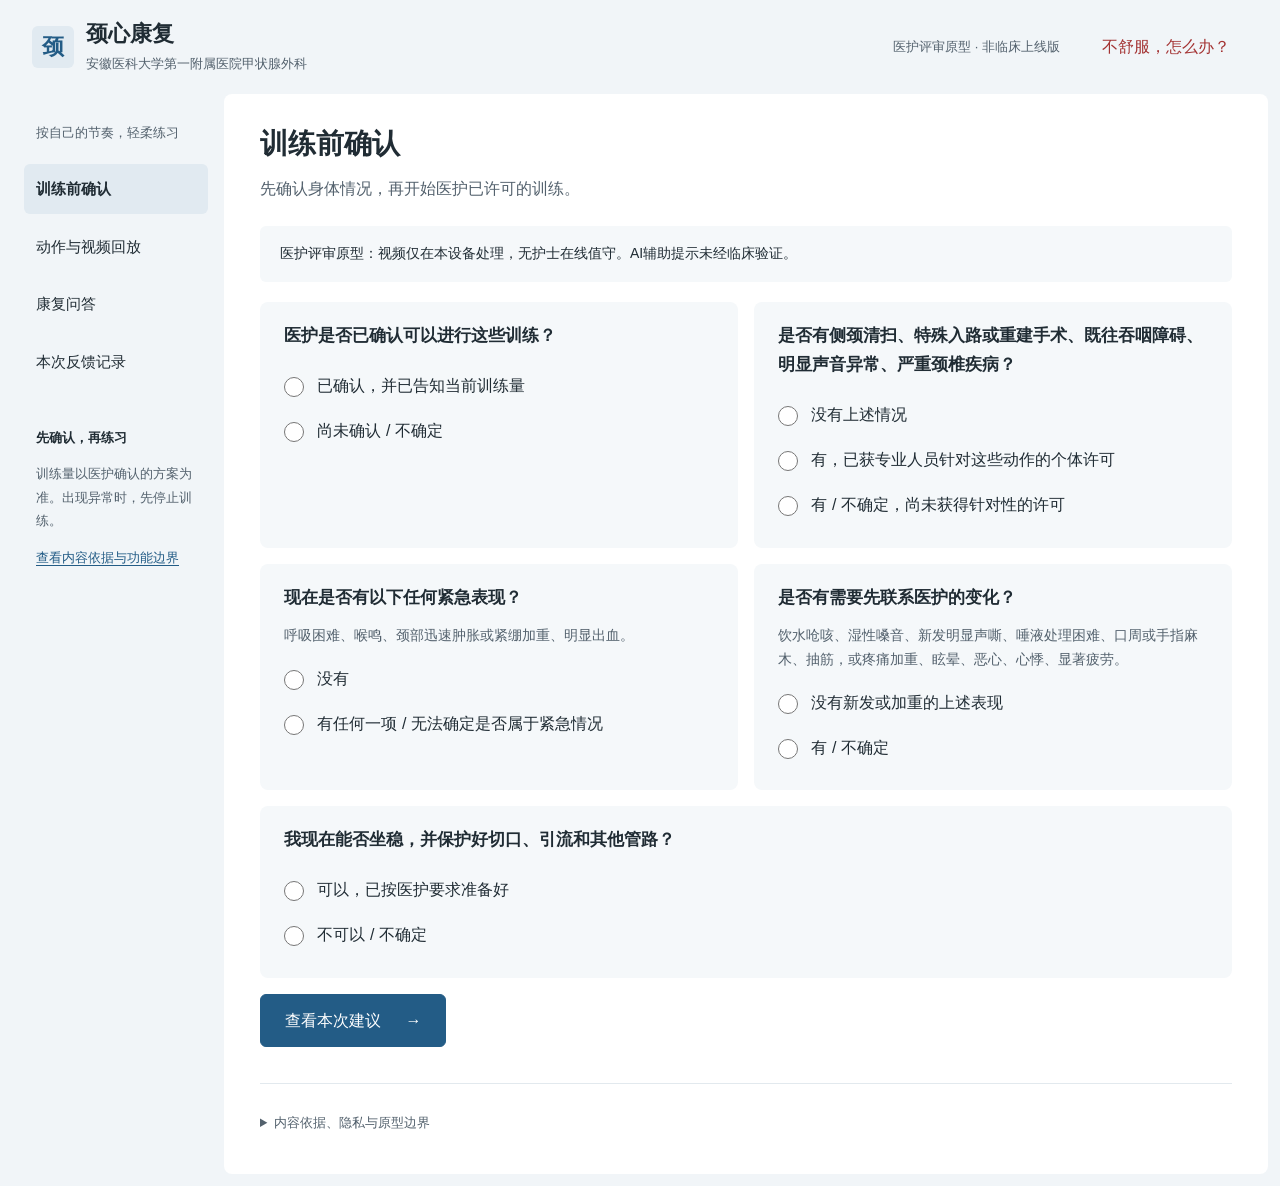
==== index.html @ ffdd82e4 "Simplify rehabilitation interface copy and refine single-row navigation: index.html" ====
<!doctype html>
<html lang="zh-CN"><head><meta charset="utf-8"><meta name="viewport" content="width=device-width,initial-scale=1"><meta name="theme-color" content="#235c86"><title>颈心康复 · 安徽医科大学第一附属医院甲状腺外科</title><link rel="stylesheet" href="style.css?v=20261102-a-compact"></head>
<body>
<header><a class="brand" href="#"><span class="brandmark">颈</span><span>颈心康复<small>安徽医科大学第一附属医院甲状腺外科</small></span></a><span class="edition">医护评审原型 · 非临床上线版</span><button class="textbutton danger" id="urgent">不舒服，怎么办？</button></header>
<div class="shell"><aside><p class="eyebrow">按自己的节奏，轻柔练习</p><nav aria-label="主导航"><button class="nav active" data-tab="screen" aria-current="page">训练前确认</button><button class="nav" data-tab="practice">动作与视频回放</button><button class="nav" data-tab="guide">康复问答</button><button class="nav" data-tab="record">本次反馈记录</button></nav><div class="side-note"><strong>先确认，再练习</strong><p>训练量以医护确认的方案为准。出现异常时，先停止训练。</p><a href="#sources">查看内容依据与功能边界</a></div></aside>
<main>
<section class="page" id="screen"><div class="intro"><h1>训练前确认</h1><p>先确认身体情况，再开始医护已许可的训练。</p></div>
<div class="notice">医护评审原型：视频仅在本设备处理，无护士在线值守。AI辅助提示未经临床验证。</div>
<form id="screen-form"><fieldset><legend>医护是否已确认可以进行这些训练？</legend><label><input type="radio" name="clearance" value="yes" required> 已确认，并已告知当前训练量</label><label><input type="radio" name="clearance" value="no"> 尚未确认 / 不确定</label></fieldset>
<fieldset><legend>是否有侧颈清扫、特殊入路或重建手术、既往吞咽障碍、明显声音异常、严重颈椎疾病？</legend><label><input type="radio" name="special" value="no" required> 没有上述情况</label><label><input type="radio" name="special" value="reviewed"> 有，已获专业人员针对这些动作的个体许可</label><label><input type="radio" name="special" value="yes"> 有 / 不确定，尚未获得针对性的许可</label></fieldset>
<fieldset><legend>现在是否有以下任何紧急表现？</legend><p>呼吸困难、喉鸣、颈部迅速肿胀或紧绷加重、明显出血。</p><label><input type="radio" name="emergency" value="no" required> 没有</label><label><input type="radio" name="emergency" value="yes"> 有任何一项 / 无法确定是否属于紧急情况</label></fieldset>
<fieldset><legend>是否有需要先联系医护的变化？</legend><p>饮水呛咳、湿性嗓音、新发明显声嘶、唾液处理困难、口周或手指麻木、抽筋，或疼痛加重、眩晕、恶心、心悸、显著疲劳。</p><label><input type="radio" name="review" value="no" required> 没有新发或加重的上述表现</label><label><input type="radio" name="review" value="yes"> 有 / 不确定</label></fieldset>
<fieldset><legend>我现在能否坐稳，并保护好切口、引流和其他管路？</legend><label><input type="radio" name="stable" value="yes" required> 可以，已按医护要求准备好</label><label><input type="radio" name="stable" value="no"> 不可以 / 不确定</label></fieldset>
<button class="primary" type="submit">查看本次建议 <span>→</span></button></form><div id="screen-result" class="result" role="status" aria-live="polite" hidden></div></section>

<section class="page" id="practice" hidden><div class="intro"><h1>动作与视频回放</h1><p>选择已获准的动作，每次核对1～2个要点。</p></div><div id="locked" class="notice">请先完成训练前确认；如有新发不适，请联系医护。</div><div id="workspace" hidden>
<label class="fieldlabel" for="exercise">选择本次动作</label><select id="exercise"></select>
<div class="exercise-panel"><div><span id="exercise-no" class="number"></span><h2 id="exercise-title"></h2><p id="exercise-how"></p><p class="dose" id="exercise-dose"></p><small id="exercise-source"></small></div><div class="principle"><span>练习原则</span><strong>轻柔 · 主动 · 舒适</strong><p>不被动扳头，不颈部环绕，不自行抗阻。口面部练习不含水或食物，不与饮水同步。</p></div></div>
<div class="two-column"><div><h2>我的动作视频</h2><p class="muted">视频仅在本设备处理，请避开他人和病历。</p><label class="filebutton">选择 / 拍摄视频<input id="video-file" type="file" accept="video/*" capture="user"></label><p id="video-status" role="status">尚未选择视频</p><video id="video" controls playsinline hidden></video><div class="tools"><button id="slow" type="button">0.5 倍速回放</button><button id="normal" type="button">正常速度</button><button id="remove-video" type="button">移除视频</button></div><p class="muted">暂停或慢放，核对动作后勾选自查；AI分析需单独启动。</p></div>
<div><h2>对照这些要点</h2><ol id="checkpoints"></ol><h3>回放时，我观察到</h3><div id="issues"></div><label class="check"><input type="checkbox" id="discomfort"> 练习时出现新发或加重的不适</label><button class="primary" id="feedback" type="button">根据自查生成指导</button></div></div>
<section class="ai-panel" aria-labelledby="ai-title">
<h2 id="ai-title">AI视频辅助反馈</h2>
<p>适用：<strong>低头、转头、侧屈</strong>。仅提示可疑肩线与躯干变化，供回放核对。</p><p class="muted">未经临床验证；不判定动作合格或安全，需医护复核。</p>
<div class="capture-guide"><h3>拍摄要求</h3><p>固定手机，单人正面入镜，拍全头、双肩和腰部。</p><p>视频6～45秒；前2秒保持舒适中立坐位，再做已获准动作。不要额外加练。</p></div>
<label class="check"><input type="checkbox" id="ai-baseline"> 镜头固定，前2秒为正面中立坐位</label>
<label class="check"><input type="checkbox" id="ai-consent"> 我理解AI仅作辅助，结果需医护复核</label>
<div class="tools"><button class="primary" id="ai-start" type="button">开始 AI 本地分析</button><button id="ai-cancel" type="button" disabled>取消分析</button></div>
<p id="ai-status" role="status" aria-live="polite">尚未分析。</p><div id="ai-result" aria-live="polite"></div><canvas id="ai-canvas" hidden aria-label="视频关键帧及人体关键点叠加，仅供人工回放核对"></canvas>
<details><summary>适用范围、原理与局限</summary><p>不评估头颈角度、口面部动作、吞咽、疼痛或切口。多人入镜、画面不清或参考姿势不稳时无法判断；未提示异常也不代表动作合格或安全。</p><p>临床依据：甲状腺术后康复研究支持开展经许可的训练；轻柔活动、疼痛时寻求专业建议等原则见公开患者教育。<strong>这些证据并未验证本算法或本系统的纠错疗效。</strong></p>
<p>技术：MediaPipe Pose Landmarker 1.2.0 在设备上识别人体关键点，再与本人前两秒的参考画面比较。只看相对投影变化，不测临床颈椎活动度、不认定“转体”或“抬肩”的原因。固定镜头仍不能完全排除视角和模型误差。</p>
<p>工程触发参数：可见度 ≥0.70、有效帧比例 ≥70%、至少12个有效帧；参考帧至少4帧。投影肩线/躯干方向变化超过8°、双肩投影宽度变化超过25%或归一化位置变化超过0.18，且连续至少3个采样帧，才标出回看片段。参考姿势稳定性参数为5°。<strong>以上是探索性工程设置，并非文献或指南给出的临床阈值，不用于评价患者。</strong></p>
<p>没有触发提示也不等于安全或动作合格。当前不识别颈部前屈角、转头角、呼吸、口腔及吞咽；转头时的肩部投影变化可能来自视角，需人工复核。首次下载模型约34MB，之后视频帧只在浏览器内处理，不上传。</p>
<ul><li><a href="https://pubmed.ncbi.nlm.nih.gov/41778443/" target="_blank" rel="noopener">Huang 等，2026：甲状腺术后联合康复随机试验</a>（临床背景，不是AI验证）。</li><li><a href="https://www.cuh.nhs.uk/patient-information/neck-and-shoulder-exercises/" target="_blank" rel="noopener">CUH 颈肩术后训练患者教育，2024批准版</a>（一般术后康复背景；不将其剂量直接套用至所有甲状腺患者）。</li><li><a href="https://developers.google.com/edge/mediapipe/solutions/vision/pose_landmarker/web_js" target="_blank" rel="noopener">Google MediaPipe 官方技术说明</a>（技术能力，不构成医疗器械或临床效能认可）。</li></ul></details>
</section>

<div id="feedback-result" class="result" role="status" aria-live="polite" hidden></div><div class="bottom-actions"><button id="record-session" type="button">记入本次记录</button><span>本次会话保存，未发送医护。</span></div></div></section>

<section class="page" id="guide" hidden><div class="intro"><h1>康复问答</h1><p>常见问题按预设条目回答；视频分析请进入“动作与视频回放”。</p></div><div class="topic-list" id="topics"></div><form id="ask-form"><label class="fieldlabel" for="question">输入问题（请勿填写身份信息）</label><div class="ask-row"><input id="question" maxlength="300" placeholder="例如：转头时肩膀也跟着动，怎么办？" required><button type="submit" class="primary">查看指导</button></div></form><div id="answer" class="result" role="status" aria-live="polite" hidden></div></section>

<section class="page" id="record" hidden><div class="intro"><h1>本次反馈记录</h1><p>汇总本次自查，方便经医院认可渠道咨询医护。</p></div><div id="records"></div><label class="fieldlabel" for="note">补充情况（可选，最多300字）</label><textarea id="note" maxlength="300" rows="3" placeholder="例如：今天转头时右侧牵拉感比昨天明显。请勿填写身份信息。"></textarea><div class="tools"><button class="primary" id="export">下载本次反馈单</button><button id="clear-record">清空本次资料</button></div><p class="muted">反馈单仅下载到本设备，请妥善保管；不会发送医院。</p></section>
<footer id="sources"><details><summary>内容依据、隐私与原型边界</summary><p>训练条目根据提供的护理方案整理，需经科室审核后用于临床。颈部及口面部参考剂量来自不同方案，不替代个体医嘱。原型无精确角度测量、吞咽评估、动作评分、自动进阶、药物指导或急救监测功能。</p><p>所选视频使用本地临时地址回放，不上传、不存入数据库；刷新或关闭后会话记录清空。服务器不接收表单与问题，不使用分析追踪脚本。请勿在公用设备留下下载的反馈单。</p><ul><li><a href="https://pubmed.ncbi.nlm.nih.gov/41778443/" target="_blank" rel="noopener">[1] Huang 等，2026，联合颈部及口面部康复试验</a>：不等同于本原型疗效验证。</li><li>[2] 甲状腺癌加速康复外科围术期护理专家共识，2022，DOI：10.12102/j.issn.1009-6493.2022.01.001。</li><li>[4] Miyauchi 等，2021，术后颈部伸展。DOI：10.1089/ve.2021.0003。</li><li>[5] 甲状腺手术声音改变管理指南，2022。DOI：10.21053/ceo.2021.00633。</li><li><a href="https://www.thyroid.org/post-operative-expectations/" target="_blank" rel="noopener">美国甲状腺协会：术后注意事项与紧急症状</a></li><li><a href="https://www.mskcc.org/cancer-care/patient-education/about-your-thyroid-surgery" target="_blank" rel="noopener">MSK：甲状腺手术患者教育</a></li></ul><p>版本：0.2 · 医护评审用途 · 2026-11-01。已加入本地人体关键点辅助筛查；未接入微信小程序、院内账号、护士审核后台或经过临床验证的动作识别。</p></details></footer>
</main></div><dialog id="urgent-dialog"><h2>出现异常，先停止训练</h2><p><strong>呼吸困难、喉鸣、颈部迅速肿胀或明显出血：</strong>立即呼叫身边医护；院外拨打当地急救电话（中国大陆 120）。不要等待视频上传或线上回复。</p><p><strong>饮水呛咳、湿性嗓音、唾液处理困难：</strong>停止饮水及相关训练，尽快联系医护，不反复试水。口周/手指麻木、抽筋或其他新发不适也需及时联系医护。</p><p>此页面没有急救监控或人工值守。</p><button id="close-urgent" class="primary">我知道了</button></dialog><script type="module" src="app.js?v=20261102-compact"></script></body></html>
---- style.css ----
/* Clinical clear: selected A direction, framed-sheet. */
:root{--ink:#202c34;--muted:#53616d;--green:#235c86;--paper:#f1f5f8;--line:#e2e9ee;--red:#a33232;--surface:#fff;--panel:#f5f8fa;--selected:#e1eaf1}
*{box-sizing:border-box}
body{margin:0;background:var(--paper);color:var(--ink);font:16px/1.7 "Microsoft YaHei","PingFang SC",sans-serif}
button,input,select,textarea{font:inherit}
button,a,input,select,textarea{touch-action:manipulation}
button{cursor:pointer;min-height:44px;border:1px solid #cbd6de;border-radius:6px;padding:10px 18px;background:var(--surface);color:var(--ink);transition:background-color .15s,transform .15s}
button:hover{background:#edf3f7}button:active{transform:translateY(1px)}
button:focus-visible,a:focus-visible,input:focus-visible,select:focus-visible,textarea:focus-visible,summary:focus-visible{outline:3px solid var(--green);outline-offset:3px}
button:disabled{background:#e9eef2;color:#52616b;border-color:#d4dfe6;cursor:default;transform:none}
a{color:var(--green);text-underline-offset:3px}
header{min-height:94px;display:flex;align-items:center;gap:24px;padding:18px 32px;max-width:1480px;margin:auto}
.brand{display:flex;gap:12px;align-items:center;text-decoration:none;color:var(--ink);font-weight:700;font-size:22px;line-height:1.3}
.brand small{display:block;font-size:13px;font-weight:400;line-height:1.55;letter-spacing:0;margin-top:6px;max-width:390px;color:var(--muted)}
.brandmark{display:grid;place-items:center;width:42px;height:42px;flex-shrink:0;background:var(--selected);color:var(--green);border-radius:6px;font-size:22px}
.edition{margin-left:auto;color:var(--muted);font-size:13px}
.textbutton{background:none;border:0}.danger{color:var(--red)}
.shell{display:grid;grid-template-columns:224px minmax(0,1fr);max-width:1480px;margin:0 auto 12px;padding-right:12px}
aside{padding:28px 16px 24px 24px}nav{display:grid;gap:8px}
.nav{text-align:left;border:0;background:transparent;font-size:15px;padding:12px}
.nav.active{background:var(--selected);font-weight:600}
.eyebrow{color:var(--muted);font-size:14px;margin:0 0 10px;letter-spacing:0}
aside>.eyebrow{font-size:13px;margin:0 12px 20px}
.side-note{font-size:13px;color:var(--muted);margin:40px 12px 0;line-height:1.8}.side-note strong{color:var(--ink)}
main{padding:30px 36px 26px;min-width:0;background:var(--surface);border-radius:8px}
.intro{margin-bottom:24px;max-width:880px}
h1,h2,h3{font-family:inherit;letter-spacing:0;line-height:1.4}
h1{font-size:28px;font-weight:600;margin:0 0 12px}h2{font-size:21px;margin:0 0 14px}h3{font-size:17px;margin:16px 0 10px}
.intro>p:last-child{color:var(--muted);margin:0}
.notice{background:var(--panel);border-radius:6px;padding:16px 20px;font-size:14px;margin:20px 0;color:var(--ink)}
#screen-form{display:grid;gap:16px}
fieldset{min-width:0;border:0;padding:20px 24px;margin:0;background:var(--panel);border-radius:8px}
legend{float:left;width:100%;font-weight:600;font-size:17px;padding:0;margin-bottom:12px}
fieldset label{display:block;clear:both;margin:0;padding:9px 0;color:var(--ink);min-height:44px}
fieldset p{clear:both;margin:0 0 8px;color:var(--muted);font-size:14px}
input[type=radio],input[type=checkbox]{accent-color:var(--green);width:20px;height:20px;vertical-align:middle;margin:0 9px 0 0;flex-shrink:0}
.primary{background:var(--green);color:#fff;border-color:var(--green);font-weight:500}.primary:hover{background:#19496d}.primary span{padding-left:20px}
#screen-form>.primary{justify-self:start;padding:12px 24px}
.result{background:var(--panel);border:1px solid var(--line);border-left:4px solid var(--green);border-radius:6px;padding:20px 24px;margin:24px 0;white-space:pre-line}
.result.error{border-left-color:var(--red);background:#fff5f3}.result h3{margin-top:0}
.fieldlabel{display:block;font-weight:600;margin:18px 0 8px}
select,input[type=text],#question,textarea{border:1px solid #c4d1db;background:#fff;padding:12px;border-radius:6px;max-width:100%;color:var(--ink)}
select{width:100%;min-height:48px}input::placeholder,textarea::placeholder{color:#64717a;opacity:1}
.exercise-panel{display:grid;grid-template-columns:1.4fr 1fr;padding:24px;gap:24px;background:var(--panel);border-radius:8px;margin:20px 0}
.exercise-panel p{margin:10px 0}.number{font-size:13px;color:var(--muted)}
.exercise-panel h2{font-size:25px;margin:4px 0 10px}.dose{font-size:15px}.exercise-panel small{color:var(--muted);font-size:13px}
.principle{background:#eaf1f6;padding:20px;border-radius:6px;font-size:14px}.principle span{font-size:13px;display:block;color:var(--muted)}.principle strong{font-size:19px}
.two-column{display:grid;grid-template-columns:minmax(0,1fr) minmax(0,1fr);gap:20px;padding:0}
.two-column>div{min-width:0;background:var(--panel);padding:24px;border-radius:8px}
.muted{font-size:14px;color:var(--muted)}
.filebutton{display:block;background:var(--selected);border:1px dashed #9bb2c4;border-radius:6px;padding:20px;text-align:center;color:var(--green);cursor:pointer}
.filebutton input{display:block;width:100%;font-size:13px;margin-top:12px}
video{width:100%;max-height:360px;background:#202c34;margin:12px 0;border-radius:6px;touch-action:pan-y}
.tools{display:flex;flex-wrap:wrap;gap:8px;margin:16px 0}.tools button{font-size:14px}
.check{display:block;font-size:15px;margin:8px 0;padding:8px 0;min-height:44px}
.bottom-actions{display:flex;gap:16px;align-items:center;font-size:13px;color:var(--muted);margin-top:24px}
ol{padding-left:24px}li{margin-bottom:12px}
.topic-list{display:flex;flex-wrap:wrap;gap:10px;margin:24px 0}.topic-list button{text-align:left}
.ask-row{display:flex;gap:12px}.ask-row input{flex:1;min-width:0}
.record-row{padding:20px 24px;background:var(--panel);border-radius:8px;margin:12px 0}.record-row p{margin:6px 0;color:var(--muted);font-size:14px}
textarea{width:100%}footer{border-top:1px solid var(--line);padding-top:20px;margin-top:36px;color:var(--muted);font-size:13px}
summary{cursor:pointer;padding:8px 0;min-height:44px}
dialog{max-width:600px;width:calc(100% - 32px);max-height:90vh;overflow:auto;border:1px solid var(--line);border-radius:8px;padding:28px;line-height:1.8;color:var(--ink)}dialog::backdrop{background:#17293870}
.ai-panel{background:var(--panel);padding:24px;border-radius:8px;margin-top:24px}.ai-panel>p,.ai-panel li{font-size:15px}.ai-panel details{background:#eaf1f6;padding:16px;border-radius:6px;font-size:14px}.ai-panel h2{max-width:650px}.ai-event{padding:16px 0;border-bottom:1px solid var(--line)}
#ai-canvas{display:block;width:100%;max-width:640px;border:1px solid var(--line);border-radius:6px;margin:12px 0}#ai-status{font-weight:600}
[hidden]{display:none!important}
@media(max-width:1100px){header{padding:18px 24px;gap:16px}.edition{display:none}.textbutton.danger{margin-left:auto}.shell{display:block;padding:0 12px}.brand small{max-width:390px}aside{padding:0 12px 16px}aside>.eyebrow,.side-note{display:none}nav{display:grid;grid-template-columns:repeat(4,minmax(0,1fr));gap:8px}.nav{text-align:center;padding:10px 8px;font-size:14px}.nav.active{background:#dce7ef}main{padding:28px}.two-column{grid-template-columns:1fr}.exercise-panel{grid-template-columns:1.3fr 1fr}}
@media(max-width:600px){header{padding:18px 20px;gap:12px;align-items:flex-start}.brand{font-size:20px;gap:0;max-width:calc(100% - 66px)}.brandmark{display:none}.brand small{font-size:12px;max-width:260px}.textbutton.danger{font-size:13px;max-width:66px;padding:0;line-height:1.6}.shell{padding:0 12px}aside{padding:0 0 12px}nav{display:flex;flex-wrap:nowrap;overflow-x:auto;overscroll-behavior-x:contain;-webkit-overflow-scrolling:touch;gap:6px;scroll-padding-inline:4px;padding:3px 2px 7px}.nav{flex:1 0 auto;white-space:nowrap;text-align:center;font-size:14px;padding:10px 12px;min-height:44px}main{padding:22px 16px}h1{font-size:25px}h2{font-size:20px}.intro{margin-bottom:18px}.intro>p:last-child{font-size:15px}.notice{padding:16px;font-size:14px}fieldset{padding:18px 16px}legend{font-size:16px}.exercise-panel{grid-template-columns:1fr;padding:20px;gap:16px}.two-column>div,.ai-panel{padding:20px}.exercise-panel h2{font-size:24px}.ask-row{flex-direction:column}.bottom-actions{align-items:flex-start;flex-direction:column}.tools button{flex-grow:1}footer{margin-top:28px}dialog{padding:24px}}
@media(prefers-reduced-motion:reduce){button{transition:none}button:active{transform:none}}

/* Short filming brief, separated from detailed technical disclosure. */
.capture-guide{background:#eaf1f6;padding:16px 18px;border-radius:6px;margin:16px 0}.capture-guide h3{margin:0 0 8px}.capture-guide p{font-size:14px;margin:8px 0}.ai-panel>.muted{font-size:14px}.ai-panel>.check{display:flex;align-items:flex-start;gap:8px}.ai-panel>.check input{margin:3px 0 0}
@media(min-width:1200px){#screen-form{grid-template-columns:minmax(0,1fr) minmax(0,1fr)}#screen-form>fieldset:last-of-type{grid-column:1/-1}}
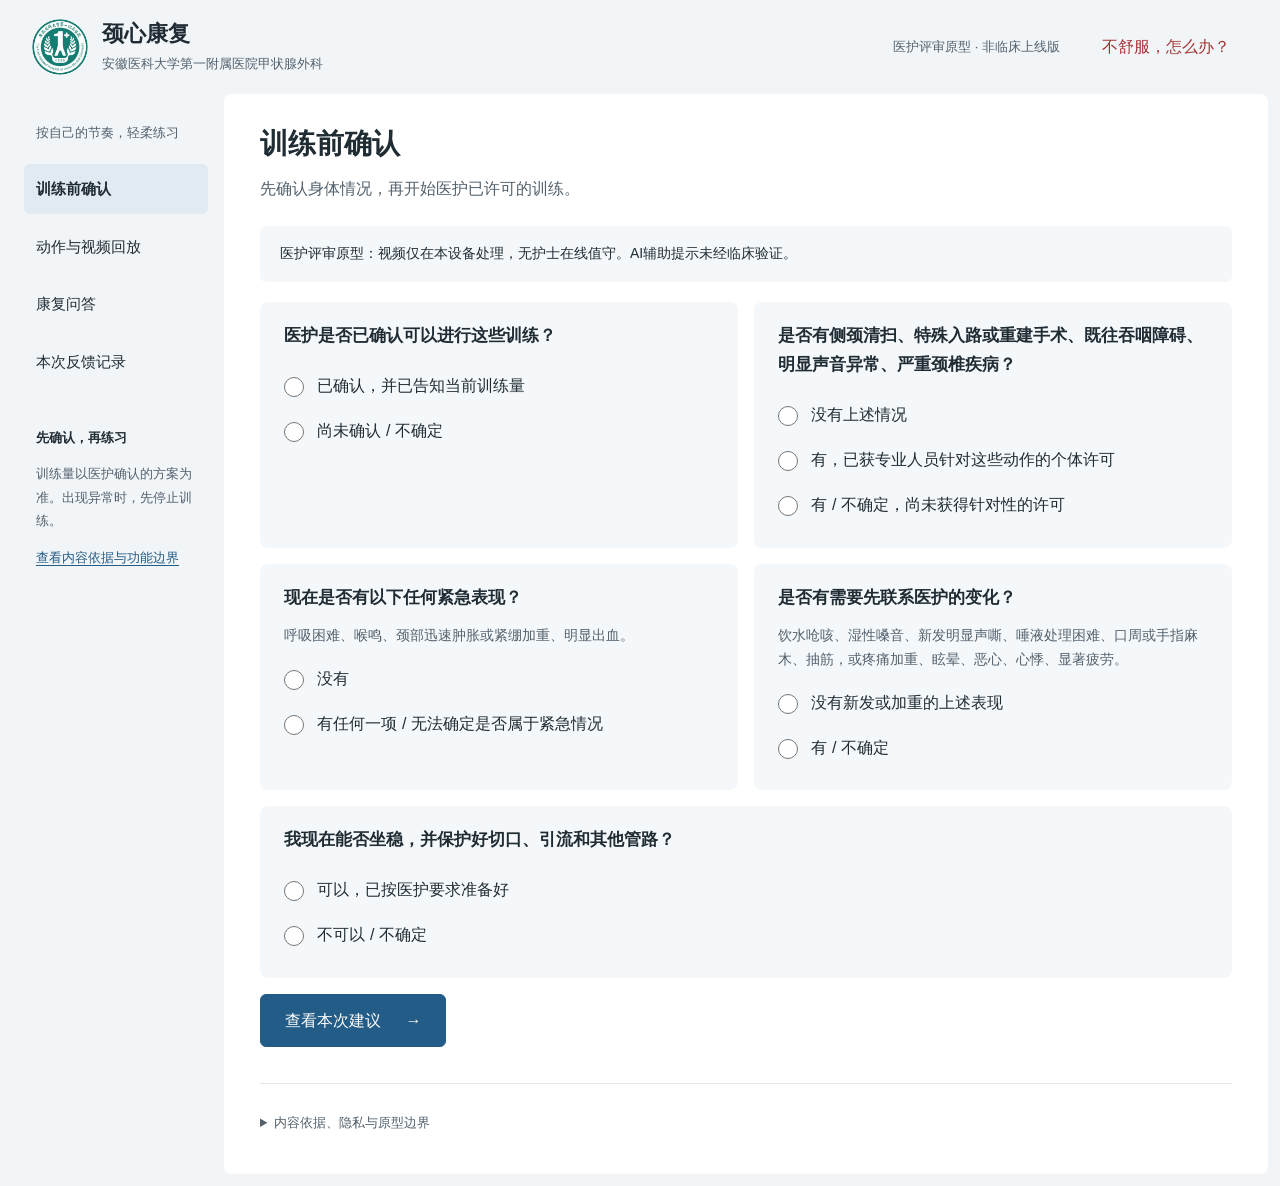
==== commit 4aaf7df3: "Add hospital emblem to the header on mobile and desktop" ====
--- a/index.html
+++ b/index.html
@@ -1,42 +1,43 @@
-<!doctype html>
-<html lang="zh-CN"><head><meta charset="utf-8"><meta name="viewport" content="width=device-width,initial-scale=1"><meta name="theme-color" content="#235c86"><title>颈心康复 · 安徽医科大学第一附属医院甲状腺外科</title><link rel="stylesheet" href="style.css?v=20261102-a-compact"></head>
-<body>
-<header><a class="brand" href="#"><span class="brandmark">颈</span><span>颈心康复<small>安徽医科大学第一附属医院甲状腺外科</small></span></a><span class="edition">医护评审原型 · 非临床上线版</span><button class="textbutton danger" id="urgent">不舒服，怎么办？</button></header>
-<div class="shell"><aside><p class="eyebrow">按自己的节奏，轻柔练习</p><nav aria-label="主导航"><button class="nav active" data-tab="screen" aria-current="page">训练前确认</button><button class="nav" data-tab="practice">动作与视频回放</button><button class="nav" data-tab="guide">康复问答</button><button class="nav" data-tab="record">本次反馈记录</button></nav><div class="side-note"><strong>先确认，再练习</strong><p>训练量以医护确认的方案为准。出现异常时，先停止训练。</p><a href="#sources">查看内容依据与功能边界</a></div></aside>
-<main>
-<section class="page" id="screen"><div class="intro"><h1>训练前确认</h1><p>先确认身体情况，再开始医护已许可的训练。</p></div>
-<div class="notice">医护评审原型：视频仅在本设备处理，无护士在线值守。AI辅助提示未经临床验证。</div>
-<form id="screen-form"><fieldset><legend>医护是否已确认可以进行这些训练？</legend><label><input type="radio" name="clearance" value="yes" required> 已确认，并已告知当前训练量</label><label><input type="radio" name="clearance" value="no"> 尚未确认 / 不确定</label></fieldset>
-<fieldset><legend>是否有侧颈清扫、特殊入路或重建手术、既往吞咽障碍、明显声音异常、严重颈椎疾病？</legend><label><input type="radio" name="special" value="no" required> 没有上述情况</label><label><input type="radio" name="special" value="reviewed"> 有，已获专业人员针对这些动作的个体许可</label><label><input type="radio" name="special" value="yes"> 有 / 不确定，尚未获得针对性的许可</label></fieldset>
-<fieldset><legend>现在是否有以下任何紧急表现？</legend><p>呼吸困难、喉鸣、颈部迅速肿胀或紧绷加重、明显出血。</p><label><input type="radio" name="emergency" value="no" required> 没有</label><label><input type="radio" name="emergency" value="yes"> 有任何一项 / 无法确定是否属于紧急情况</label></fieldset>
-<fieldset><legend>是否有需要先联系医护的变化？</legend><p>饮水呛咳、湿性嗓音、新发明显声嘶、唾液处理困难、口周或手指麻木、抽筋，或疼痛加重、眩晕、恶心、心悸、显著疲劳。</p><label><input type="radio" name="review" value="no" required> 没有新发或加重的上述表现</label><label><input type="radio" name="review" value="yes"> 有 / 不确定</label></fieldset>
-<fieldset><legend>我现在能否坐稳，并保护好切口、引流和其他管路？</legend><label><input type="radio" name="stable" value="yes" required> 可以，已按医护要求准备好</label><label><input type="radio" name="stable" value="no"> 不可以 / 不确定</label></fieldset>
-<button class="primary" type="submit">查看本次建议 <span>→</span></button></form><div id="screen-result" class="result" role="status" aria-live="polite" hidden></div></section>
-
-<section class="page" id="practice" hidden><div class="intro"><h1>动作与视频回放</h1><p>选择已获准的动作，每次核对1～2个要点。</p></div><div id="locked" class="notice">请先完成训练前确认；如有新发不适，请联系医护。</div><div id="workspace" hidden>
-<label class="fieldlabel" for="exercise">选择本次动作</label><select id="exercise"></select>
-<div class="exercise-panel"><div><span id="exercise-no" class="number"></span><h2 id="exercise-title"></h2><p id="exercise-how"></p><p class="dose" id="exercise-dose"></p><small id="exercise-source"></small></div><div class="principle"><span>练习原则</span><strong>轻柔 · 主动 · 舒适</strong><p>不被动扳头，不颈部环绕，不自行抗阻。口面部练习不含水或食物，不与饮水同步。</p></div></div>
-<div class="two-column"><div><h2>我的动作视频</h2><p class="muted">视频仅在本设备处理，请避开他人和病历。</p><label class="filebutton">选择 / 拍摄视频<input id="video-file" type="file" accept="video/*" capture="user"></label><p id="video-status" role="status">尚未选择视频</p><video id="video" controls playsinline hidden></video><div class="tools"><button id="slow" type="button">0.5 倍速回放</button><button id="normal" type="button">正常速度</button><button id="remove-video" type="button">移除视频</button></div><p class="muted">暂停或慢放，核对动作后勾选自查；AI分析需单独启动。</p></div>
-<div><h2>对照这些要点</h2><ol id="checkpoints"></ol><h3>回放时，我观察到</h3><div id="issues"></div><label class="check"><input type="checkbox" id="discomfort"> 练习时出现新发或加重的不适</label><button class="primary" id="feedback" type="button">根据自查生成指导</button></div></div>
-<section class="ai-panel" aria-labelledby="ai-title">
-<h2 id="ai-title">AI视频辅助反馈</h2>
-<p>适用：<strong>低头、转头、侧屈</strong>。仅提示可疑肩线与躯干变化，供回放核对。</p><p class="muted">未经临床验证；不判定动作合格或安全，需医护复核。</p>
-<div class="capture-guide"><h3>拍摄要求</h3><p>固定手机，单人正面入镜，拍全头、双肩和腰部。</p><p>视频6～45秒；前2秒保持舒适中立坐位，再做已获准动作。不要额外加练。</p></div>
-<label class="check"><input type="checkbox" id="ai-baseline"> 镜头固定，前2秒为正面中立坐位</label>
-<label class="check"><input type="checkbox" id="ai-consent"> 我理解AI仅作辅助，结果需医护复核</label>
-<div class="tools"><button class="primary" id="ai-start" type="button">开始 AI 本地分析</button><button id="ai-cancel" type="button" disabled>取消分析</button></div>
-<p id="ai-status" role="status" aria-live="polite">尚未分析。</p><div id="ai-result" aria-live="polite"></div><canvas id="ai-canvas" hidden aria-label="视频关键帧及人体关键点叠加，仅供人工回放核对"></canvas>
-<details><summary>适用范围、原理与局限</summary><p>不评估头颈角度、口面部动作、吞咽、疼痛或切口。多人入镜、画面不清或参考姿势不稳时无法判断；未提示异常也不代表动作合格或安全。</p><p>临床依据：甲状腺术后康复研究支持开展经许可的训练；轻柔活动、疼痛时寻求专业建议等原则见公开患者教育。<strong>这些证据并未验证本算法或本系统的纠错疗效。</strong></p>
-<p>技术：MediaPipe Pose Landmarker 1.2.0 在设备上识别人体关键点，再与本人前两秒的参考画面比较。只看相对投影变化，不测临床颈椎活动度、不认定“转体”或“抬肩”的原因。固定镜头仍不能完全排除视角和模型误差。</p>
-<p>工程触发参数：可见度 ≥0.70、有效帧比例 ≥70%、至少12个有效帧；参考帧至少4帧。投影肩线/躯干方向变化超过8°、双肩投影宽度变化超过25%或归一化位置变化超过0.18，且连续至少3个采样帧，才标出回看片段。参考姿势稳定性参数为5°。<strong>以上是探索性工程设置，并非文献或指南给出的临床阈值，不用于评价患者。</strong></p>
-<p>没有触发提示也不等于安全或动作合格。当前不识别颈部前屈角、转头角、呼吸、口腔及吞咽；转头时的肩部投影变化可能来自视角，需人工复核。首次下载模型约34MB，之后视频帧只在浏览器内处理，不上传。</p>
-<ul><li><a href="https://pubmed.ncbi.nlm.nih.gov/41778443/" target="_blank" rel="noopener">Huang 等，2026：甲状腺术后联合康复随机试验</a>（临床背景，不是AI验证）。</li><li><a href="https://www.cuh.nhs.uk/patient-information/neck-and-shoulder-exercises/" target="_blank" rel="noopener">CUH 颈肩术后训练患者教育，2024批准版</a>（一般术后康复背景；不将其剂量直接套用至所有甲状腺患者）。</li><li><a href="https://developers.google.com/edge/mediapipe/solutions/vision/pose_landmarker/web_js" target="_blank" rel="noopener">Google MediaPipe 官方技术说明</a>（技术能力，不构成医疗器械或临床效能认可）。</li></ul></details>
-</section>
-
-<div id="feedback-result" class="result" role="status" aria-live="polite" hidden></div><div class="bottom-actions"><button id="record-session" type="button">记入本次记录</button><span>本次会话保存，未发送医护。</span></div></div></section>
-
-<section class="page" id="guide" hidden><div class="intro"><h1>康复问答</h1><p>常见问题按预设条目回答；视频分析请进入“动作与视频回放”。</p></div><div class="topic-list" id="topics"></div><form id="ask-form"><label class="fieldlabel" for="question">输入问题（请勿填写身份信息）</label><div class="ask-row"><input id="question" maxlength="300" placeholder="例如：转头时肩膀也跟着动，怎么办？" required><button type="submit" class="primary">查看指导</button></div></form><div id="answer" class="result" role="status" aria-live="polite" hidden></div></section>
-
-<section class="page" id="record" hidden><div class="intro"><h1>本次反馈记录</h1><p>汇总本次自查，方便经医院认可渠道咨询医护。</p></div><div id="records"></div><label class="fieldlabel" for="note">补充情况（可选，最多300字）</label><textarea id="note" maxlength="300" rows="3" placeholder="例如：今天转头时右侧牵拉感比昨天明显。请勿填写身份信息。"></textarea><div class="tools"><button class="primary" id="export">下载本次反馈单</button><button id="clear-record">清空本次资料</button></div><p class="muted">反馈单仅下载到本设备，请妥善保管；不会发送医院。</p></section>
-<footer id="sources"><details><summary>内容依据、隐私与原型边界</summary><p>训练条目根据提供的护理方案整理，需经科室审核后用于临床。颈部及口面部参考剂量来自不同方案，不替代个体医嘱。原型无精确角度测量、吞咽评估、动作评分、自动进阶、药物指导或急救监测功能。</p><p>所选视频使用本地临时地址回放，不上传、不存入数据库；刷新或关闭后会话记录清空。服务器不接收表单与问题，不使用分析追踪脚本。请勿在公用设备留下下载的反馈单。</p><ul><li><a href="https://pubmed.ncbi.nlm.nih.gov/41778443/" target="_blank" rel="noopener">[1] Huang 等，2026，联合颈部及口面部康复试验</a>：不等同于本原型疗效验证。</li><li>[2] 甲状腺癌加速康复外科围术期护理专家共识，2022，DOI：10.12102/j.issn.1009-6493.2022.01.001。</li><li>[4] Miyauchi 等，2021，术后颈部伸展。DOI：10.1089/ve.2021.0003。</li><li>[5] 甲状腺手术声音改变管理指南，2022。DOI：10.21053/ceo.2021.00633。</li><li><a href="https://www.thyroid.org/post-operative-expectations/" target="_blank" rel="noopener">美国甲状腺协会：术后注意事项与紧急症状</a></li><li><a href="https://www.mskcc.org/cancer-care/patient-education/about-your-thyroid-surgery" target="_blank" rel="noopener">MSK：甲状腺手术患者教育</a></li></ul><p>版本：0.2 · 医护评审用途 · 2026-11-01。已加入本地人体关键点辅助筛查；未接入微信小程序、院内账号、护士审核后台或经过临床验证的动作识别。</p></details></footer>
-</main></div><dialog id="urgent-dialog"><h2>出现异常，先停止训练</h2><p><strong>呼吸困难、喉鸣、颈部迅速肿胀或明显出血：</strong>立即呼叫身边医护；院外拨打当地急救电话（中国大陆 120）。不要等待视频上传或线上回复。</p><p><strong>饮水呛咳、湿性嗓音、唾液处理困难：</strong>停止饮水及相关训练，尽快联系医护，不反复试水。口周/手指麻木、抽筋或其他新发不适也需及时联系医护。</p><p>此页面没有急救监控或人工值守。</p><button id="close-urgent" class="primary">我知道了</button></dialog><script type="module" src="app.js?v=20261102-compact"></script></body></html>
+<!doctype html>
+<html lang="zh-CN"><head><meta charset="utf-8"><meta name="viewport" content="width=device-width,initial-scale=1"><meta name="theme-color" content="#235c86"><title>颈心康复 · 安徽医科大学第一附属医院甲状腺外科</title><link rel="icon" type="image/png" href="assets/hospital-logo.png"><link rel="apple-touch-icon" href="assets/hospital-logo.png"><link rel="stylesheet" href="style.css?v=20261103-logo"></head>
+<body>
+<header><a class="brand" href="#"><img class="brandmark" src="assets/hospital-logo.png" width="400" height="400" alt="安徽医科大学第一附属医院院徽" decoding="async"><span class="brand-copy">颈心康复<small><span class="hospital-name">安徽医科大学第一附属医院</span><span class="department-name">甲状腺外科</span></small></span></a><span class="edition">医护评审原型 · 非临床上线版</span><button class="textbutton danger" id="urgent"><span>不舒服，</span><span>怎么办？</span></button></header>
+<div class="shell"><aside><p class="eyebrow">按自己的节奏，轻柔练习</p><nav aria-label="主导航"><button class="nav active" data-tab="screen" aria-current="page">训练前确认</button><button class="nav" data-tab="practice">动作与视频回放</button><button class="nav" data-tab="guide">康复问答</button><button class="nav" data-tab="record">本次反馈记录</button></nav><div class="side-note"><strong>先确认，再练习</strong><p>训练量以医护确认的方案为准。出现异常时，先停止训练。</p><a href="#sources">查看内容依据与功能边界</a></div></aside>
+<main>
+<section class="page" id="screen"><div class="intro"><h1>训练前确认</h1><p>先确认身体情况，再开始医护已许可的训练。</p></div>
+<div class="notice">医护评审原型：视频仅在本设备处理，无护士在线值守。AI辅助提示未经临床验证。</div>
+<form id="screen-form"><fieldset><legend>医护是否已确认可以进行这些训练？</legend><label><input type="radio" name="clearance" value="yes" required> 已确认，并已告知当前训练量</label><label><input type="radio" name="clearance" value="no"> 尚未确认 / 不确定</label></fieldset>
+<fieldset><legend>是否有侧颈清扫、特殊入路或重建手术、既往吞咽障碍、明显声音异常、严重颈椎疾病？</legend><label><input type="radio" name="special" value="no" required> 没有上述情况</label><label><input type="radio" name="special" value="reviewed"> 有，已获专业人员针对这些动作的个体许可</label><label><input type="radio" name="special" value="yes"> 有 / 不确定，尚未获得针对性的许可</label></fieldset>
+<fieldset><legend>现在是否有以下任何紧急表现？</legend><p>呼吸困难、喉鸣、颈部迅速肿胀或紧绷加重、明显出血。</p><label><input type="radio" name="emergency" value="no" required> 没有</label><label><input type="radio" name="emergency" value="yes"> 有任何一项 / 无法确定是否属于紧急情况</label></fieldset>
+<fieldset><legend>是否有需要先联系医护的变化？</legend><p>饮水呛咳、湿性嗓音、新发明显声嘶、唾液处理困难、口周或手指麻木、抽筋，或疼痛加重、眩晕、恶心、心悸、显著疲劳。</p><label><input type="radio" name="review" value="no" required> 没有新发或加重的上述表现</label><label><input type="radio" name="review" value="yes"> 有 / 不确定</label></fieldset>
+<fieldset><legend>我现在能否坐稳，并保护好切口、引流和其他管路？</legend><label><input type="radio" name="stable" value="yes" required> 可以，已按医护要求准备好</label><label><input type="radio" name="stable" value="no"> 不可以 / 不确定</label></fieldset>
+<button class="primary" type="submit">查看本次建议 <span>→</span></button></form><div id="screen-result" class="result" role="status" aria-live="polite" hidden></div></section>
+
+<section class="page" id="practice" hidden><div class="intro"><h1>动作与视频回放</h1><p>选择已获准的动作，每次核对1～2个要点。</p></div><div id="locked" class="notice">请先完成训练前确认；如有新发不适，请联系医护。</div><div id="workspace" hidden>
+<label class="fieldlabel" for="exercise">选择本次动作</label><select id="exercise"></select>
+<div class="exercise-panel"><div><span id="exercise-no" class="number"></span><h2 id="exercise-title"></h2><p id="exercise-how"></p><p class="dose" id="exercise-dose"></p><small id="exercise-source"></small></div><div class="principle"><span>练习原则</span><strong>轻柔 · 主动 · 舒适</strong><p>不被动扳头，不颈部环绕，不自行抗阻。口面部练习不含水或食物，不与饮水同步。</p></div></div>
+<div class="two-column"><div><h2>我的动作视频</h2><p class="muted">视频仅在本设备处理，请避开他人和病历。</p><label class="filebutton">选择 / 拍摄视频<input id="video-file" type="file" accept="video/*" capture="user"></label><p id="video-status" role="status">尚未选择视频</p><video id="video" controls playsinline hidden></video><div class="tools"><button id="slow" type="button">0.5 倍速回放</button><button id="normal" type="button">正常速度</button><button id="remove-video" type="button">移除视频</button></div><p class="muted">暂停或慢放，核对动作后勾选自查；AI分析需单独启动。</p></div>
+<div><h2>对照这些要点</h2><ol id="checkpoints"></ol><h3>回放时，我观察到</h3><div id="issues"></div><label class="check"><input type="checkbox" id="discomfort"> 练习时出现新发或加重的不适</label><button class="primary" id="feedback" type="button">根据自查生成指导</button></div></div>
+<section class="ai-panel" aria-labelledby="ai-title">
+<h2 id="ai-title">AI视频辅助反馈</h2>
+<p>适用：<strong>低头、转头、侧屈</strong>。仅提示可疑肩线与躯干变化，供回放核对。</p><p class="muted">未经临床验证；不判定动作合格或安全，需医护复核。</p>
+<div class="capture-guide"><h3>拍摄要求</h3><p>固定手机，单人正面入镜，拍全头、双肩和腰部。</p><p>视频6～45秒；前2秒保持舒适中立坐位，再做已获准动作。不要额外加练。</p></div>
+<label class="check"><input type="checkbox" id="ai-baseline"> 镜头固定，前2秒为正面中立坐位</label>
+<label class="check"><input type="checkbox" id="ai-consent"> 我理解AI仅作辅助，结果需医护复核</label>
+<p class="muted">建议使用6～15秒短片。先准备模型，再开始分析；超过30秒将停止并提示重试。</p><div class="tools"><button id="ai-prepare" type="button">先准备模型</button><button class="primary" id="ai-start" type="button">开始 AI 本地分析</button><button id="ai-cancel" type="button" disabled>取消分析</button></div>
+<p id="ai-status" role="status" aria-live="polite">尚未分析。</p><div id="ai-result" aria-live="polite"></div><canvas id="ai-canvas" hidden aria-label="视频关键帧及人体关键点叠加，仅供人工回放核对"></canvas>
+<details><summary>适用范围、原理与局限</summary><p>不评估头颈角度、口面部动作、吞咽、疼痛或切口。多人入镜、画面不清或参考姿势不稳时无法判断；未提示异常也不代表动作合格或安全。</p><p>临床依据：甲状腺术后康复研究支持开展经许可的训练；轻柔活动、疼痛时寻求专业建议等原则见公开患者教育。<strong>这些证据并未验证本算法或本系统的纠错疗效。</strong></p>
+<p>技术：MediaPipe Pose Landmarker 1.2.0 在设备上识别人体关键点，再与本人前两秒的参考画面比较。只看相对投影变化，不测临床颈椎活动度、不认定“转体”或“抬肩”的原因。固定镜头仍不能完全排除视角和模型误差。</p>
+<p>工程触发参数：可见度 ≥0.70、有效帧比例 ≥70%、至少12个有效帧；参考帧至少4帧。投影肩线/躯干方向变化超过8°、双肩投影宽度变化超过25%或归一化位置变化超过0.18，且连续至少3个采样帧，才标出回看片段。参考姿势稳定性参数为5°。<strong>以上是探索性工程设置，并非文献或指南给出的临床阈值，不用于评价患者。</strong></p>
+<p>没有触发提示也不等于安全或动作合格。当前不识别颈部前屈角、转头角、呼吸、口腔及吞咽；转头时的肩部投影变化可能来自视角，需人工复核。首次需下载模型约6 MB及计算组件约14 MB（设备可能使用不同组件），之后可复用浏览器缓存。视频帧仅在本设备处理，不上传。视频模式逐帧分析保留每秒3帧采样和原有触发规则；未完成或超时不生成判断。</p>
+<ul><li><a href="https://pubmed.ncbi.nlm.nih.gov/41778443/" target="_blank" rel="noopener">Huang 等，2026：甲状腺术后联合康复随机试验</a>（临床背景，不是AI验证）。</li><li><a href="https://www.cuh.nhs.uk/patient-information/neck-and-shoulder-exercises/" target="_blank" rel="noopener">CUH 颈肩术后训练患者教育，2024批准版</a>（一般术后康复背景；不将其剂量直接套用至所有甲状腺患者）。</li><li><a href="https://developers.google.com/edge/mediapipe/solutions/vision/pose_landmarker/web_js" target="_blank" rel="noopener">Google MediaPipe 官方技术说明</a>（技术能力，不构成医疗器械或临床效能认可）。</li></ul></details>
+</section>
+
+<div id="feedback-result" class="result" role="status" aria-live="polite" hidden></div><div class="bottom-actions"><button id="record-session" type="button">记入本次记录</button><span>本次会话保存，未发送医护。</span></div></div></section>
+
+<section class="page" id="guide" hidden><div class="intro"><h1>康复问答</h1><p>常见问题按预设条目回答；视频分析请进入“动作与视频回放”。</p></div><div class="topic-list" id="topics"></div><form id="ask-form"><label class="fieldlabel" for="question">输入问题（请勿填写身份信息）</label><div class="ask-row"><input id="question" maxlength="300" placeholder="例如：转头时肩膀也跟着动，怎么办？" required><button type="submit" class="primary">查看指导</button></div></form><div id="answer" class="result" role="status" aria-live="polite" hidden></div></section>
+
+<section class="page" id="record" hidden><div class="intro"><h1>本次反馈记录</h1><p>汇总本次自查，方便经医院认可渠道咨询医护。</p></div><div id="records"></div><label class="fieldlabel" for="note">补充情况（可选，最多300字）</label><textarea id="note" maxlength="300" rows="3" placeholder="例如：今天转头时右侧牵拉感比昨天明显。请勿填写身份信息。"></textarea><div class="tools"><button class="primary" id="export">下载本次反馈单</button><button id="clear-record">清空本次资料</button></div><p class="muted">反馈单仅下载到本设备，请妥善保管；不会发送医院。</p></section>
+<footer id="sources"><details><summary>内容依据、隐私与原型边界</summary><p>训练条目根据提供的护理方案整理，需经科室审核后用于临床。颈部及口面部参考剂量来自不同方案，不替代个体医嘱。原型无精确角度测量、吞咽评估、动作评分、自动进阶、药物指导或急救监测功能。</p><p>所选视频使用本地临时地址回放，不上传、不存入数据库；刷新或关闭后会话记录清空。服务器不接收表单与问题，不使用分析追踪脚本。请勿在公用设备留下下载的反馈单。</p><ul><li><a href="https://pubmed.ncbi.nlm.nih.gov/41778443/" target="_blank" rel="noopener">[1] Huang 等，2026，联合颈部及口面部康复试验</a>：不等同于本原型疗效验证。</li><li>[2] 甲状腺癌加速康复外科围术期护理专家共识，2022，DOI：10.12102/j.issn.1009-6493.2022.01.001。</li><li>[4] Miyauchi 等，2021，术后颈部伸展。DOI：10.1089/ve.2021.0003。</li><li>[5] 甲状腺手术声音改变管理指南，2022。DOI：10.21053/ceo.2021.00633。</li><li><a href="https://www.thyroid.org/post-operative-expectations/" target="_blank" rel="noopener">美国甲状腺协会：术后注意事项与紧急症状</a></li><li><a href="https://www.mskcc.org/cancer-care/patient-education/about-your-thyroid-surgery" target="_blank" rel="noopener">MSK：甲状腺手术患者教育</a></li></ul><p>版本：0.2 · 医护评审用途 · 2026-11-01。已加入本地人体关键点辅助筛查；未接入微信小程序、院内账号、护士审核后台或经过临床验证的动作识别。</p></details></footer>
+</main></div><dialog id="urgent-dialog"><h2>出现异常，先停止训练</h2><p><strong>呼吸困难、喉鸣、颈部迅速肿胀或明显出血：</strong>立即呼叫身边医护；院外拨打当地急救电话（中国大陆 120）。不要等待视频上传或线上回复。</p><p><strong>饮水呛咳、湿性嗓音、唾液处理困难：</strong>停止饮水及相关训练，尽快联系医护，不反复试水。口周/手指麻木、抽筋或其他新发不适也需及时联系医护。</p><p>此页面没有急救监控或人工值守。</p><button id="close-urgent" class="primary">我知道了</button></dialog><script type="module" src="app.js?v=20261102-fast"></script></body></html>
+
--- a/style.css
+++ b/style.css
@@ -1,73 +1,76 @@
-/* Clinical clear: selected A direction, framed-sheet. */
-:root{--ink:#202c34;--muted:#53616d;--green:#235c86;--paper:#f1f5f8;--line:#e2e9ee;--red:#a33232;--surface:#fff;--panel:#f5f8fa;--selected:#e1eaf1}
-*{box-sizing:border-box}
-body{margin:0;background:var(--paper);color:var(--ink);font:16px/1.7 "Microsoft YaHei","PingFang SC",sans-serif}
-button,input,select,textarea{font:inherit}
-button,a,input,select,textarea{touch-action:manipulation}
-button{cursor:pointer;min-height:44px;border:1px solid #cbd6de;border-radius:6px;padding:10px 18px;background:var(--surface);color:var(--ink);transition:background-color .15s,transform .15s}
-button:hover{background:#edf3f7}button:active{transform:translateY(1px)}
-button:focus-visible,a:focus-visible,input:focus-visible,select:focus-visible,textarea:focus-visible,summary:focus-visible{outline:3px solid var(--green);outline-offset:3px}
-button:disabled{background:#e9eef2;color:#52616b;border-color:#d4dfe6;cursor:default;transform:none}
-a{color:var(--green);text-underline-offset:3px}
-header{min-height:94px;display:flex;align-items:center;gap:24px;padding:18px 32px;max-width:1480px;margin:auto}
-.brand{display:flex;gap:12px;align-items:center;text-decoration:none;color:var(--ink);font-weight:700;font-size:22px;line-height:1.3}
-.brand small{display:block;font-size:13px;font-weight:400;line-height:1.55;letter-spacing:0;margin-top:6px;max-width:390px;color:var(--muted)}
-.brandmark{display:grid;place-items:center;width:42px;height:42px;flex-shrink:0;background:var(--selected);color:var(--green);border-radius:6px;font-size:22px}
-.edition{margin-left:auto;color:var(--muted);font-size:13px}
-.textbutton{background:none;border:0}.danger{color:var(--red)}
-.shell{display:grid;grid-template-columns:224px minmax(0,1fr);max-width:1480px;margin:0 auto 12px;padding-right:12px}
-aside{padding:28px 16px 24px 24px}nav{display:grid;gap:8px}
-.nav{text-align:left;border:0;background:transparent;font-size:15px;padding:12px}
-.nav.active{background:var(--selected);font-weight:600}
-.eyebrow{color:var(--muted);font-size:14px;margin:0 0 10px;letter-spacing:0}
-aside>.eyebrow{font-size:13px;margin:0 12px 20px}
-.side-note{font-size:13px;color:var(--muted);margin:40px 12px 0;line-height:1.8}.side-note strong{color:var(--ink)}
-main{padding:30px 36px 26px;min-width:0;background:var(--surface);border-radius:8px}
-.intro{margin-bottom:24px;max-width:880px}
-h1,h2,h3{font-family:inherit;letter-spacing:0;line-height:1.4}
-h1{font-size:28px;font-weight:600;margin:0 0 12px}h2{font-size:21px;margin:0 0 14px}h3{font-size:17px;margin:16px 0 10px}
-.intro>p:last-child{color:var(--muted);margin:0}
-.notice{background:var(--panel);border-radius:6px;padding:16px 20px;font-size:14px;margin:20px 0;color:var(--ink)}
-#screen-form{display:grid;gap:16px}
-fieldset{min-width:0;border:0;padding:20px 24px;margin:0;background:var(--panel);border-radius:8px}
-legend{float:left;width:100%;font-weight:600;font-size:17px;padding:0;margin-bottom:12px}
-fieldset label{display:block;clear:both;margin:0;padding:9px 0;color:var(--ink);min-height:44px}
-fieldset p{clear:both;margin:0 0 8px;color:var(--muted);font-size:14px}
-input[type=radio],input[type=checkbox]{accent-color:var(--green);width:20px;height:20px;vertical-align:middle;margin:0 9px 0 0;flex-shrink:0}
-.primary{background:var(--green);color:#fff;border-color:var(--green);font-weight:500}.primary:hover{background:#19496d}.primary span{padding-left:20px}
-#screen-form>.primary{justify-self:start;padding:12px 24px}
-.result{background:var(--panel);border:1px solid var(--line);border-left:4px solid var(--green);border-radius:6px;padding:20px 24px;margin:24px 0;white-space:pre-line}
-.result.error{border-left-color:var(--red);background:#fff5f3}.result h3{margin-top:0}
-.fieldlabel{display:block;font-weight:600;margin:18px 0 8px}
-select,input[type=text],#question,textarea{border:1px solid #c4d1db;background:#fff;padding:12px;border-radius:6px;max-width:100%;color:var(--ink)}
-select{width:100%;min-height:48px}input::placeholder,textarea::placeholder{color:#64717a;opacity:1}
-.exercise-panel{display:grid;grid-template-columns:1.4fr 1fr;padding:24px;gap:24px;background:var(--panel);border-radius:8px;margin:20px 0}
-.exercise-panel p{margin:10px 0}.number{font-size:13px;color:var(--muted)}
-.exercise-panel h2{font-size:25px;margin:4px 0 10px}.dose{font-size:15px}.exercise-panel small{color:var(--muted);font-size:13px}
-.principle{background:#eaf1f6;padding:20px;border-radius:6px;font-size:14px}.principle span{font-size:13px;display:block;color:var(--muted)}.principle strong{font-size:19px}
-.two-column{display:grid;grid-template-columns:minmax(0,1fr) minmax(0,1fr);gap:20px;padding:0}
-.two-column>div{min-width:0;background:var(--panel);padding:24px;border-radius:8px}
-.muted{font-size:14px;color:var(--muted)}
-.filebutton{display:block;background:var(--selected);border:1px dashed #9bb2c4;border-radius:6px;padding:20px;text-align:center;color:var(--green);cursor:pointer}
-.filebutton input{display:block;width:100%;font-size:13px;margin-top:12px}
-video{width:100%;max-height:360px;background:#202c34;margin:12px 0;border-radius:6px;touch-action:pan-y}
-.tools{display:flex;flex-wrap:wrap;gap:8px;margin:16px 0}.tools button{font-size:14px}
-.check{display:block;font-size:15px;margin:8px 0;padding:8px 0;min-height:44px}
-.bottom-actions{display:flex;gap:16px;align-items:center;font-size:13px;color:var(--muted);margin-top:24px}
-ol{padding-left:24px}li{margin-bottom:12px}
-.topic-list{display:flex;flex-wrap:wrap;gap:10px;margin:24px 0}.topic-list button{text-align:left}
-.ask-row{display:flex;gap:12px}.ask-row input{flex:1;min-width:0}
-.record-row{padding:20px 24px;background:var(--panel);border-radius:8px;margin:12px 0}.record-row p{margin:6px 0;color:var(--muted);font-size:14px}
-textarea{width:100%}footer{border-top:1px solid var(--line);padding-top:20px;margin-top:36px;color:var(--muted);font-size:13px}
-summary{cursor:pointer;padding:8px 0;min-height:44px}
-dialog{max-width:600px;width:calc(100% - 32px);max-height:90vh;overflow:auto;border:1px solid var(--line);border-radius:8px;padding:28px;line-height:1.8;color:var(--ink)}dialog::backdrop{background:#17293870}
-.ai-panel{background:var(--panel);padding:24px;border-radius:8px;margin-top:24px}.ai-panel>p,.ai-panel li{font-size:15px}.ai-panel details{background:#eaf1f6;padding:16px;border-radius:6px;font-size:14px}.ai-panel h2{max-width:650px}.ai-event{padding:16px 0;border-bottom:1px solid var(--line)}
-#ai-canvas{display:block;width:100%;max-width:640px;border:1px solid var(--line);border-radius:6px;margin:12px 0}#ai-status{font-weight:600}
-[hidden]{display:none!important}
-@media(max-width:1100px){header{padding:18px 24px;gap:16px}.edition{display:none}.textbutton.danger{margin-left:auto}.shell{display:block;padding:0 12px}.brand small{max-width:390px}aside{padding:0 12px 16px}aside>.eyebrow,.side-note{display:none}nav{display:grid;grid-template-columns:repeat(4,minmax(0,1fr));gap:8px}.nav{text-align:center;padding:10px 8px;font-size:14px}.nav.active{background:#dce7ef}main{padding:28px}.two-column{grid-template-columns:1fr}.exercise-panel{grid-template-columns:1.3fr 1fr}}
-@media(max-width:600px){header{padding:18px 20px;gap:12px;align-items:flex-start}.brand{font-size:20px;gap:0;max-width:calc(100% - 66px)}.brandmark{display:none}.brand small{font-size:12px;max-width:260px}.textbutton.danger{font-size:13px;max-width:66px;padding:0;line-height:1.6}.shell{padding:0 12px}aside{padding:0 0 12px}nav{display:flex;flex-wrap:nowrap;overflow-x:auto;overscroll-behavior-x:contain;-webkit-overflow-scrolling:touch;gap:6px;scroll-padding-inline:4px;padding:3px 2px 7px}.nav{flex:1 0 auto;white-space:nowrap;text-align:center;font-size:14px;padding:10px 12px;min-height:44px}main{padding:22px 16px}h1{font-size:25px}h2{font-size:20px}.intro{margin-bottom:18px}.intro>p:last-child{font-size:15px}.notice{padding:16px;font-size:14px}fieldset{padding:18px 16px}legend{font-size:16px}.exercise-panel{grid-template-columns:1fr;padding:20px;gap:16px}.two-column>div,.ai-panel{padding:20px}.exercise-panel h2{font-size:24px}.ask-row{flex-direction:column}.bottom-actions{align-items:flex-start;flex-direction:column}.tools button{flex-grow:1}footer{margin-top:28px}dialog{padding:24px}}
-@media(prefers-reduced-motion:reduce){button{transition:none}button:active{transform:none}}
-
-/* Short filming brief, separated from detailed technical disclosure. */
-.capture-guide{background:#eaf1f6;padding:16px 18px;border-radius:6px;margin:16px 0}.capture-guide h3{margin:0 0 8px}.capture-guide p{font-size:14px;margin:8px 0}.ai-panel>.muted{font-size:14px}.ai-panel>.check{display:flex;align-items:flex-start;gap:8px}.ai-panel>.check input{margin:3px 0 0}
-@media(min-width:1200px){#screen-form{grid-template-columns:minmax(0,1fr) minmax(0,1fr)}#screen-form>fieldset:last-of-type{grid-column:1/-1}}
+/* Clinical clear: selected A direction, framed-sheet. */
+:root{--ink:#202c34;--muted:#53616d;--green:#235c86;--paper:#f1f5f8;--line:#e2e9ee;--red:#a33232;--surface:#fff;--panel:#f5f8fa;--selected:#e1eaf1}
+*{box-sizing:border-box}
+body{margin:0;background:var(--paper);color:var(--ink);font:16px/1.7 "Microsoft YaHei","PingFang SC",sans-serif}
+button,input,select,textarea{font:inherit}
+button,a,input,select,textarea{touch-action:manipulation}
+button{cursor:pointer;min-height:44px;border:1px solid #cbd6de;border-radius:6px;padding:10px 18px;background:var(--surface);color:var(--ink);transition:background-color .15s,transform .15s}
+button:hover{background:#edf3f7}button:active{transform:translateY(1px)}
+button:focus-visible,a:focus-visible,input:focus-visible,select:focus-visible,textarea:focus-visible,summary:focus-visible{outline:3px solid var(--green);outline-offset:3px}
+button:disabled{background:#e9eef2;color:#52616b;border-color:#d4dfe6;cursor:default;transform:none}
+a{color:var(--green);text-underline-offset:3px}
+header{min-height:94px;display:flex;align-items:center;gap:24px;padding:18px 32px;max-width:1480px;margin:auto}
+.brand{display:flex;gap:14px;align-items:center;min-width:0;text-decoration:none;color:var(--ink);font-weight:700;font-size:22px;line-height:1.3}
+.brand-copy{min-width:0}
+.department-name{display:inline-block}
+.brand small{display:block;font-size:13px;font-weight:400;line-height:1.55;letter-spacing:0;margin-top:6px;max-width:390px;color:var(--muted)}
+.brandmark{display:block;width:56px;height:56px;flex:0 0 auto;object-fit:contain;border-radius:50%}
+.edition{margin-left:auto;color:var(--muted);font-size:13px}
+.textbutton{background:none;border:0}.danger{color:var(--red)}
+.shell{display:grid;grid-template-columns:224px minmax(0,1fr);max-width:1480px;margin:0 auto 12px;padding-right:12px}
+aside{padding:28px 16px 24px 24px}nav{display:grid;gap:8px}
+.nav{text-align:left;border:0;background:transparent;font-size:15px;padding:12px}
+.nav.active{background:var(--selected);font-weight:600}
+.eyebrow{color:var(--muted);font-size:14px;margin:0 0 10px;letter-spacing:0}
+aside>.eyebrow{font-size:13px;margin:0 12px 20px}
+.side-note{font-size:13px;color:var(--muted);margin:40px 12px 0;line-height:1.8}.side-note strong{color:var(--ink)}
+main{padding:30px 36px 26px;min-width:0;background:var(--surface);border-radius:8px}
+.intro{margin-bottom:24px;max-width:880px}
+h1,h2,h3{font-family:inherit;letter-spacing:0;line-height:1.4}
+h1{font-size:28px;font-weight:600;margin:0 0 12px}h2{font-size:21px;margin:0 0 14px}h3{font-size:17px;margin:16px 0 10px}
+.intro>p:last-child{color:var(--muted);margin:0}
+.notice{background:var(--panel);border-radius:6px;padding:16px 20px;font-size:14px;margin:20px 0;color:var(--ink)}
+#screen-form{display:grid;gap:16px}
+fieldset{min-width:0;border:0;padding:20px 24px;margin:0;background:var(--panel);border-radius:8px}
+legend{float:left;width:100%;font-weight:600;font-size:17px;padding:0;margin-bottom:12px}
+fieldset label{display:block;clear:both;margin:0;padding:9px 0;color:var(--ink);min-height:44px}
+fieldset p{clear:both;margin:0 0 8px;color:var(--muted);font-size:14px}
+input[type=radio],input[type=checkbox]{accent-color:var(--green);width:20px;height:20px;vertical-align:middle;margin:0 9px 0 0;flex-shrink:0}
+.primary{background:var(--green);color:#fff;border-color:var(--green);font-weight:500}.primary:hover{background:#19496d}.primary span{padding-left:20px}
+#screen-form>.primary{justify-self:start;padding:12px 24px}
+.result{background:var(--panel);border:1px solid var(--line);border-left:4px solid var(--green);border-radius:6px;padding:20px 24px;margin:24px 0;white-space:pre-line}
+.result.error{border-left-color:var(--red);background:#fff5f3}.result h3{margin-top:0}
+.fieldlabel{display:block;font-weight:600;margin:18px 0 8px}
+select,input[type=text],#question,textarea{border:1px solid #c4d1db;background:#fff;padding:12px;border-radius:6px;max-width:100%;color:var(--ink)}
+select{width:100%;min-height:48px}input::placeholder,textarea::placeholder{color:#64717a;opacity:1}
+.exercise-panel{display:grid;grid-template-columns:1.4fr 1fr;padding:24px;gap:24px;background:var(--panel);border-radius:8px;margin:20px 0}
+.exercise-panel p{margin:10px 0}.number{font-size:13px;color:var(--muted)}
+.exercise-panel h2{font-size:25px;margin:4px 0 10px}.dose{font-size:15px}.exercise-panel small{color:var(--muted);font-size:13px}
+.principle{background:#eaf1f6;padding:20px;border-radius:6px;font-size:14px}.principle span{font-size:13px;display:block;color:var(--muted)}.principle strong{font-size:19px}
+.two-column{display:grid;grid-template-columns:minmax(0,1fr) minmax(0,1fr);gap:20px;padding:0}
+.two-column>div{min-width:0;background:var(--panel);padding:24px;border-radius:8px}
+.muted{font-size:14px;color:var(--muted)}
+.filebutton{display:block;background:var(--selected);border:1px dashed #9bb2c4;border-radius:6px;padding:20px;text-align:center;color:var(--green);cursor:pointer}
+.filebutton input{display:block;width:100%;font-size:13px;margin-top:12px}
+video{width:100%;max-height:360px;background:#202c34;margin:12px 0;border-radius:6px;touch-action:pan-y}
+.tools{display:flex;flex-wrap:wrap;gap:8px;margin:16px 0}.tools button{font-size:14px}
+.check{display:block;font-size:15px;margin:8px 0;padding:8px 0;min-height:44px}
+.bottom-actions{display:flex;gap:16px;align-items:center;font-size:13px;color:var(--muted);margin-top:24px}
+ol{padding-left:24px}li{margin-bottom:12px}
+.topic-list{display:flex;flex-wrap:wrap;gap:10px;margin:24px 0}.topic-list button{text-align:left}
+.ask-row{display:flex;gap:12px}.ask-row input{flex:1;min-width:0}
+.record-row{padding:20px 24px;background:var(--panel);border-radius:8px;margin:12px 0}.record-row p{margin:6px 0;color:var(--muted);font-size:14px}
+textarea{width:100%}footer{border-top:1px solid var(--line);padding-top:20px;margin-top:36px;color:var(--muted);font-size:13px}
+summary{cursor:pointer;padding:8px 0;min-height:44px}
+dialog{max-width:600px;width:calc(100% - 32px);max-height:90vh;overflow:auto;border:1px solid var(--line);border-radius:8px;padding:28px;line-height:1.8;color:var(--ink)}dialog::backdrop{background:#17293870}
+.ai-panel{background:var(--panel);padding:24px;border-radius:8px;margin-top:24px}.ai-panel>p,.ai-panel li{font-size:15px}.ai-panel details{background:#eaf1f6;padding:16px;border-radius:6px;font-size:14px}.ai-panel h2{max-width:650px}.ai-event{padding:16px 0;border-bottom:1px solid var(--line)}
+#ai-canvas{display:block;width:100%;max-width:640px;border:1px solid var(--line);border-radius:6px;margin:12px 0}#ai-status{font-weight:600}
+[hidden]{display:none!important}
+@media(max-width:1100px){header{padding:18px 24px;gap:16px}.edition{display:none}.textbutton.danger{margin-left:auto}.shell{display:block;padding:0 12px}.brand small{max-width:390px}aside{padding:0 12px 16px}aside>.eyebrow,.side-note{display:none}nav{display:grid;grid-template-columns:repeat(4,minmax(0,1fr));gap:8px}.nav{text-align:center;padding:10px 8px;font-size:14px}.nav.active{background:#dce7ef}main{padding:28px}.two-column{grid-template-columns:1fr}.exercise-panel{grid-template-columns:1.3fr 1fr}}
+@media(max-width:600px){header{padding:18px 20px;gap:12px;align-items:flex-start}.brand{flex:1;min-width:0;font-size:20px;gap:10px;max-width:none}.brandmark{display:block;width:48px;height:48px}.brand small{font-size:12px;max-width:260px}.brand .department-name{display:block}.textbutton.danger span{display:block;white-space:nowrap}.textbutton.danger{flex:0 0 66px;font-size:13px;max-width:66px;min-height:44px;padding:0;line-height:1.6}.shell{padding:0 12px}aside{padding:0 0 12px}nav{display:flex;flex-wrap:nowrap;overflow-x:auto;overscroll-behavior-x:contain;-webkit-overflow-scrolling:touch;gap:6px;scroll-padding-inline:4px;padding:3px 2px 7px}.nav{flex:1 0 auto;white-space:nowrap;text-align:center;font-size:14px;padding:10px 12px;min-height:44px}main{padding:22px 16px}h1{font-size:25px}h2{font-size:20px}.intro{margin-bottom:18px}.intro>p:last-child{font-size:15px}.notice{padding:16px;font-size:14px}fieldset{padding:18px 16px}legend{font-size:16px}.exercise-panel{grid-template-columns:1fr;padding:20px;gap:16px}.two-column>div,.ai-panel{padding:20px}.exercise-panel h2{font-size:24px}.ask-row{flex-direction:column}.bottom-actions{align-items:flex-start;flex-direction:column}.tools button{flex-grow:1}footer{margin-top:28px}dialog{padding:24px}}
+@media(prefers-reduced-motion:reduce){button{transition:none}button:active{transform:none}}
+
+/* Short filming brief, separated from detailed technical disclosure. */
+.capture-guide{background:#eaf1f6;padding:16px 18px;border-radius:6px;margin:16px 0}.capture-guide h3{margin:0 0 8px}.capture-guide p{font-size:14px;margin:8px 0}.ai-panel>.muted{font-size:14px}.ai-panel>.check{display:flex;align-items:flex-start;gap:8px}.ai-panel>.check input{margin:3px 0 0}
+@media(min-width:1200px){#screen-form{grid-template-columns:minmax(0,1fr) minmax(0,1fr)}#screen-form>fieldset:last-of-type{grid-column:1/-1}}
+
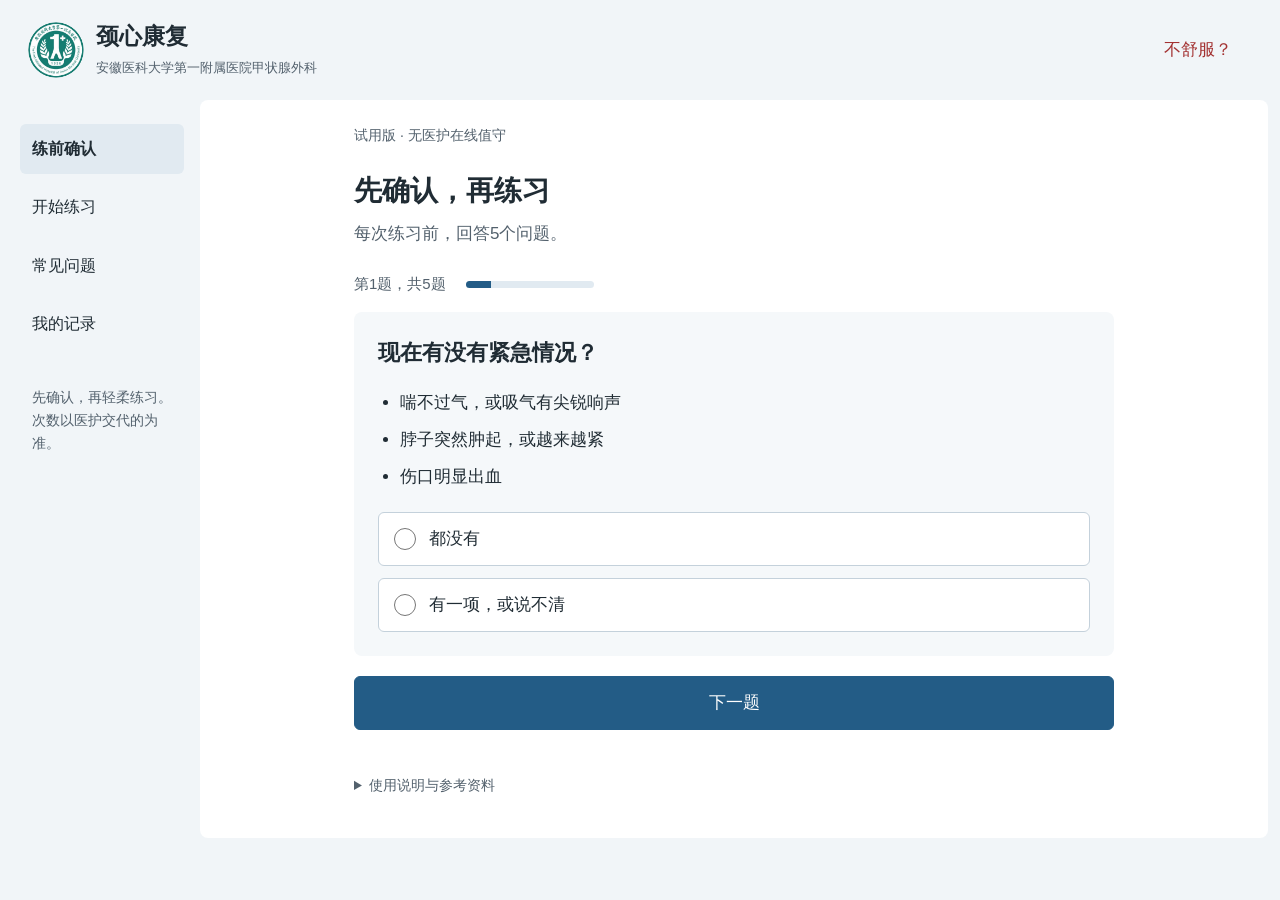
==== commit 04a8d022: "Make patient guidance easier to read with step-by-step checks and compact views" ====
--- a/index.html
+++ b/index.html
@@ -1,43 +1,131 @@
-<!doctype html>
-<html lang="zh-CN"><head><meta charset="utf-8"><meta name="viewport" content="width=device-width,initial-scale=1"><meta name="theme-color" content="#235c86"><title>颈心康复 · 安徽医科大学第一附属医院甲状腺外科</title><link rel="icon" type="image/png" href="assets/hospital-logo.png"><link rel="apple-touch-icon" href="assets/hospital-logo.png"><link rel="stylesheet" href="style.css?v=20261103-logo"></head>
-<body>
-<header><a class="brand" href="#"><img class="brandmark" src="assets/hospital-logo.png" width="400" height="400" alt="安徽医科大学第一附属医院院徽" decoding="async"><span class="brand-copy">颈心康复<small><span class="hospital-name">安徽医科大学第一附属医院</span><span class="department-name">甲状腺外科</span></small></span></a><span class="edition">医护评审原型 · 非临床上线版</span><button class="textbutton danger" id="urgent"><span>不舒服，</span><span>怎么办？</span></button></header>
-<div class="shell"><aside><p class="eyebrow">按自己的节奏，轻柔练习</p><nav aria-label="主导航"><button class="nav active" data-tab="screen" aria-current="page">训练前确认</button><button class="nav" data-tab="practice">动作与视频回放</button><button class="nav" data-tab="guide">康复问答</button><button class="nav" data-tab="record">本次反馈记录</button></nav><div class="side-note"><strong>先确认，再练习</strong><p>训练量以医护确认的方案为准。出现异常时，先停止训练。</p><a href="#sources">查看内容依据与功能边界</a></div></aside>
-<main>
-<section class="page" id="screen"><div class="intro"><h1>训练前确认</h1><p>先确认身体情况，再开始医护已许可的训练。</p></div>
-<div class="notice">医护评审原型：视频仅在本设备处理，无护士在线值守。AI辅助提示未经临床验证。</div>
-<form id="screen-form"><fieldset><legend>医护是否已确认可以进行这些训练？</legend><label><input type="radio" name="clearance" value="yes" required> 已确认，并已告知当前训练量</label><label><input type="radio" name="clearance" value="no"> 尚未确认 / 不确定</label></fieldset>
-<fieldset><legend>是否有侧颈清扫、特殊入路或重建手术、既往吞咽障碍、明显声音异常、严重颈椎疾病？</legend><label><input type="radio" name="special" value="no" required> 没有上述情况</label><label><input type="radio" name="special" value="reviewed"> 有，已获专业人员针对这些动作的个体许可</label><label><input type="radio" name="special" value="yes"> 有 / 不确定，尚未获得针对性的许可</label></fieldset>
-<fieldset><legend>现在是否有以下任何紧急表现？</legend><p>呼吸困难、喉鸣、颈部迅速肿胀或紧绷加重、明显出血。</p><label><input type="radio" name="emergency" value="no" required> 没有</label><label><input type="radio" name="emergency" value="yes"> 有任何一项 / 无法确定是否属于紧急情况</label></fieldset>
-<fieldset><legend>是否有需要先联系医护的变化？</legend><p>饮水呛咳、湿性嗓音、新发明显声嘶、唾液处理困难、口周或手指麻木、抽筋，或疼痛加重、眩晕、恶心、心悸、显著疲劳。</p><label><input type="radio" name="review" value="no" required> 没有新发或加重的上述表现</label><label><input type="radio" name="review" value="yes"> 有 / 不确定</label></fieldset>
-<fieldset><legend>我现在能否坐稳，并保护好切口、引流和其他管路？</legend><label><input type="radio" name="stable" value="yes" required> 可以，已按医护要求准备好</label><label><input type="radio" name="stable" value="no"> 不可以 / 不确定</label></fieldset>
-<button class="primary" type="submit">查看本次建议 <span>→</span></button></form><div id="screen-result" class="result" role="status" aria-live="polite" hidden></div></section>
-
-<section class="page" id="practice" hidden><div class="intro"><h1>动作与视频回放</h1><p>选择已获准的动作，每次核对1～2个要点。</p></div><div id="locked" class="notice">请先完成训练前确认；如有新发不适，请联系医护。</div><div id="workspace" hidden>
-<label class="fieldlabel" for="exercise">选择本次动作</label><select id="exercise"></select>
-<div class="exercise-panel"><div><span id="exercise-no" class="number"></span><h2 id="exercise-title"></h2><p id="exercise-how"></p><p class="dose" id="exercise-dose"></p><small id="exercise-source"></small></div><div class="principle"><span>练习原则</span><strong>轻柔 · 主动 · 舒适</strong><p>不被动扳头，不颈部环绕，不自行抗阻。口面部练习不含水或食物，不与饮水同步。</p></div></div>
-<div class="two-column"><div><h2>我的动作视频</h2><p class="muted">视频仅在本设备处理，请避开他人和病历。</p><label class="filebutton">选择 / 拍摄视频<input id="video-file" type="file" accept="video/*" capture="user"></label><p id="video-status" role="status">尚未选择视频</p><video id="video" controls playsinline hidden></video><div class="tools"><button id="slow" type="button">0.5 倍速回放</button><button id="normal" type="button">正常速度</button><button id="remove-video" type="button">移除视频</button></div><p class="muted">暂停或慢放，核对动作后勾选自查；AI分析需单独启动。</p></div>
-<div><h2>对照这些要点</h2><ol id="checkpoints"></ol><h3>回放时，我观察到</h3><div id="issues"></div><label class="check"><input type="checkbox" id="discomfort"> 练习时出现新发或加重的不适</label><button class="primary" id="feedback" type="button">根据自查生成指导</button></div></div>
-<section class="ai-panel" aria-labelledby="ai-title">
-<h2 id="ai-title">AI视频辅助反馈</h2>
-<p>适用：<strong>低头、转头、侧屈</strong>。仅提示可疑肩线与躯干变化，供回放核对。</p><p class="muted">未经临床验证；不判定动作合格或安全，需医护复核。</p>
-<div class="capture-guide"><h3>拍摄要求</h3><p>固定手机，单人正面入镜，拍全头、双肩和腰部。</p><p>视频6～45秒；前2秒保持舒适中立坐位，再做已获准动作。不要额外加练。</p></div>
-<label class="check"><input type="checkbox" id="ai-baseline"> 镜头固定，前2秒为正面中立坐位</label>
-<label class="check"><input type="checkbox" id="ai-consent"> 我理解AI仅作辅助，结果需医护复核</label>
-<p class="muted">建议使用6～15秒短片。先准备模型，再开始分析；超过30秒将停止并提示重试。</p><div class="tools"><button id="ai-prepare" type="button">先准备模型</button><button class="primary" id="ai-start" type="button">开始 AI 本地分析</button><button id="ai-cancel" type="button" disabled>取消分析</button></div>
-<p id="ai-status" role="status" aria-live="polite">尚未分析。</p><div id="ai-result" aria-live="polite"></div><canvas id="ai-canvas" hidden aria-label="视频关键帧及人体关键点叠加，仅供人工回放核对"></canvas>
-<details><summary>适用范围、原理与局限</summary><p>不评估头颈角度、口面部动作、吞咽、疼痛或切口。多人入镜、画面不清或参考姿势不稳时无法判断；未提示异常也不代表动作合格或安全。</p><p>临床依据：甲状腺术后康复研究支持开展经许可的训练；轻柔活动、疼痛时寻求专业建议等原则见公开患者教育。<strong>这些证据并未验证本算法或本系统的纠错疗效。</strong></p>
-<p>技术：MediaPipe Pose Landmarker 1.2.0 在设备上识别人体关键点，再与本人前两秒的参考画面比较。只看相对投影变化，不测临床颈椎活动度、不认定“转体”或“抬肩”的原因。固定镜头仍不能完全排除视角和模型误差。</p>
-<p>工程触发参数：可见度 ≥0.70、有效帧比例 ≥70%、至少12个有效帧；参考帧至少4帧。投影肩线/躯干方向变化超过8°、双肩投影宽度变化超过25%或归一化位置变化超过0.18，且连续至少3个采样帧，才标出回看片段。参考姿势稳定性参数为5°。<strong>以上是探索性工程设置，并非文献或指南给出的临床阈值，不用于评价患者。</strong></p>
-<p>没有触发提示也不等于安全或动作合格。当前不识别颈部前屈角、转头角、呼吸、口腔及吞咽；转头时的肩部投影变化可能来自视角，需人工复核。首次需下载模型约6 MB及计算组件约14 MB（设备可能使用不同组件），之后可复用浏览器缓存。视频帧仅在本设备处理，不上传。视频模式逐帧分析保留每秒3帧采样和原有触发规则；未完成或超时不生成判断。</p>
-<ul><li><a href="https://pubmed.ncbi.nlm.nih.gov/41778443/" target="_blank" rel="noopener">Huang 等，2026：甲状腺术后联合康复随机试验</a>（临床背景，不是AI验证）。</li><li><a href="https://www.cuh.nhs.uk/patient-information/neck-and-shoulder-exercises/" target="_blank" rel="noopener">CUH 颈肩术后训练患者教育，2024批准版</a>（一般术后康复背景；不将其剂量直接套用至所有甲状腺患者）。</li><li><a href="https://developers.google.com/edge/mediapipe/solutions/vision/pose_landmarker/web_js" target="_blank" rel="noopener">Google MediaPipe 官方技术说明</a>（技术能力，不构成医疗器械或临床效能认可）。</li></ul></details>
-</section>
-
-<div id="feedback-result" class="result" role="status" aria-live="polite" hidden></div><div class="bottom-actions"><button id="record-session" type="button">记入本次记录</button><span>本次会话保存，未发送医护。</span></div></div></section>
-
-<section class="page" id="guide" hidden><div class="intro"><h1>康复问答</h1><p>常见问题按预设条目回答；视频分析请进入“动作与视频回放”。</p></div><div class="topic-list" id="topics"></div><form id="ask-form"><label class="fieldlabel" for="question">输入问题（请勿填写身份信息）</label><div class="ask-row"><input id="question" maxlength="300" placeholder="例如：转头时肩膀也跟着动，怎么办？" required><button type="submit" class="primary">查看指导</button></div></form><div id="answer" class="result" role="status" aria-live="polite" hidden></div></section>
-
-<section class="page" id="record" hidden><div class="intro"><h1>本次反馈记录</h1><p>汇总本次自查，方便经医院认可渠道咨询医护。</p></div><div id="records"></div><label class="fieldlabel" for="note">补充情况（可选，最多300字）</label><textarea id="note" maxlength="300" rows="3" placeholder="例如：今天转头时右侧牵拉感比昨天明显。请勿填写身份信息。"></textarea><div class="tools"><button class="primary" id="export">下载本次反馈单</button><button id="clear-record">清空本次资料</button></div><p class="muted">反馈单仅下载到本设备，请妥善保管；不会发送医院。</p></section>
-<footer id="sources"><details><summary>内容依据、隐私与原型边界</summary><p>训练条目根据提供的护理方案整理，需经科室审核后用于临床。颈部及口面部参考剂量来自不同方案，不替代个体医嘱。原型无精确角度测量、吞咽评估、动作评分、自动进阶、药物指导或急救监测功能。</p><p>所选视频使用本地临时地址回放，不上传、不存入数据库；刷新或关闭后会话记录清空。服务器不接收表单与问题，不使用分析追踪脚本。请勿在公用设备留下下载的反馈单。</p><ul><li><a href="https://pubmed.ncbi.nlm.nih.gov/41778443/" target="_blank" rel="noopener">[1] Huang 等，2026，联合颈部及口面部康复试验</a>：不等同于本原型疗效验证。</li><li>[2] 甲状腺癌加速康复外科围术期护理专家共识，2022，DOI：10.12102/j.issn.1009-6493.2022.01.001。</li><li>[4] Miyauchi 等，2021，术后颈部伸展。DOI：10.1089/ve.2021.0003。</li><li>[5] 甲状腺手术声音改变管理指南，2022。DOI：10.21053/ceo.2021.00633。</li><li><a href="https://www.thyroid.org/post-operative-expectations/" target="_blank" rel="noopener">美国甲状腺协会：术后注意事项与紧急症状</a></li><li><a href="https://www.mskcc.org/cancer-care/patient-education/about-your-thyroid-surgery" target="_blank" rel="noopener">MSK：甲状腺手术患者教育</a></li></ul><p>版本：0.2 · 医护评审用途 · 2026-11-01。已加入本地人体关键点辅助筛查；未接入微信小程序、院内账号、护士审核后台或经过临床验证的动作识别。</p></details></footer>
-</main></div><dialog id="urgent-dialog"><h2>出现异常，先停止训练</h2><p><strong>呼吸困难、喉鸣、颈部迅速肿胀或明显出血：</strong>立即呼叫身边医护；院外拨打当地急救电话（中国大陆 120）。不要等待视频上传或线上回复。</p><p><strong>饮水呛咳、湿性嗓音、唾液处理困难：</strong>停止饮水及相关训练，尽快联系医护，不反复试水。口周/手指麻木、抽筋或其他新发不适也需及时联系医护。</p><p>此页面没有急救监控或人工值守。</p><button id="close-urgent" class="primary">我知道了</button></dialog><script type="module" src="app.js?v=20261102-fast"></script></body></html>
-
+<!doctype html>
+<html lang="zh-CN">
+<head>
+<meta charset="utf-8"><meta name="viewport" content="width=device-width,initial-scale=1">
+<meta name="theme-color" content="#235c86">
+<title>颈心康复 · 安徽医科大学第一附属医院甲状腺外科</title>
+<link rel="icon" type="image/png" href="assets/hospital-logo.png">
+<link rel="apple-touch-icon" href="assets/hospital-logo.png">
+<link rel="stylesheet" href="style.css?v=20261103-easy">
+</head>
+<body>
+<header>
+<a class="brand" href="#"><img class="brandmark" src="assets/hospital-logo.png" width="400" height="400" alt="安徽医科大学第一附属医院院徽" decoding="async"><span class="brand-copy">颈心康复<small><span class="hospital-name">安徽医科大学<span class="hospital-division">第一附属医院</span></span><span class="department-name">甲状腺外科</span></small></span></a>
+<button class="textbutton danger" id="urgent" type="button" aria-haspopup="dialog">不舒服？</button>
+</header>
+<div class="shell">
+<aside><nav aria-label="主导航">
+<button class="nav active" data-tab="screen" aria-current="page">练前确认</button>
+<button class="nav" data-tab="practice">开始练习</button>
+<button class="nav" data-tab="guide">常见问题</button>
+<button class="nav" data-tab="record">我的记录</button>
+</nav><p class="side-note">先确认，再轻柔练习。<br>次数以医护交代的为准。</p></aside>
+<main>
+<p class="app-note">试用版 · 无医护在线值守</p>
+<section class="page" id="screen">
+<div class="intro"><h1>先确认，再练习</h1><p>每次练习前，回答5个问题。</p></div>
+<form id="screen-form">
+<div id="screen-questions">
+<div class="step-progress"><span id="screen-count" aria-live="polite">第1题，共5题</span><progress id="screen-progress" max="5" value="1" aria-label="练前确认进度">1 / 5</progress></div>
+<fieldset class="screen-step" data-question="emergency" aria-describedby="emergency-hint">
+<legend tabindex="-1">现在有没有紧急情况？</legend>
+<ul class="symptom-list" id="emergency-hint"><li>喘不过气，或吸气有尖锐响声</li><li>脖子突然肿起，或越来越紧</li><li>伤口明显出血</li></ul>
+<div class="answer-options"><label><input type="radio" name="emergency" value="no" required><span>都没有</span></label><label><input type="radio" name="emergency" value="yes"><span>有一项，或说不清</span></label></div>
+</fieldset>
+<fieldset class="screen-step" data-question="review" hidden aria-describedby="review-hint">
+<legend tabindex="-1">有没有新出现或加重的不舒服？</legend>
+<ul class="symptom-list" id="review-hint"><li>喝水呛、声音变哑或带水声、口水不好咽</li><li>嘴周或手指发麻、抽筋</li><li>更疼、头晕、恶心、心慌、很累</li></ul>
+<div class="answer-options"><label><input type="radio" name="review" value="no" required><span>没有</span></label><label><input type="radio" name="review" value="yes"><span>有，或说不清</span></label></div>
+</fieldset>
+<fieldset class="screen-step" data-question="clearance" hidden>
+<legend tabindex="-1">医护让您做这些动作了吗？</legend>
+<div class="answer-options"><label><input type="radio" name="clearance" value="yes" required><span>已允许，也告诉我练多少</span></label><label><input type="radio" name="clearance" value="no"><span>没有，或不清楚</span></label></div>
+</fieldset>
+<fieldset class="screen-step" data-question="special" hidden aria-describedby="special-hint">
+<legend tabindex="-1">有下面这些情况吗？</legend>
+<ul class="symptom-list" id="special-hint"><li>侧颈清扫、特殊入路或重建手术</li><li>原来就有吞咽困难、明显声音异常</li><li>严重颈椎疾病</li></ul>
+<div class="answer-options"><label><input type="radio" name="special" value="no" required><span>没有</span></label><label><input type="radio" name="special" value="reviewed"><span>有，医护已单独同意这些动作</span></label><label><input type="radio" name="special" value="yes"><span>有或不清楚，还没单独问过医护</span></label></div>
+</fieldset>
+<fieldset class="screen-step" data-question="stable" hidden>
+<legend tabindex="-1">能坐稳，并保护好伤口和管子吗？</legend>
+<div class="answer-options"><label><input type="radio" name="stable" value="yes" required><span>能，已按医护要求准备好</span></label><label><input type="radio" name="stable" value="no"><span>不能，或不清楚</span></label></div>
+</fieldset>
+<p id="screen-hint" class="form-hint" role="status" hidden>请先选一个回答。</p>
+<div class="step-actions"><button id="screen-back" type="button" hidden>上一题</button><button class="primary" id="screen-next" type="button">下一题</button><button class="primary" id="screen-submit" type="submit" hidden>完成确认</button></div>
+</div>
+</form>
+<div id="screen-result" class="result" role="status" aria-live="polite" hidden></div>
+</section>
+
+<section class="page" id="practice" hidden>
+<div class="intro"><h1>开始练习</h1><p>只做医护允许的动作和次数。</p></div>
+<div id="locked" class="notice"><p>先完成练前确认，再开始练习。</p><button class="primary" type="button" data-go="screen">去确认</button></div>
+<div id="workspace" hidden>
+<label class="fieldlabel" for="exercise">这次练哪个动作？</label><select id="exercise"></select>
+<article class="exercise-panel">
+<h2 id="exercise-title"></h2><ol id="exercise-how" class="action-steps"></ol>
+<p class="safety-line">轻柔、慢一点。不舒服就停下。</p>
+<details class="quiet-details"><summary>练多少？要注意什么？</summary><p>次数以医护交代的为准，不自行加量。</p><p id="exercise-dose"></p><p id="exercise-source" class="muted"></p><ul><li>不用手扳头，不绕圈，不自行做抗阻训练。</li><li>口面部练习不含水和食物，不边喝水边练。</li></ul></details>
+</article>
+<section class="video-panel" aria-labelledby="video-title">
+<h2 id="video-title">回看我的视频</h2>
+<p class="muted">只在这台设备处理，不会发送到医院。</p>
+<ul id="ai-capture" class="capture-guide" hidden><li>手机固定，1人入镜，拍全头、肩和腰。</li><li>开头2秒坐正。拍6～45秒，建议6～15秒。</li><li>只拍已获准的练习，不为拍摄加练。</li></ul>
+<label class="filebutton">选择或拍摄视频<input id="video-file" type="file" accept="video/*" capture="user"></label>
+<p id="video-status" class="muted" role="status">还没有选择视频</p>
+<video id="video" controls playsinline hidden></video>
+<div class="tools" id="video-tools" hidden><button id="slow" type="button">慢放</button><button id="normal" type="button">正常播放</button><button id="remove-video" type="button">移除视频</button></div>
+</section>
+<details class="task-details" id="selfcheck-details">
+<summary>自己检查动作</summary>
+<h3>对照这几个要点</h3><ol id="checkpoints"></ol>
+<h3>我看到的问题</h3><div id="issues"></div>
+<label class="check discomfort"><input type="checkbox" id="discomfort">练习时有新出现或加重的不舒服</label>
+<button class="primary" id="feedback" type="button">查看自查建议</button>
+<div id="feedback-result" class="result" role="status" aria-live="polite" hidden></div>
+<div class="bottom-actions"><button id="record-session" type="button">记到我的记录</button><span class="muted">仅本次保留，未发送医护。</span></div>
+</details>
+<section class="ai-panel" id="ai-panel" aria-labelledby="ai-title" hidden>
+<h2 id="ai-title">AI帮我找回看片段</h2>
+<p>只看低头、转头、侧屈时的肩膀和身体变化。</p>
+<p class="ai-boundary">未经临床验证，不能判断动作合格或安全。</p>
+<label class="check"><input type="checkbox" id="ai-baseline">手机固定，开头2秒正面坐好</label>
+<label class="check"><input type="checkbox" id="ai-consent">我明白结果需要医护复核</label>
+<div class="tools"><button id="ai-prepare" type="button">准备AI</button><button class="primary" id="ai-start" type="button">开始分析</button><button id="ai-cancel" type="button" disabled>取消</button></div>
+<p id="ai-status" role="status" aria-live="polite">首次先点“准备AI”，再开始分析。</p>
+<div id="ai-result" aria-live="polite"></div><canvas id="ai-canvas" hidden aria-label="视频回看画面及人体关键点，仅供医护复核"></canvas>
+<details class="technical-details"><summary>AI原理与适用范围</summary><p>不评估头颈角度、口面部动作、吞咽、疼痛或切口。多人入镜、画面不清或参考姿势不稳时无法判断；未提示异常也不代表动作合格或安全。</p><p>临床依据：甲状腺术后康复研究支持开展经许可的训练；轻柔活动、疼痛时寻求专业建议等原则见公开患者教育。<strong>这些证据并未验证本算法或本系统的纠错疗效。</strong></p>
+<p>技术：MediaPipe Pose Landmarker 1.2.0 在设备上识别人体关键点，再与本人前两秒的参考画面比较。只看相对投影变化，不测临床颈椎活动度、不认定“转体”或“抬肩”的原因。固定镜头仍不能完全排除视角和模型误差。</p>
+<p>工程触发参数：可见度 ≥0.70、有效帧比例 ≥70%、至少12个有效帧；参考帧至少4帧。投影肩线/躯干方向变化超过8°、双肩投影宽度变化超过25%或归一化位置变化超过0.18，且连续至少3个采样帧，才标出回看片段。参考姿势稳定性参数为5°。<strong>以上是探索性工程设置，并非文献或指南给出的临床阈值，不用于评价患者。</strong></p>
+<p>没有触发提示也不等于安全或动作合格。当前不识别颈部前屈角、转头角、呼吸、口腔及吞咽；转头时的肩部投影变化可能来自视角，需人工复核。首次需下载模型约6 MB及计算组件约14 MB（设备可能使用不同组件），之后可复用浏览器缓存。视频帧仅在本设备处理，不上传。视频模式逐帧分析保留每秒3帧采样和原有触发规则；未完成或超时不生成判断。</p>
+<ul><li><a href="https://pubmed.ncbi.nlm.nih.gov/41778443/" target="_blank" rel="noopener">Huang 等，2026：甲状腺术后联合康复随机试验</a>（临床背景，不是AI验证）。</li><li><a href="https://www.cuh.nhs.uk/patient-information/neck-and-shoulder-exercises/" target="_blank" rel="noopener">CUH 颈肩术后训练患者教育，2024批准版</a>（一般术后康复背景；不将其剂量直接套用至所有甲状腺患者）。</li><li><a href="https://developers.google.com/edge/mediapipe/solutions/vision/pose_landmarker/web_js" target="_blank" rel="noopener">Google MediaPipe 官方技术说明</a>（技术能力，不构成医疗器械或临床效能认可）。</li></ul></details>
+</section>
+</div>
+</section>
+
+<section class="page" id="guide" hidden>
+<div class="intro"><h1>常见问题</h1><p>点一个问题，查看建议。</p></div>
+<div class="topic-list" id="topics"></div>
+<details class="quiet-details"><summary>我还有别的问题</summary>
+<form id="ask-form"><label class="fieldlabel" for="question">说说您的问题</label><div class="ask-row"><input id="question" maxlength="300" placeholder="例如：练习时头晕怎么办？" required><button type="submit" class="primary">查看建议</button></div><p class="muted">请勿填姓名、电话。按预设内容回答，无人在线回复。</p></form>
+</details>
+<div id="answer" class="result" role="status" aria-live="polite" hidden></div>
+</section>
+
+<section class="page" id="record" hidden>
+<div class="intro"><h1>我的记录</h1><p>方便回顾，或给医护看。</p></div>
+<div id="records"></div><p id="ai-record-note" class="notice" hidden>本次AI回看结果也会写入下载文件。</p>
+<details class="quiet-details"><summary>补充一句话（可选）</summary><label class="fieldlabel" for="note">想记录什么？</label><textarea id="note" maxlength="300" rows="3" placeholder="例如：今天右侧牵拉感比昨天明显。"></textarea><p class="muted">只作记录，无人在线查看；不舒服请先联系医护。勿填姓名、电话。</p></details>
+<div id="record-tools" hidden><div class="tools"><button class="primary" id="export" type="button">下载记录</button><button id="clear-record" type="button">清空本次</button></div><p class="muted">只下载到本设备，不会自动发送。</p></div>
+</section>
+<footer id="sources"><details><summary>使用说明与参考资料</summary><p>训练条目根据提供的护理方案整理，需经科室审核后用于临床。颈部及口面部参考剂量来自不同方案，不替代个体医嘱。原型无精确角度测量、吞咽评估、动作评分、自动进阶、药物指导或急救监测功能。</p><p>所选视频使用本地临时地址回放，不上传、不存入数据库；刷新或关闭后会话记录清空。服务器不接收表单与问题，不使用分析追踪脚本。请勿在公用设备留下下载的反馈单。</p><ul><li><a href="https://pubmed.ncbi.nlm.nih.gov/41778443/" target="_blank" rel="noopener">[1] Huang 等，2026，联合颈部及口面部康复试验</a>：不等同于本原型疗效验证。</li><li>[2] 甲状腺癌加速康复外科围术期护理专家共识，2022，DOI：10.12102/j.issn.1009-6493.2022.01.001。</li><li>[4] Miyauchi 等，2021，术后颈部伸展。DOI：10.1089/ve.2021.0003。</li><li>[5] 甲状腺手术声音改变管理指南，2022。DOI：10.21053/ceo.2021.00633。</li><li><a href="https://www.thyroid.org/post-operative-expectations/" target="_blank" rel="noopener">美国甲状腺协会：术后注意事项与紧急症状</a></li><li><a href="https://www.mskcc.org/cancer-care/patient-education/about-your-thyroid-surgery" target="_blank" rel="noopener">MSK：甲状腺手术患者教育</a></li></ul><p>版本：0.2 · 医护评审用途 · 2026-11-01。已加入本地人体关键点辅助筛查；未接入微信小程序、院内账号、护士审核后台或经过临床验证的动作识别。</p></details></footer>
+</main>
+</div>
+<dialog id="urgent-dialog" aria-labelledby="urgent-title">
+<h2 id="urgent-title">先停下来</h2>
+<div class="urgent-block"><h3>这些情况，马上求助</h3><ul><li>喘不过气，或吸气有尖锐声</li><li>脖子突然肿起、越来越紧</li><li>明显出血</li></ul><p><strong>马上叫身边医护。院外立即拨打当地急救电话（中国大陆120）。</strong></p><p>不要等网页回复。</p></div>
+<h3>这些变化，尽快联系医护</h3><p>喝水呛、声音带水声、口水难咽：先停饮水和相关训练，不反复试水。</p><p>新发或加重的声哑、发麻、抽筋、疼痛、头晕等，也要先停练并联系医护。</p>
+<button id="close-urgent" class="primary" type="button">我知道了</button>
+</dialog>
+<script type="module" src="app.js?v=20261103-easy"></script>
+</body></html>
--- a/style.css
+++ b/style.css
@@ -1,76 +1,106 @@
-/* Clinical clear: selected A direction, framed-sheet. */
-:root{--ink:#202c34;--muted:#53616d;--green:#235c86;--paper:#f1f5f8;--line:#e2e9ee;--red:#a33232;--surface:#fff;--panel:#f5f8fa;--selected:#e1eaf1}
-*{box-sizing:border-box}
-body{margin:0;background:var(--paper);color:var(--ink);font:16px/1.7 "Microsoft YaHei","PingFang SC",sans-serif}
-button,input,select,textarea{font:inherit}
-button,a,input,select,textarea{touch-action:manipulation}
-button{cursor:pointer;min-height:44px;border:1px solid #cbd6de;border-radius:6px;padding:10px 18px;background:var(--surface);color:var(--ink);transition:background-color .15s,transform .15s}
-button:hover{background:#edf3f7}button:active{transform:translateY(1px)}
-button:focus-visible,a:focus-visible,input:focus-visible,select:focus-visible,textarea:focus-visible,summary:focus-visible{outline:3px solid var(--green);outline-offset:3px}
-button:disabled{background:#e9eef2;color:#52616b;border-color:#d4dfe6;cursor:default;transform:none}
-a{color:var(--green);text-underline-offset:3px}
-header{min-height:94px;display:flex;align-items:center;gap:24px;padding:18px 32px;max-width:1480px;margin:auto}
-.brand{display:flex;gap:14px;align-items:center;min-width:0;text-decoration:none;color:var(--ink);font-weight:700;font-size:22px;line-height:1.3}
-.brand-copy{min-width:0}
-.department-name{display:inline-block}
-.brand small{display:block;font-size:13px;font-weight:400;line-height:1.55;letter-spacing:0;margin-top:6px;max-width:390px;color:var(--muted)}
-.brandmark{display:block;width:56px;height:56px;flex:0 0 auto;object-fit:contain;border-radius:50%}
-.edition{margin-left:auto;color:var(--muted);font-size:13px}
-.textbutton{background:none;border:0}.danger{color:var(--red)}
-.shell{display:grid;grid-template-columns:224px minmax(0,1fr);max-width:1480px;margin:0 auto 12px;padding-right:12px}
-aside{padding:28px 16px 24px 24px}nav{display:grid;gap:8px}
-.nav{text-align:left;border:0;background:transparent;font-size:15px;padding:12px}
-.nav.active{background:var(--selected);font-weight:600}
-.eyebrow{color:var(--muted);font-size:14px;margin:0 0 10px;letter-spacing:0}
-aside>.eyebrow{font-size:13px;margin:0 12px 20px}
-.side-note{font-size:13px;color:var(--muted);margin:40px 12px 0;line-height:1.8}.side-note strong{color:var(--ink)}
-main{padding:30px 36px 26px;min-width:0;background:var(--surface);border-radius:8px}
-.intro{margin-bottom:24px;max-width:880px}
-h1,h2,h3{font-family:inherit;letter-spacing:0;line-height:1.4}
-h1{font-size:28px;font-weight:600;margin:0 0 12px}h2{font-size:21px;margin:0 0 14px}h3{font-size:17px;margin:16px 0 10px}
-.intro>p:last-child{color:var(--muted);margin:0}
-.notice{background:var(--panel);border-radius:6px;padding:16px 20px;font-size:14px;margin:20px 0;color:var(--ink)}
-#screen-form{display:grid;gap:16px}
-fieldset{min-width:0;border:0;padding:20px 24px;margin:0;background:var(--panel);border-radius:8px}
-legend{float:left;width:100%;font-weight:600;font-size:17px;padding:0;margin-bottom:12px}
-fieldset label{display:block;clear:both;margin:0;padding:9px 0;color:var(--ink);min-height:44px}
-fieldset p{clear:both;margin:0 0 8px;color:var(--muted);font-size:14px}
-input[type=radio],input[type=checkbox]{accent-color:var(--green);width:20px;height:20px;vertical-align:middle;margin:0 9px 0 0;flex-shrink:0}
-.primary{background:var(--green);color:#fff;border-color:var(--green);font-weight:500}.primary:hover{background:#19496d}.primary span{padding-left:20px}
-#screen-form>.primary{justify-self:start;padding:12px 24px}
-.result{background:var(--panel);border:1px solid var(--line);border-left:4px solid var(--green);border-radius:6px;padding:20px 24px;margin:24px 0;white-space:pre-line}
-.result.error{border-left-color:var(--red);background:#fff5f3}.result h3{margin-top:0}
-.fieldlabel{display:block;font-weight:600;margin:18px 0 8px}
-select,input[type=text],#question,textarea{border:1px solid #c4d1db;background:#fff;padding:12px;border-radius:6px;max-width:100%;color:var(--ink)}
-select{width:100%;min-height:48px}input::placeholder,textarea::placeholder{color:#64717a;opacity:1}
-.exercise-panel{display:grid;grid-template-columns:1.4fr 1fr;padding:24px;gap:24px;background:var(--panel);border-radius:8px;margin:20px 0}
-.exercise-panel p{margin:10px 0}.number{font-size:13px;color:var(--muted)}
-.exercise-panel h2{font-size:25px;margin:4px 0 10px}.dose{font-size:15px}.exercise-panel small{color:var(--muted);font-size:13px}
-.principle{background:#eaf1f6;padding:20px;border-radius:6px;font-size:14px}.principle span{font-size:13px;display:block;color:var(--muted)}.principle strong{font-size:19px}
-.two-column{display:grid;grid-template-columns:minmax(0,1fr) minmax(0,1fr);gap:20px;padding:0}
-.two-column>div{min-width:0;background:var(--panel);padding:24px;border-radius:8px}
-.muted{font-size:14px;color:var(--muted)}
-.filebutton{display:block;background:var(--selected);border:1px dashed #9bb2c4;border-radius:6px;padding:20px;text-align:center;color:var(--green);cursor:pointer}
-.filebutton input{display:block;width:100%;font-size:13px;margin-top:12px}
-video{width:100%;max-height:360px;background:#202c34;margin:12px 0;border-radius:6px;touch-action:pan-y}
-.tools{display:flex;flex-wrap:wrap;gap:8px;margin:16px 0}.tools button{font-size:14px}
-.check{display:block;font-size:15px;margin:8px 0;padding:8px 0;min-height:44px}
-.bottom-actions{display:flex;gap:16px;align-items:center;font-size:13px;color:var(--muted);margin-top:24px}
-ol{padding-left:24px}li{margin-bottom:12px}
-.topic-list{display:flex;flex-wrap:wrap;gap:10px;margin:24px 0}.topic-list button{text-align:left}
-.ask-row{display:flex;gap:12px}.ask-row input{flex:1;min-width:0}
-.record-row{padding:20px 24px;background:var(--panel);border-radius:8px;margin:12px 0}.record-row p{margin:6px 0;color:var(--muted);font-size:14px}
-textarea{width:100%}footer{border-top:1px solid var(--line);padding-top:20px;margin-top:36px;color:var(--muted);font-size:13px}
-summary{cursor:pointer;padding:8px 0;min-height:44px}
-dialog{max-width:600px;width:calc(100% - 32px);max-height:90vh;overflow:auto;border:1px solid var(--line);border-radius:8px;padding:28px;line-height:1.8;color:var(--ink)}dialog::backdrop{background:#17293870}
-.ai-panel{background:var(--panel);padding:24px;border-radius:8px;margin-top:24px}.ai-panel>p,.ai-panel li{font-size:15px}.ai-panel details{background:#eaf1f6;padding:16px;border-radius:6px;font-size:14px}.ai-panel h2{max-width:650px}.ai-event{padding:16px 0;border-bottom:1px solid var(--line)}
-#ai-canvas{display:block;width:100%;max-width:640px;border:1px solid var(--line);border-radius:6px;margin:12px 0}#ai-status{font-weight:600}
-[hidden]{display:none!important}
-@media(max-width:1100px){header{padding:18px 24px;gap:16px}.edition{display:none}.textbutton.danger{margin-left:auto}.shell{display:block;padding:0 12px}.brand small{max-width:390px}aside{padding:0 12px 16px}aside>.eyebrow,.side-note{display:none}nav{display:grid;grid-template-columns:repeat(4,minmax(0,1fr));gap:8px}.nav{text-align:center;padding:10px 8px;font-size:14px}.nav.active{background:#dce7ef}main{padding:28px}.two-column{grid-template-columns:1fr}.exercise-panel{grid-template-columns:1.3fr 1fr}}
-@media(max-width:600px){header{padding:18px 20px;gap:12px;align-items:flex-start}.brand{flex:1;min-width:0;font-size:20px;gap:10px;max-width:none}.brandmark{display:block;width:48px;height:48px}.brand small{font-size:12px;max-width:260px}.brand .department-name{display:block}.textbutton.danger span{display:block;white-space:nowrap}.textbutton.danger{flex:0 0 66px;font-size:13px;max-width:66px;min-height:44px;padding:0;line-height:1.6}.shell{padding:0 12px}aside{padding:0 0 12px}nav{display:flex;flex-wrap:nowrap;overflow-x:auto;overscroll-behavior-x:contain;-webkit-overflow-scrolling:touch;gap:6px;scroll-padding-inline:4px;padding:3px 2px 7px}.nav{flex:1 0 auto;white-space:nowrap;text-align:center;font-size:14px;padding:10px 12px;min-height:44px}main{padding:22px 16px}h1{font-size:25px}h2{font-size:20px}.intro{margin-bottom:18px}.intro>p:last-child{font-size:15px}.notice{padding:16px;font-size:14px}fieldset{padding:18px 16px}legend{font-size:16px}.exercise-panel{grid-template-columns:1fr;padding:20px;gap:16px}.two-column>div,.ai-panel{padding:20px}.exercise-panel h2{font-size:24px}.ask-row{flex-direction:column}.bottom-actions{align-items:flex-start;flex-direction:column}.tools button{flex-grow:1}footer{margin-top:28px}dialog{padding:24px}}
-@media(prefers-reduced-motion:reduce){button{transition:none}button:active{transform:none}}
-
-/* Short filming brief, separated from detailed technical disclosure. */
-.capture-guide{background:#eaf1f6;padding:16px 18px;border-radius:6px;margin:16px 0}.capture-guide h3{margin:0 0 8px}.capture-guide p{font-size:14px;margin:8px 0}.ai-panel>.muted{font-size:14px}.ai-panel>.check{display:flex;align-items:flex-start;gap:8px}.ai-panel>.check input{margin:3px 0 0}
-@media(min-width:1200px){#screen-form{grid-template-columns:minmax(0,1fr) minmax(0,1fr)}#screen-form>fieldset:last-of-type{grid-column:1/-1}}
-
+/* Patient reading view. Preserve the selected A frame and hospital identity.
+ * Polish informed by unslop, Damir Sokolovsky (@heydamir), CC BY 4.0.
+ * https://heydamir.design/unslop */
+:root{--ink:#202c34;--muted:#53616d;--green:#235c86;--paper:#f1f5f8;--line:#e2e9ee;--red:#a33232;--surface:#fff;--panel:#f5f8fa;--selected:#e1eaf1}
+*{box-sizing:border-box}
+body{margin:0;background:var(--paper);color:var(--ink);font:17px/1.65 "Microsoft YaHei","PingFang SC",sans-serif}
+button,input,select,textarea{font:inherit}
+button,a,input,select,textarea,summary{touch-action:manipulation}
+button{min-height:48px;padding:12px 20px;border:1px solid #c4d1db;border-radius:6px;background:var(--surface);color:var(--ink);cursor:pointer;transition:background-color .16s cubic-bezier(.22,1,.36,1),transform .16s cubic-bezier(.22,1,.36,1)}
+button:hover{background:#edf3f7}button:active{transform:translateY(1px)}
+button:disabled{background:#e9eef2;color:#53616d;cursor:default}
+button:focus-visible,a:focus-visible,input:focus-visible,select:focus-visible,textarea:focus-visible,summary:focus-visible{outline:3px solid var(--green);outline-offset:3px}
+a{color:var(--green);text-underline-offset:3px}
+header{min-height:100px;display:flex;align-items:center;gap:24px;max-width:1320px;margin:auto;padding:20px 28px}
+.brand{display:flex;align-items:center;gap:12px;min-width:0;text-decoration:none;color:var(--ink);font-size:23px;font-weight:600;line-height:1.3}
+.brand-copy{min-width:0}.brandmark{display:block;flex:0 0 auto;width:56px;height:56px;object-fit:contain;border-radius:50%}
+.brand small{display:block;margin-top:6px;font-size:13px;font-weight:400;line-height:1.5;color:var(--muted)}.department-name,.hospital-division{display:inline-block}
+.textbutton{border:0;background:none}.danger{margin-left:auto;flex:0 0 auto;color:var(--red)}
+.shell{display:grid;grid-template-columns:200px minmax(0,1fr);max-width:1320px;margin:0 auto 12px;padding-right:12px}
+aside{padding:24px 16px 24px 20px}nav{display:grid;gap:8px}
+.nav{border:0;background:transparent;text-align:left;font-size:16px;padding:12px}.nav.active{background:var(--selected);font-weight:600}
+.side-note{font-size:14px;color:var(--muted);margin:36px 12px 0}
+main{min-width:0;background:var(--surface);border-radius:8px;padding:24px 36px 28px}
+.app-note{font-size:14px;color:var(--muted);margin:0 auto 24px;max-width:760px}
+.page{max-width:760px;margin:0 auto}
+.intro{margin:0 0 24px}h1,h2,h3{font:inherit;font-weight:600;line-height:1.45}
+h1{font-size:28px;margin:0 0 8px}h2{font-size:23px;margin:0 0 16px}h3{font-size:18px;margin:20px 0 10px}
+p{margin:12px 0}.intro>p{margin:0;color:var(--muted)}.muted{font-size:15px;color:var(--muted)}
+.primary{background:var(--green);border-color:var(--green);color:#fff;font-weight:500}.primary:hover{background:#19496d}
+.step-progress{display:flex;align-items:center;gap:20px;margin-bottom:16px;font-size:15px;color:var(--muted);font-variant-numeric:tabular-nums}
+progress{height:7px;width:128px;border:0;border-radius:4px;overflow:hidden;accent-color:var(--green);background:var(--selected)}
+progress::-webkit-progress-bar{background:var(--selected)}progress::-webkit-progress-value{background:var(--green)}
+.screen-step{min-width:0;border:0;border-radius:8px;background:var(--panel);margin:0;padding:24px}
+legend{float:left;width:100%;padding:0;margin:0 0 20px;font-size:22px;font-weight:600;line-height:1.5}
+.symptom-list{clear:both;padding-left:22px;margin:0 0 20px;line-height:1.7}.symptom-list li{margin:8px 0}
+.answer-options{display:grid;clear:both;gap:12px}.answer-options label{display:flex;align-items:flex-start;gap:12px;min-height:54px;padding:12px 14px;background:var(--surface);border:1px solid #c4d1db;border-radius:6px;cursor:pointer}
+.answer-options label:has(input:checked){border-color:var(--green);background:var(--selected)}
+input[type=radio],input[type=checkbox]{width:22px;height:22px;flex:0 0 24px;accent-color:var(--green);margin:3px 0 0}
+.step-actions{display:flex;gap:12px;margin:20px 0 0}.step-actions .primary{flex:1}.step-actions button:not(.primary){flex:0 0 auto}
+.form-hint{color:var(--red);font-size:16px;margin:12px 0 0}
+.result{margin:20px 0;padding:24px;background:var(--panel);border:1px solid var(--line);border-radius:8px}
+.result.error{background:#fff5f3;border-color:#e9b6b0}.result h3{font-size:22px;margin:0 0 16px}.result p{white-space:pre-line;line-height:1.8}
+.result .tools{margin-bottom:0}.result .primary{min-width:180px}
+.notice{padding:20px;background:var(--panel);border-radius:8px;margin:16px 0}.notice p:first-child{margin-top:0}
+.fieldlabel{display:block;font-weight:600;margin:16px 0 8px}
+select,input[type=text],#question,textarea{max-width:100%;min-height:48px;border:1px solid #c4d1db;background:var(--surface);padding:12px;border-radius:6px;color:var(--ink)}
+select,textarea{width:100%}input::placeholder,textarea::placeholder{color:#64717a;opacity:1}
+.exercise-panel{padding:24px;margin:20px 0;background:var(--panel);border-radius:8px}
+.action-steps{padding-left:28px;margin:0}.action-steps li{padding-left:4px;margin:12px 0;line-height:1.8}
+.safety-line{font-size:16px;font-weight:600;margin:16px 0 4px}
+details{border-radius:6px}summary{min-height:48px;display:list-item;padding:12px 0;cursor:pointer;font-weight:500;color:var(--green)}
+.quiet-details{margin:16px 0}.quiet-details p,.quiet-details li{font-size:16px}.quiet-details ul{padding-left:24px}
+.video-panel{margin:28px 0}.video-panel>h2{margin-bottom:6px}.video-panel>.muted{margin-top:0}
+.capture-guide{padding:16px 20px 16px 34px;background:var(--panel);border-radius:6px;font-size:15px;line-height:1.8}.capture-guide li{margin:8px 0}
+.filebutton{position:relative;display:grid;place-items:center;min-height:56px;padding:16px 20px;background:var(--selected);border:1px solid #9bb2c4;border-radius:6px;color:var(--green);font-weight:600;cursor:pointer;overflow:hidden}
+.filebutton input{position:absolute;inset:0;width:100%;height:100%;opacity:0;cursor:pointer}.filebutton:focus-within{outline:3px solid var(--green);outline-offset:3px}
+video{width:100%;max-height:380px;background:#202c34;border-radius:6px;touch-action:pan-y}
+.tools{display:flex;flex-wrap:wrap;gap:12px;margin:16px 0}.tools button{font-size:16px}
+.task-details{background:var(--panel);padding:8px 24px;margin:20px 0}
+.task-details>summary{font-size:20px}.task-details>ol{padding-left:24px}.task-details li{margin:12px 0}
+.check{display:flex;align-items:flex-start;gap:12px;min-height:48px;margin:8px 0;padding:8px 0;cursor:pointer}
+.discomfort{color:var(--red);margin-top:16px}.bottom-actions{display:flex;align-items:center;flex-wrap:wrap;gap:12px;margin:20px 0 14px}
+.ai-panel{padding:24px;background:var(--panel);border-radius:8px;margin:24px 0}.ai-panel>p{font-size:16px}
+.ai-boundary{font-weight:600}.ai-panel .tools{margin-top:16px}#ai-cancel:disabled{display:none}
+#ai-status{font-weight:600;white-space:pre-line}#ai-result p{white-space:pre-line}
+.ai-event{padding:20px 0;border-top:1px solid var(--line)}.ai-event strong{font-size:18px}.ai-event button{margin:0 0 4px}
+#ai-canvas{display:block;max-width:100%;width:100%;border-radius:6px;margin:16px 0}
+.technical-details{font-size:15px;margin-top:20px}.technical-details p{line-height:1.8}
+.topic-list{display:grid;gap:12px;margin:20px 0 24px}
+.topic{padding:4px 20px;background:var(--panel);border-radius:8px}
+.topic>summary{min-height:56px;padding:16px 0;font-size:17px;color:var(--ink)}
+.topic[open]>summary{font-weight:600}
+.topic-answer{padding-bottom:16px}.topic-answer>p{white-space:pre-line;line-height:1.8;margin:0 0 12px}
+.ask-row{display:flex;gap:12px}.ask-row input{flex:1;min-width:0}
+.record-row{padding:20px;background:var(--panel);border-radius:8px;margin:16px 0}.record-row strong{font-size:20px}.record-row p{white-space:pre-line}.record-row .muted{font-size:14px}
+.empty-record{padding:28px 24px;background:var(--panel);border-radius:8px}.empty-record p{margin:0 0 20px}
+footer{max-width:760px;margin:32px auto 0;color:var(--muted);font-size:14px}footer summary{color:var(--muted)}footer p,footer li{line-height:1.8}footer ul{padding-left:22px;overflow-wrap:anywhere}
+dialog{width:calc(100% - 32px);max-width:580px;max-height:90vh;overflow:auto;border:1px solid var(--line);border-radius:8px;padding:28px;color:var(--ink);line-height:1.8}dialog::backdrop{background:#17293870}.urgent-block{padding:20px;background:#fff5f3;border-radius:6px}.urgent-block h3{margin-top:0}.urgent-block ul{padding-left:22px}
+[hidden]{display:none!important}
+@media(max-width:1100px){
+header{padding:20px 24px}.shell{display:block;padding:0 12px}aside{padding:0 12px 14px}.side-note{display:none}
+nav{grid-template-columns:repeat(4,minmax(0,1fr));gap:8px}.nav{text-align:center;padding:12px 6px}
+main{padding:20px 28px 28px}
+}
+@media(max-width:600px){
+body{font-size:17px}header{padding:20px 20px;gap:12px;align-items:center;min-height:100px}
+.brand{flex:1;min-width:0;font-size:21px;gap:12px}.brandmark{display:block;width:48px;height:48px}
+.brand small{font-size:12px;line-height:1.5}.department-name{display:block}
+.danger{flex:0 0 auto;max-width:64px;font-size:14px;padding:0;min-height:48px}
+aside{padding:0 0 12px}nav{display:grid;grid-template-columns:repeat(4,minmax(0,1fr));gap:4px}
+.nav{font-size:14px;padding:12px 3px;white-space:nowrap;min-width:0;min-height:46px}
+main{padding:16px 20px 24px}.app-note{font-size:14px;margin-bottom:16px}
+h1{font-size:25px}h2{font-size:22px}.intro{margin-bottom:20px}.intro>p{font-size:16px}
+.step-progress{gap:16px;font-size:14px;margin-bottom:16px}progress{width:100px}
+.screen-step{padding:20px 16px}legend{font-size:21px;margin-bottom:16px}.symptom-list{font-size:16px;padding-left:20px}.symptom-list li{margin:8px 0}
+.answer-options label{font-size:17px;padding:12px;gap:12px}.step-actions{gap:12px;margin-top:16px}.step-actions button{padding:12px 14px}
+.result{padding:20px 16px}.result h3{font-size:21px}.result .primary{min-width:0}
+.exercise-panel{padding:20px 16px}.action-steps{font-size:17px;padding-left:24px}
+.task-details,.ai-panel{padding:8px 16px}.ai-panel{padding-top:20px;padding-bottom:12px}.task-details>summary{font-size:20px}
+.capture-guide{padding:12px 12px 12px 28px}.video-panel{margin:24px 0}
+.tools{gap:8px}.tools button{flex:1;padding:12px 12px;white-space:nowrap}
+.ask-row{flex-direction:column}.muted{font-size:14px}.quiet-details p,.quiet-details li{font-size:16px}
+.bottom-actions{align-items:flex-start;flex-direction:column}.bottom-actions button{width:100%}
+footer{margin-top:24px}dialog{padding:24px}.urgent-block{padding:16px}
+}
+@media(prefers-reduced-motion:reduce){button{transition:none}button:active{transform:none}}
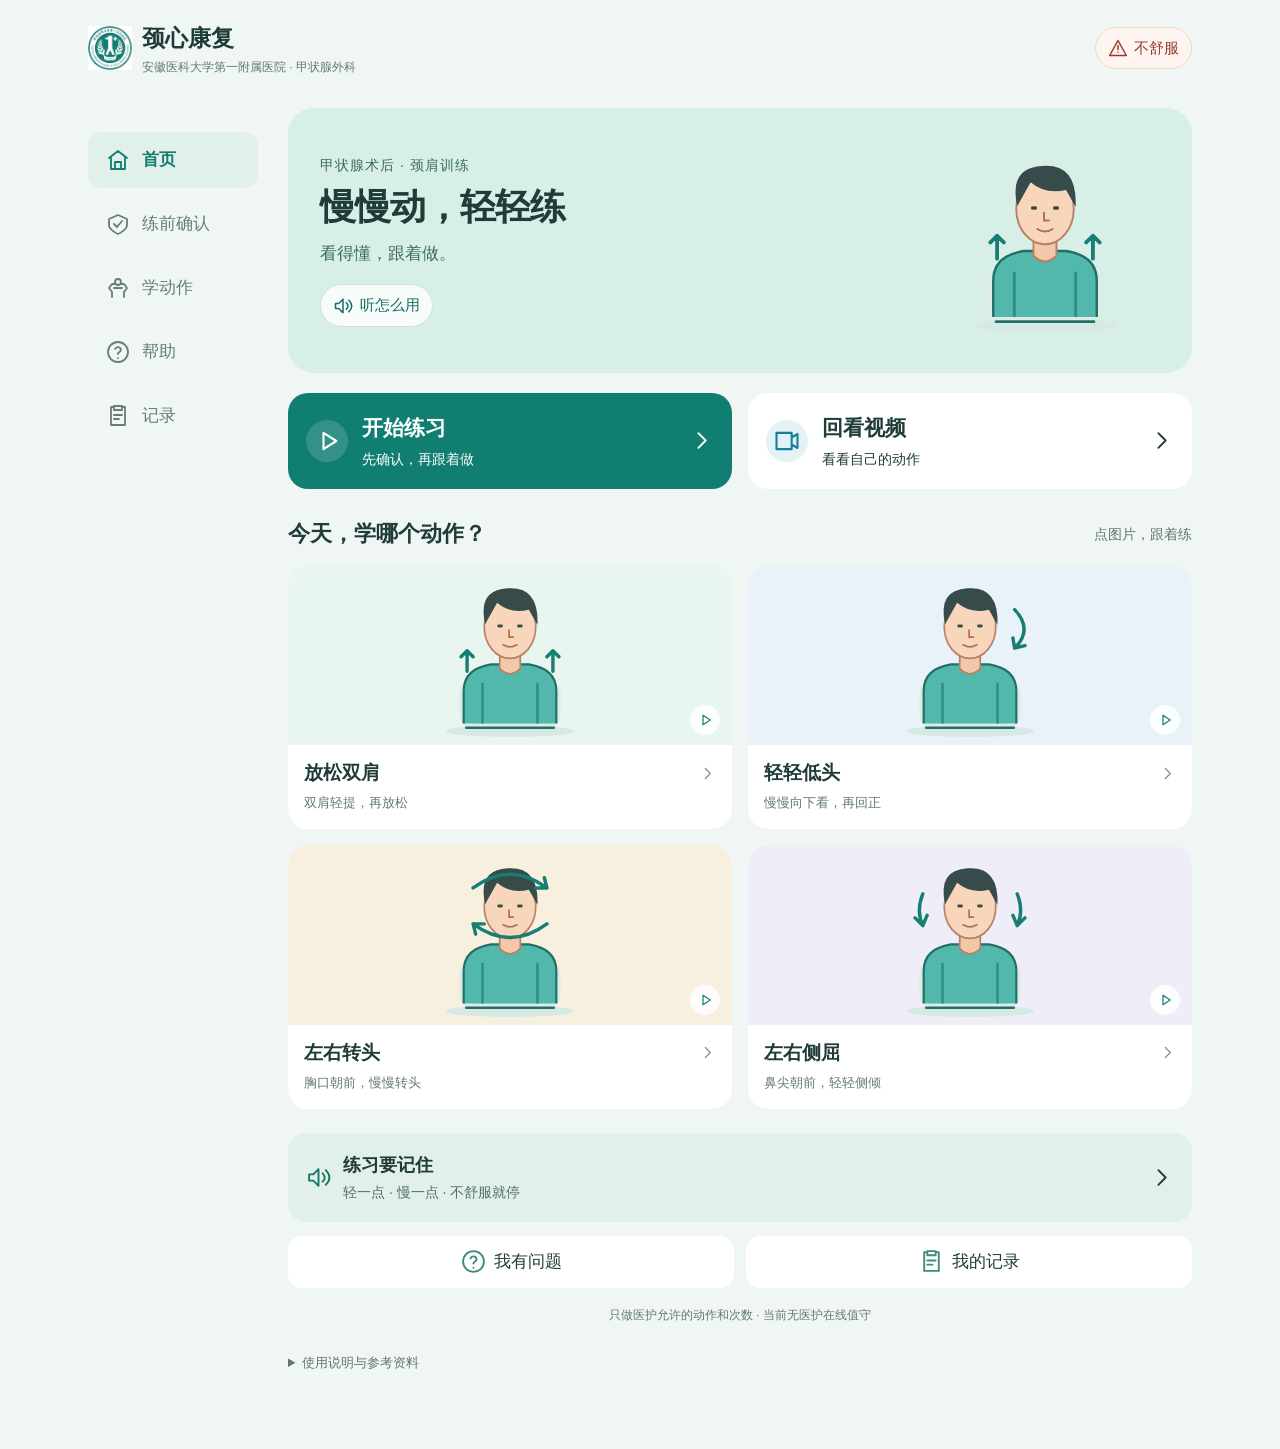
==== commit 504bcf85: "Redesign rehabilitation as visual shoulder and neck guidance with spoken assistance" ====
--- a/index.html
+++ b/index.html
@@ -1,131 +1,127 @@
-<!doctype html>
-<html lang="zh-CN">
-<head>
-<meta charset="utf-8"><meta name="viewport" content="width=device-width,initial-scale=1">
-<meta name="theme-color" content="#235c86">
-<title>颈心康复 · 安徽医科大学第一附属医院甲状腺外科</title>
-<link rel="icon" type="image/png" href="assets/hospital-logo.png">
-<link rel="apple-touch-icon" href="assets/hospital-logo.png">
-<link rel="stylesheet" href="style.css?v=20261103-easy">
-</head>
-<body>
-<header>
-<a class="brand" href="#"><img class="brandmark" src="assets/hospital-logo.png" width="400" height="400" alt="安徽医科大学第一附属医院院徽" decoding="async"><span class="brand-copy">颈心康复<small><span class="hospital-name">安徽医科大学<span class="hospital-division">第一附属医院</span></span><span class="department-name">甲状腺外科</span></small></span></a>
-<button class="textbutton danger" id="urgent" type="button" aria-haspopup="dialog">不舒服？</button>
-</header>
-<div class="shell">
-<aside><nav aria-label="主导航">
-<button class="nav active" data-tab="screen" aria-current="page">练前确认</button>
-<button class="nav" data-tab="practice">开始练习</button>
-<button class="nav" data-tab="guide">常见问题</button>
-<button class="nav" data-tab="record">我的记录</button>
-</nav><p class="side-note">先确认，再轻柔练习。<br>次数以医护交代的为准。</p></aside>
-<main>
-<p class="app-note">试用版 · 无医护在线值守</p>
-<section class="page" id="screen">
-<div class="intro"><h1>先确认，再练习</h1><p>每次练习前，回答5个问题。</p></div>
-<form id="screen-form">
-<div id="screen-questions">
-<div class="step-progress"><span id="screen-count" aria-live="polite">第1题，共5题</span><progress id="screen-progress" max="5" value="1" aria-label="练前确认进度">1 / 5</progress></div>
-<fieldset class="screen-step" data-question="emergency" aria-describedby="emergency-hint">
-<legend tabindex="-1">现在有没有紧急情况？</legend>
-<ul class="symptom-list" id="emergency-hint"><li>喘不过气，或吸气有尖锐响声</li><li>脖子突然肿起，或越来越紧</li><li>伤口明显出血</li></ul>
-<div class="answer-options"><label><input type="radio" name="emergency" value="no" required><span>都没有</span></label><label><input type="radio" name="emergency" value="yes"><span>有一项，或说不清</span></label></div>
-</fieldset>
-<fieldset class="screen-step" data-question="review" hidden aria-describedby="review-hint">
-<legend tabindex="-1">有没有新出现或加重的不舒服？</legend>
-<ul class="symptom-list" id="review-hint"><li>喝水呛、声音变哑或带水声、口水不好咽</li><li>嘴周或手指发麻、抽筋</li><li>更疼、头晕、恶心、心慌、很累</li></ul>
-<div class="answer-options"><label><input type="radio" name="review" value="no" required><span>没有</span></label><label><input type="radio" name="review" value="yes"><span>有，或说不清</span></label></div>
-</fieldset>
-<fieldset class="screen-step" data-question="clearance" hidden>
-<legend tabindex="-1">医护让您做这些动作了吗？</legend>
-<div class="answer-options"><label><input type="radio" name="clearance" value="yes" required><span>已允许，也告诉我练多少</span></label><label><input type="radio" name="clearance" value="no"><span>没有，或不清楚</span></label></div>
-</fieldset>
-<fieldset class="screen-step" data-question="special" hidden aria-describedby="special-hint">
-<legend tabindex="-1">有下面这些情况吗？</legend>
-<ul class="symptom-list" id="special-hint"><li>侧颈清扫、特殊入路或重建手术</li><li>原来就有吞咽困难、明显声音异常</li><li>严重颈椎疾病</li></ul>
-<div class="answer-options"><label><input type="radio" name="special" value="no" required><span>没有</span></label><label><input type="radio" name="special" value="reviewed"><span>有，医护已单独同意这些动作</span></label><label><input type="radio" name="special" value="yes"><span>有或不清楚，还没单独问过医护</span></label></div>
-</fieldset>
-<fieldset class="screen-step" data-question="stable" hidden>
-<legend tabindex="-1">能坐稳，并保护好伤口和管子吗？</legend>
-<div class="answer-options"><label><input type="radio" name="stable" value="yes" required><span>能，已按医护要求准备好</span></label><label><input type="radio" name="stable" value="no"><span>不能，或不清楚</span></label></div>
-</fieldset>
-<p id="screen-hint" class="form-hint" role="status" hidden>请先选一个回答。</p>
-<div class="step-actions"><button id="screen-back" type="button" hidden>上一题</button><button class="primary" id="screen-next" type="button">下一题</button><button class="primary" id="screen-submit" type="submit" hidden>完成确认</button></div>
-</div>
-</form>
-<div id="screen-result" class="result" role="status" aria-live="polite" hidden></div>
-</section>
-
-<section class="page" id="practice" hidden>
-<div class="intro"><h1>开始练习</h1><p>只做医护允许的动作和次数。</p></div>
-<div id="locked" class="notice"><p>先完成练前确认，再开始练习。</p><button class="primary" type="button" data-go="screen">去确认</button></div>
-<div id="workspace" hidden>
-<label class="fieldlabel" for="exercise">这次练哪个动作？</label><select id="exercise"></select>
-<article class="exercise-panel">
-<h2 id="exercise-title"></h2><ol id="exercise-how" class="action-steps"></ol>
-<p class="safety-line">轻柔、慢一点。不舒服就停下。</p>
-<details class="quiet-details"><summary>练多少？要注意什么？</summary><p>次数以医护交代的为准，不自行加量。</p><p id="exercise-dose"></p><p id="exercise-source" class="muted"></p><ul><li>不用手扳头，不绕圈，不自行做抗阻训练。</li><li>口面部练习不含水和食物，不边喝水边练。</li></ul></details>
-</article>
-<section class="video-panel" aria-labelledby="video-title">
-<h2 id="video-title">回看我的视频</h2>
-<p class="muted">只在这台设备处理，不会发送到医院。</p>
-<ul id="ai-capture" class="capture-guide" hidden><li>手机固定，1人入镜，拍全头、肩和腰。</li><li>开头2秒坐正。拍6～45秒，建议6～15秒。</li><li>只拍已获准的练习，不为拍摄加练。</li></ul>
-<label class="filebutton">选择或拍摄视频<input id="video-file" type="file" accept="video/*" capture="user"></label>
-<p id="video-status" class="muted" role="status">还没有选择视频</p>
-<video id="video" controls playsinline hidden></video>
-<div class="tools" id="video-tools" hidden><button id="slow" type="button">慢放</button><button id="normal" type="button">正常播放</button><button id="remove-video" type="button">移除视频</button></div>
-</section>
-<details class="task-details" id="selfcheck-details">
-<summary>自己检查动作</summary>
-<h3>对照这几个要点</h3><ol id="checkpoints"></ol>
-<h3>我看到的问题</h3><div id="issues"></div>
-<label class="check discomfort"><input type="checkbox" id="discomfort">练习时有新出现或加重的不舒服</label>
-<button class="primary" id="feedback" type="button">查看自查建议</button>
-<div id="feedback-result" class="result" role="status" aria-live="polite" hidden></div>
-<div class="bottom-actions"><button id="record-session" type="button">记到我的记录</button><span class="muted">仅本次保留，未发送医护。</span></div>
-</details>
-<section class="ai-panel" id="ai-panel" aria-labelledby="ai-title" hidden>
-<h2 id="ai-title">AI帮我找回看片段</h2>
-<p>只看低头、转头、侧屈时的肩膀和身体变化。</p>
-<p class="ai-boundary">未经临床验证，不能判断动作合格或安全。</p>
-<label class="check"><input type="checkbox" id="ai-baseline">手机固定，开头2秒正面坐好</label>
-<label class="check"><input type="checkbox" id="ai-consent">我明白结果需要医护复核</label>
-<div class="tools"><button id="ai-prepare" type="button">准备AI</button><button class="primary" id="ai-start" type="button">开始分析</button><button id="ai-cancel" type="button" disabled>取消</button></div>
-<p id="ai-status" role="status" aria-live="polite">首次先点“准备AI”，再开始分析。</p>
-<div id="ai-result" aria-live="polite"></div><canvas id="ai-canvas" hidden aria-label="视频回看画面及人体关键点，仅供医护复核"></canvas>
-<details class="technical-details"><summary>AI原理与适用范围</summary><p>不评估头颈角度、口面部动作、吞咽、疼痛或切口。多人入镜、画面不清或参考姿势不稳时无法判断；未提示异常也不代表动作合格或安全。</p><p>临床依据：甲状腺术后康复研究支持开展经许可的训练；轻柔活动、疼痛时寻求专业建议等原则见公开患者教育。<strong>这些证据并未验证本算法或本系统的纠错疗效。</strong></p>
-<p>技术：MediaPipe Pose Landmarker 1.2.0 在设备上识别人体关键点，再与本人前两秒的参考画面比较。只看相对投影变化，不测临床颈椎活动度、不认定“转体”或“抬肩”的原因。固定镜头仍不能完全排除视角和模型误差。</p>
-<p>工程触发参数：可见度 ≥0.70、有效帧比例 ≥70%、至少12个有效帧；参考帧至少4帧。投影肩线/躯干方向变化超过8°、双肩投影宽度变化超过25%或归一化位置变化超过0.18，且连续至少3个采样帧，才标出回看片段。参考姿势稳定性参数为5°。<strong>以上是探索性工程设置，并非文献或指南给出的临床阈值，不用于评价患者。</strong></p>
-<p>没有触发提示也不等于安全或动作合格。当前不识别颈部前屈角、转头角、呼吸、口腔及吞咽；转头时的肩部投影变化可能来自视角，需人工复核。首次需下载模型约6 MB及计算组件约14 MB（设备可能使用不同组件），之后可复用浏览器缓存。视频帧仅在本设备处理，不上传。视频模式逐帧分析保留每秒3帧采样和原有触发规则；未完成或超时不生成判断。</p>
-<ul><li><a href="https://pubmed.ncbi.nlm.nih.gov/41778443/" target="_blank" rel="noopener">Huang 等，2026：甲状腺术后联合康复随机试验</a>（临床背景，不是AI验证）。</li><li><a href="https://www.cuh.nhs.uk/patient-information/neck-and-shoulder-exercises/" target="_blank" rel="noopener">CUH 颈肩术后训练患者教育，2024批准版</a>（一般术后康复背景；不将其剂量直接套用至所有甲状腺患者）。</li><li><a href="https://developers.google.com/edge/mediapipe/solutions/vision/pose_landmarker/web_js" target="_blank" rel="noopener">Google MediaPipe 官方技术说明</a>（技术能力，不构成医疗器械或临床效能认可）。</li></ul></details>
-</section>
-</div>
-</section>
-
-<section class="page" id="guide" hidden>
-<div class="intro"><h1>常见问题</h1><p>点一个问题，查看建议。</p></div>
-<div class="topic-list" id="topics"></div>
-<details class="quiet-details"><summary>我还有别的问题</summary>
-<form id="ask-form"><label class="fieldlabel" for="question">说说您的问题</label><div class="ask-row"><input id="question" maxlength="300" placeholder="例如：练习时头晕怎么办？" required><button type="submit" class="primary">查看建议</button></div><p class="muted">请勿填姓名、电话。按预设内容回答，无人在线回复。</p></form>
-</details>
-<div id="answer" class="result" role="status" aria-live="polite" hidden></div>
-</section>
-
-<section class="page" id="record" hidden>
-<div class="intro"><h1>我的记录</h1><p>方便回顾，或给医护看。</p></div>
-<div id="records"></div><p id="ai-record-note" class="notice" hidden>本次AI回看结果也会写入下载文件。</p>
-<details class="quiet-details"><summary>补充一句话（可选）</summary><label class="fieldlabel" for="note">想记录什么？</label><textarea id="note" maxlength="300" rows="3" placeholder="例如：今天右侧牵拉感比昨天明显。"></textarea><p class="muted">只作记录，无人在线查看；不舒服请先联系医护。勿填姓名、电话。</p></details>
-<div id="record-tools" hidden><div class="tools"><button class="primary" id="export" type="button">下载记录</button><button id="clear-record" type="button">清空本次</button></div><p class="muted">只下载到本设备，不会自动发送。</p></div>
-</section>
-<footer id="sources"><details><summary>使用说明与参考资料</summary><p>训练条目根据提供的护理方案整理，需经科室审核后用于临床。颈部及口面部参考剂量来自不同方案，不替代个体医嘱。原型无精确角度测量、吞咽评估、动作评分、自动进阶、药物指导或急救监测功能。</p><p>所选视频使用本地临时地址回放，不上传、不存入数据库；刷新或关闭后会话记录清空。服务器不接收表单与问题，不使用分析追踪脚本。请勿在公用设备留下下载的反馈单。</p><ul><li><a href="https://pubmed.ncbi.nlm.nih.gov/41778443/" target="_blank" rel="noopener">[1] Huang 等，2026，联合颈部及口面部康复试验</a>：不等同于本原型疗效验证。</li><li>[2] 甲状腺癌加速康复外科围术期护理专家共识，2022，DOI：10.12102/j.issn.1009-6493.2022.01.001。</li><li>[4] Miyauchi 等，2021，术后颈部伸展。DOI：10.1089/ve.2021.0003。</li><li>[5] 甲状腺手术声音改变管理指南，2022。DOI：10.21053/ceo.2021.00633。</li><li><a href="https://www.thyroid.org/post-operative-expectations/" target="_blank" rel="noopener">美国甲状腺协会：术后注意事项与紧急症状</a></li><li><a href="https://www.mskcc.org/cancer-care/patient-education/about-your-thyroid-surgery" target="_blank" rel="noopener">MSK：甲状腺手术患者教育</a></li></ul><p>版本：0.2 · 医护评审用途 · 2026-11-01。已加入本地人体关键点辅助筛查；未接入微信小程序、院内账号、护士审核后台或经过临床验证的动作识别。</p></details></footer>
-</main>
-</div>
-<dialog id="urgent-dialog" aria-labelledby="urgent-title">
-<h2 id="urgent-title">先停下来</h2>
-<div class="urgent-block"><h3>这些情况，马上求助</h3><ul><li>喘不过气，或吸气有尖锐声</li><li>脖子突然肿起、越来越紧</li><li>明显出血</li></ul><p><strong>马上叫身边医护。院外立即拨打当地急救电话（中国大陆120）。</strong></p><p>不要等网页回复。</p></div>
-<h3>这些变化，尽快联系医护</h3><p>喝水呛、声音带水声、口水难咽：先停饮水和相关训练，不反复试水。</p><p>新发或加重的声哑、发麻、抽筋、疼痛、头晕等，也要先停练并联系医护。</p>
-<button id="close-urgent" class="primary" type="button">我知道了</button>
-</dialog>
-<script type="module" src="app.js?v=20261103-easy"></script>
-</body></html>
+<!DOCTYPE html>
+
+<html lang="zh-CN">
+<head>
+<meta charset="utf-8"/><meta content="width=device-width,initial-scale=1" name="viewport"/>
+<meta content="#137e73" name="theme-color"/>
+<title>颈心康复 · 安徽医科大学第一附属医院甲状腺外科</title>
+<link href="assets/hospital-logo.png" rel="icon" type="image/png"/>
+<link href="assets/hospital-logo.png" rel="apple-touch-icon"/>
+<link href="style.css?v=20261104-visual" rel="stylesheet"/>
+</head>
+<body><header class="app-header"><a class="brand" data-go="home" href="#"><img alt="医院院徽" height="44" src="assets/hospital-logo.png" width="44"/><span>颈心康复<small>安徽医科大学第一附属医院 · 甲状腺外科</small></span></a><button aria-haspopup="dialog" class="urgent-button" id="urgent" type="button"><span data-icon="alert"></span>不舒服</button></header>
+
+<div class="shell">
+<aside><nav aria-label="主导航"><button aria-current="page" class="nav active" data-tab="home" type="button"><span data-icon="home"></span><span>首页</span></button><button class="nav" data-tab="screen" type="button"><span data-icon="shield"></span><span>练前确认</span></button><button class="nav" data-tab="practice" type="button"><span data-icon="exercise"></span><span>学动作</span></button><button class="nav" data-tab="guide" type="button"><span data-icon="help"></span><span>帮助</span></button><button class="nav" data-tab="record" type="button"><span data-icon="record"></span><span>记录</span></button></nav></aside>
+<main><section class="page home-page" id="home">
+<div class="welcome"><div><p class="hospital-label">甲状腺术后 · 颈肩训练</p><h1>慢慢动，轻轻练</h1><p>看得懂，跟着做。</p><button class="voice-button" id="listen-home" type="button"><span data-icon="sound"></span>听怎么用</button></div><img alt="坐稳并放松双肩的动作示意" class="welcome-person" src="assets/movements/relax.svg"/></div>
+<div class="main-actions"><button class="start-card" data-go="screen" type="button"><span class="action-symbol" data-icon="play"></span><span><strong>开始练习</strong><small>先确认，再跟着做</small></span><span data-icon="arrow"></span></button><button class="review-card" id="home-review" type="button"><span class="action-symbol" data-icon="video"></span><span><strong>回看视频</strong><small>看看自己的动作</small></span><span data-icon="arrow"></span></button></div>
+<section aria-labelledby="movement-title" class="home-movements"><div class="section-title"><h2 id="movement-title">今天，学哪个动作？</h2><span>点图片，跟着练</span></div><div class="movement-grid" id="home-exercises"></div></section>
+<div class="home-bottom"><button class="audio-help" id="listen-safety" type="button"><span data-icon="sound"></span><span><strong>练习要记住</strong><small>轻一点 · 慢一点 · 不舒服就停</small></span><span data-icon="arrow"></span></button><div class="help-pair"><button data-go="guide" type="button"><span data-icon="help"></span>我有问题</button><button data-go="record" type="button"><span data-icon="record"></span>我的记录</button></div></div>
+<p class="home-disclaimer">只做医护允许的动作和次数 · 当前无医护在线值守</p>
+</section>
+
+<section class="page" hidden="" id="screen">
+<div class="intro"><h1>先确认，再练习</h1><p>每次练习前，回答5个问题。</p><button class="voice-button" id="listen-question" type="button"><span data-icon="sound"></span>听这一题</button></div>
+<form id="screen-form">
+<div id="screen-questions">
+<div class="step-progress"><span aria-live="polite" id="screen-count">第1题，共5题</span><progress aria-label="练前确认进度" id="screen-progress" max="5" value="1">1 / 5</progress></div>
+<fieldset aria-describedby="emergency-hint" class="screen-step" data-question="emergency">
+<legend tabindex="-1">现在有没有紧急情况？</legend><div aria-hidden="true" class="question-symbol" data-icon="alert"></div>
+<ul class="symptom-list" id="emergency-hint"><li>喘不过气，或吸气有尖锐响声</li><li>脖子突然肿起，或越来越紧</li><li>伤口明显出血</li></ul>
+<div class="answer-options"><label><input name="emergency" required="" type="radio" value="no"/><span>都没有</span><span aria-hidden="true" class="answer-symbol" data-icon="check"></span></label><label><input name="emergency" type="radio" value="yes"/><span>有一项，或说不清</span><span aria-hidden="true" class="answer-symbol" data-icon="help"></span></label></div>
+</fieldset>
+<fieldset aria-describedby="review-hint" class="screen-step" data-question="review" hidden="">
+<legend tabindex="-1">有没有新出现或加重的不舒服？</legend><div aria-hidden="true" class="question-symbol" data-icon="heart"></div>
+<ul class="symptom-list" id="review-hint"><li>喝水呛、声音变哑或带水声、口水不好咽</li><li>嘴周或手指发麻、抽筋</li><li>更疼、头晕、恶心、心慌、很累</li></ul>
+<div class="answer-options"><label><input name="review" required="" type="radio" value="no"/><span>没有</span><span aria-hidden="true" class="answer-symbol" data-icon="check"></span></label><label><input name="review" type="radio" value="yes"/><span>有，或说不清</span><span aria-hidden="true" class="answer-symbol" data-icon="help"></span></label></div>
+</fieldset>
+<fieldset class="screen-step" data-question="clearance" hidden="">
+<legend tabindex="-1">医护让您做这些动作了吗？</legend><div aria-hidden="true" class="question-symbol" data-icon="shield"></div>
+<div class="answer-options"><label><input name="clearance" required="" type="radio" value="yes"/><span>已允许，也告诉我练多少</span><span aria-hidden="true" class="answer-symbol" data-icon="check"></span></label><label><input name="clearance" type="radio" value="no"/><span>没有，或不清楚</span><span aria-hidden="true" class="answer-symbol" data-icon="help"></span></label></div>
+</fieldset>
+<fieldset aria-describedby="special-hint" class="screen-step" data-question="special" hidden="">
+<legend tabindex="-1">有下面这些情况吗？</legend><div aria-hidden="true" class="question-symbol" data-icon="help"></div>
+<ul class="symptom-list" id="special-hint"><li>侧颈清扫、特殊入路或重建手术</li><li>原来就有吞咽困难、明显声音异常</li><li>严重颈椎疾病</li></ul>
+<div class="answer-options"><label><input name="special" required="" type="radio" value="no"/><span>没有</span><span aria-hidden="true" class="answer-symbol" data-icon="check"></span></label><label><input name="special" type="radio" value="reviewed"/><span>有，医护已单独同意这些动作</span><span aria-hidden="true" class="answer-symbol" data-icon="check"></span></label><label><input name="special" type="radio" value="yes"/><span>有或不清楚，还没单独问过医护</span><span aria-hidden="true" class="answer-symbol" data-icon="help"></span></label></div>
+</fieldset>
+<fieldset class="screen-step" data-question="stable" hidden="">
+<legend tabindex="-1">能坐稳，并保护好伤口和管子吗？</legend><div aria-hidden="true" class="question-symbol" data-icon="seat"></div>
+<div class="answer-options"><label><input name="stable" required="" type="radio" value="yes"/><span>能，已按医护要求准备好</span><span aria-hidden="true" class="answer-symbol" data-icon="check"></span></label><label><input name="stable" type="radio" value="no"/><span>不能，或不清楚</span><span aria-hidden="true" class="answer-symbol" data-icon="help"></span></label></div>
+</fieldset>
+<p class="form-hint" hidden="" id="screen-hint" role="status">请先选一个回答。</p>
+<div class="step-actions"><button hidden="" id="screen-back" type="button">上一题</button><button class="primary" id="screen-next" type="button">下一题</button><button class="primary" hidden="" id="screen-submit" type="submit">完成确认</button></div>
+</div>
+</form>
+<div aria-live="polite" class="result" hidden="" id="screen-result" role="status"></div>
+</section>
+<section class="page" hidden="" id="practice">
+<div class="intro"><h1>开始练习</h1><p>先看示意，再按医护交代的要求练。</p></div>
+<div class="notice" id="locked"><p>先完成练前确认，再开始练习。</p><button class="primary" data-go="screen" type="button">去确认</button></div>
+<div hidden="" id="workspace"><div aria-label="选择颈肩动作" class="exercise-picker" id="exercise-picker"></div>
+<label class="sr-only" for="exercise">这次练哪个动作？</label><select class="sr-only" id="exercise"></select>
+<article class="exercise-panel"><div class="movement-stage"><div class="stage-text"><span class="stage-label">动作示意</span><h2 id="stage-name">颈肩放松</h2><p id="stage-caption">坐稳，轻轻做</p><button class="voice-button" id="listen-exercise" type="button"><span data-icon="sound"></span>听动作讲解</button></div><div class="patient-scene" id="patient-scene"></div></div><div class="demo-controls"><button class="primary" id="demo-toggle" type="button"><span data-icon="play"></span>播放动作示意</button><span>示意幅度不作训练目标</span></div>
+<h2 class="sr-only" id="exercise-title"></h2><ol class="action-steps" id="exercise-how"></ol>
+<p class="safety-line">轻柔、慢一点。不舒服就停下。</p>
+<details class="quiet-details"><summary>练多少？要注意什么？</summary><p>次数以医护交代的为准，不自行加量。</p><p id="exercise-dose"></p><p class="muted" id="exercise-source"></p><ul><li>不用手扳头，不绕圈，不自行做抗阻训练。</li></ul></details>
+</article>
+<section aria-labelledby="video-title" class="video-panel">
+<h2 id="video-title">看看自己的动作</h2><div class="video-steps"><span><b>1</b>拍视频</span><span><b>2</b>回看动作</span><span><b>3</b>请医护指导</span></div>
+<p class="muted">只在这台设备处理，不会发送到医院。</p>
+<ul class="capture-guide" hidden="" id="ai-capture"><li>手机固定，1人入镜，拍全头、肩和腰。</li><li>开头2秒坐正。拍6～45秒，建议6～15秒。</li><li>只拍已获准的练习，不为拍摄加练。</li></ul>
+<label class="filebutton">选择或拍摄视频 <input accept="video/*" capture="user" id="video-file" type="file"/></label>
+<p class="muted" id="video-status" role="status">还没有选择视频</p>
+<video controls="" hidden="" id="video" playsinline=""></video>
+<div class="tools" hidden="" id="video-tools"><button id="slow" type="button">慢放</button><button id="normal" type="button">正常播放</button><button id="remove-video" type="button">移除视频</button></div>
+</section><div class="ai-entry-banner"><span data-icon="scan"></span><div><strong>AI 帮你找回看片段</strong><p id="ai-entry-state">选好低头、转头或侧屈，再选择视频。</p></div></div>
+<details class="task-details" id="selfcheck-details">
+<summary>自己检查动作</summary>
+<h3>对照这几个要点</h3><ol id="checkpoints"></ol>
+<h3>我看到的问题</h3><div id="issues"></div>
+<label class="check discomfort"><input id="discomfort" type="checkbox"/>练习时有新出现或加重的不舒服</label>
+<button class="primary" id="feedback" type="button">查看自查建议</button>
+<div aria-live="polite" class="result" hidden="" id="feedback-result" role="status"></div>
+<div class="bottom-actions"><button id="record-session" type="button">记到我的记录</button><span class="muted">仅本次保留，未发送医护。</span></div>
+</details>
+<section aria-labelledby="ai-title" class="ai-panel" hidden="" id="ai-panel">
+<p class="ai-entry-note">先选动作和视频，再分析。提示需医护复核。</p><h2 id="ai-title">AI 辅助回看</h2>
+<p>只看低头、转头、侧屈时的肩膀和身体变化。</p>
+<p class="ai-boundary">未经临床验证，不能判断动作合格或安全。</p>
+<label class="check"><input id="ai-baseline" type="checkbox"/>手机固定，开头2秒正面坐好</label>
+<label class="check"><input id="ai-consent" type="checkbox"/>我明白结果需要医护复核</label>
+<div class="tools"><button id="ai-prepare" type="button">准备AI</button><button class="primary" id="ai-start" type="button">开始分析</button><button disabled="" id="ai-cancel" type="button">取消</button></div>
+<p aria-live="polite" id="ai-status" role="status">首次先点“准备AI”，再开始分析。</p>
+<div aria-live="polite" id="ai-result"></div><canvas aria-label="视频回看画面及人体关键点，仅供医护复核" hidden="" id="ai-canvas"></canvas>
+<details class="technical-details"><summary>AI原理与适用范围</summary><p>不评估头颈角度、其他动作、吞咽、疼痛或切口。多人入镜、画面不清或参考姿势不稳时无法判断；未提示异常也不代表动作合格或安全。</p><p>临床依据：甲状腺术后康复研究支持开展经许可的训练；轻柔活动、疼痛时寻求专业建议等原则见公开患者教育。<strong>这些证据并未验证本算法或本系统的纠错疗效。</strong></p>
+<p>技术：MediaPipe Pose Landmarker 1.2.0 在设备上识别人体关键点，再与本人前两秒的参考画面比较。只看相对投影变化，不测临床颈椎活动度、不认定“转体”或“抬肩”的原因。固定镜头仍不能完全排除视角和模型误差。</p>
+<p>工程触发参数：可见度 ≥0.70、有效帧比例 ≥70%、至少12个有效帧；参考帧至少4帧。投影肩线/躯干方向变化超过8°、双肩投影宽度变化超过25%或归一化位置变化超过0.18，且连续至少3个采样帧，才标出回看片段。参考姿势稳定性参数为5°。<strong>以上是探索性工程设置，并非文献或指南给出的临床阈值，不用于评价患者。</strong></p>
+<p>没有触发提示也不等于安全或动作合格。当前不识别颈部前屈角、转头角、呼吸、吞咽；转头时的肩部投影变化可能来自视角，需人工复核。首次需下载模型约6 MB及计算组件约14 MB（设备可能使用不同组件），之后可复用浏览器缓存。视频帧仅在本设备处理，不上传。视频模式逐帧分析保留每秒3帧采样和原有触发规则；未完成或超时不生成判断。</p>
+<ul><li><a href="https://pubmed.ncbi.nlm.nih.gov/41778443/" rel="noopener" target="_blank">Huang 等，2026：甲状腺术后联合康复随机试验</a>（临床背景，不是AI验证）。</li><li><a href="https://www.cuh.nhs.uk/patient-information/neck-and-shoulder-exercises/" rel="noopener" target="_blank">CUH 颈肩术后训练患者教育，2024批准版</a>（一般术后康复背景；不将其剂量直接套用至所有甲状腺患者）。</li><li><a href="https://developers.google.com/edge/mediapipe/solutions/vision/pose_landmarker/web_js" rel="noopener" target="_blank">Google MediaPipe 官方技术说明</a>（技术能力，不构成医疗器械或临床效能认可）。</li></ul></details>
+</section>
+</div>
+</section>
+<section class="page" hidden="" id="guide">
+<div class="intro"><h1>常见问题</h1><p>点问题看建议，也可以点喇叭听。</p><button class="voice-button" id="listen-guide" type="button"><span data-icon="sound"></span>听常见提醒</button></div>
+<div class="topic-list" id="topics"></div>
+<details class="quiet-details"><summary>我还有别的问题</summary>
+<form id="ask-form"><label class="fieldlabel" for="question">说说您的问题</label><div class="ask-row"><input id="question" maxlength="300" placeholder="例如：练习时头晕怎么办？" required=""/><button class="primary" type="submit">查看建议</button></div><p class="muted">请勿填姓名、电话。按预设内容回答，无人在线回复。</p></form>
+</details>
+<div aria-live="polite" class="result" hidden="" id="answer" role="status"></div>
+</section>
+<section class="page" hidden="" id="record">
+<div class="intro"><h1>我的记录</h1><p>方便回顾，或给医护看。</p></div>
+<div id="records"></div><p class="notice" hidden="" id="ai-record-note">本次AI回看结果也会写入下载文件。</p>
+<details class="quiet-details"><summary>补充一句话（可选）</summary><label class="fieldlabel" for="note">想记录什么？</label><textarea id="note" maxlength="300" placeholder="例如：今天右侧牵拉感比昨天明显。" rows="3"></textarea><p class="muted">只作记录，无人在线查看；不舒服请先联系医护。勿填姓名、电话。</p></details>
+<div hidden="" id="record-tools"><div class="tools"><button class="primary" id="export" type="button">下载记录</button><button id="clear-record" type="button">清空本次</button></div><p class="muted">只下载到本设备，不会自动发送。</p></div>
+</section>
+<footer id="sources"><details><summary>使用说明与参考资料</summary><p>训练条目根据提供的护理方案整理，需经科室审核后用于临床。颈肩训练参考量来自护理方案，不替代个体医嘱。原型无精确角度测量、吞咽评估、动作评分、自动进阶、药物指导或急救监测功能。</p><p>所选视频使用本地临时地址回放，不上传、不存入数据库；刷新或关闭后会话记录清空。服务器不接收表单与问题，不使用分析追踪脚本。请勿在公用设备留下下载的反馈单。</p><ul><li>[2] 甲状腺癌加速康复外科围术期护理专家共识，2022，DOI：10.12102/j.issn.1009-6493.2022.01.001。</li><li>[4] Miyauchi 等，2021，术后颈部伸展。DOI：10.1089/ve.2021.0003。</li><li>[5] 甲状腺手术声音改变管理指南，2022。DOI：10.21053/ceo.2021.00633。</li><li><a href="https://www.thyroid.org/post-operative-expectations/" rel="noopener" target="_blank">美国甲状腺协会：术后注意事项与紧急症状</a></li><li><a href="https://www.mskcc.org/cancer-care/patient-education/about-your-thyroid-surgery" rel="noopener" target="_blank">MSK：甲状腺手术患者教育</a></li></ul><p>版本：0.2 · 医护评审用途 · 2026-11-01。已加入本地人体关键点辅助筛查；未接入微信小程序、院内账号、护士审核后台或经过临床验证的动作识别。</p></details></footer>
+</main>
+</div>
+<dialog aria-labelledby="urgent-title" id="urgent-dialog">
+<h2 id="urgent-title">先停下来</h2>
+<div class="urgent-block"><h3>这些情况，马上求助</h3><ul><li>喘不过气，或吸气有尖锐声</li><li>脖子突然肿起、越来越紧</li><li>明显出血</li></ul><p><strong>马上叫身边医护。院外立即拨打当地急救电话（中国大陆120）。</strong></p><p>不要等网页回复。</p></div>
+<h3>这些变化，尽快联系医护</h3><p>喝水呛、声音带水声、口水难咽：先停饮水和相关训练，不反复试水。</p><p>新发或加重的声哑、发麻、抽筋、疼痛、头晕等，也要先停练并联系医护。</p>
+<button class="primary" id="close-urgent" type="button">我知道了</button>
+</dialog>
+<script src="app.js?v=20261104-visual" type="module"></script><script src="visual-ui.js?v=20261104-visual" type="module"></script>
+<div aria-live="polite" class="voice-status" hidden="" id="voice-status" role="status"></div></body></html>
--- a/style.css
+++ b/style.css
@@ -1,106 +1,11 @@
-/* Patient reading view. Preserve the selected A frame and hospital identity.
- * Polish informed by unslop, Damir Sokolovsky (@heydamir), CC BY 4.0.
- * https://heydamir.design/unslop */
-:root{--ink:#202c34;--muted:#53616d;--green:#235c86;--paper:#f1f5f8;--line:#e2e9ee;--red:#a33232;--surface:#fff;--panel:#f5f8fa;--selected:#e1eaf1}
-*{box-sizing:border-box}
-body{margin:0;background:var(--paper);color:var(--ink);font:17px/1.65 "Microsoft YaHei","PingFang SC",sans-serif}
-button,input,select,textarea{font:inherit}
-button,a,input,select,textarea,summary{touch-action:manipulation}
-button{min-height:48px;padding:12px 20px;border:1px solid #c4d1db;border-radius:6px;background:var(--surface);color:var(--ink);cursor:pointer;transition:background-color .16s cubic-bezier(.22,1,.36,1),transform .16s cubic-bezier(.22,1,.36,1)}
-button:hover{background:#edf3f7}button:active{transform:translateY(1px)}
-button:disabled{background:#e9eef2;color:#53616d;cursor:default}
-button:focus-visible,a:focus-visible,input:focus-visible,select:focus-visible,textarea:focus-visible,summary:focus-visible{outline:3px solid var(--green);outline-offset:3px}
-a{color:var(--green);text-underline-offset:3px}
-header{min-height:100px;display:flex;align-items:center;gap:24px;max-width:1320px;margin:auto;padding:20px 28px}
-.brand{display:flex;align-items:center;gap:12px;min-width:0;text-decoration:none;color:var(--ink);font-size:23px;font-weight:600;line-height:1.3}
-.brand-copy{min-width:0}.brandmark{display:block;flex:0 0 auto;width:56px;height:56px;object-fit:contain;border-radius:50%}
-.brand small{display:block;margin-top:6px;font-size:13px;font-weight:400;line-height:1.5;color:var(--muted)}.department-name,.hospital-division{display:inline-block}
-.textbutton{border:0;background:none}.danger{margin-left:auto;flex:0 0 auto;color:var(--red)}
-.shell{display:grid;grid-template-columns:200px minmax(0,1fr);max-width:1320px;margin:0 auto 12px;padding-right:12px}
-aside{padding:24px 16px 24px 20px}nav{display:grid;gap:8px}
-.nav{border:0;background:transparent;text-align:left;font-size:16px;padding:12px}.nav.active{background:var(--selected);font-weight:600}
-.side-note{font-size:14px;color:var(--muted);margin:36px 12px 0}
-main{min-width:0;background:var(--surface);border-radius:8px;padding:24px 36px 28px}
-.app-note{font-size:14px;color:var(--muted);margin:0 auto 24px;max-width:760px}
-.page{max-width:760px;margin:0 auto}
-.intro{margin:0 0 24px}h1,h2,h3{font:inherit;font-weight:600;line-height:1.45}
-h1{font-size:28px;margin:0 0 8px}h2{font-size:23px;margin:0 0 16px}h3{font-size:18px;margin:20px 0 10px}
-p{margin:12px 0}.intro>p{margin:0;color:var(--muted)}.muted{font-size:15px;color:var(--muted)}
-.primary{background:var(--green);border-color:var(--green);color:#fff;font-weight:500}.primary:hover{background:#19496d}
-.step-progress{display:flex;align-items:center;gap:20px;margin-bottom:16px;font-size:15px;color:var(--muted);font-variant-numeric:tabular-nums}
-progress{height:7px;width:128px;border:0;border-radius:4px;overflow:hidden;accent-color:var(--green);background:var(--selected)}
-progress::-webkit-progress-bar{background:var(--selected)}progress::-webkit-progress-value{background:var(--green)}
-.screen-step{min-width:0;border:0;border-radius:8px;background:var(--panel);margin:0;padding:24px}
-legend{float:left;width:100%;padding:0;margin:0 0 20px;font-size:22px;font-weight:600;line-height:1.5}
-.symptom-list{clear:both;padding-left:22px;margin:0 0 20px;line-height:1.7}.symptom-list li{margin:8px 0}
-.answer-options{display:grid;clear:both;gap:12px}.answer-options label{display:flex;align-items:flex-start;gap:12px;min-height:54px;padding:12px 14px;background:var(--surface);border:1px solid #c4d1db;border-radius:6px;cursor:pointer}
-.answer-options label:has(input:checked){border-color:var(--green);background:var(--selected)}
-input[type=radio],input[type=checkbox]{width:22px;height:22px;flex:0 0 24px;accent-color:var(--green);margin:3px 0 0}
-.step-actions{display:flex;gap:12px;margin:20px 0 0}.step-actions .primary{flex:1}.step-actions button:not(.primary){flex:0 0 auto}
-.form-hint{color:var(--red);font-size:16px;margin:12px 0 0}
-.result{margin:20px 0;padding:24px;background:var(--panel);border:1px solid var(--line);border-radius:8px}
-.result.error{background:#fff5f3;border-color:#e9b6b0}.result h3{font-size:22px;margin:0 0 16px}.result p{white-space:pre-line;line-height:1.8}
-.result .tools{margin-bottom:0}.result .primary{min-width:180px}
-.notice{padding:20px;background:var(--panel);border-radius:8px;margin:16px 0}.notice p:first-child{margin-top:0}
-.fieldlabel{display:block;font-weight:600;margin:16px 0 8px}
-select,input[type=text],#question,textarea{max-width:100%;min-height:48px;border:1px solid #c4d1db;background:var(--surface);padding:12px;border-radius:6px;color:var(--ink)}
-select,textarea{width:100%}input::placeholder,textarea::placeholder{color:#64717a;opacity:1}
-.exercise-panel{padding:24px;margin:20px 0;background:var(--panel);border-radius:8px}
-.action-steps{padding-left:28px;margin:0}.action-steps li{padding-left:4px;margin:12px 0;line-height:1.8}
-.safety-line{font-size:16px;font-weight:600;margin:16px 0 4px}
-details{border-radius:6px}summary{min-height:48px;display:list-item;padding:12px 0;cursor:pointer;font-weight:500;color:var(--green)}
-.quiet-details{margin:16px 0}.quiet-details p,.quiet-details li{font-size:16px}.quiet-details ul{padding-left:24px}
-.video-panel{margin:28px 0}.video-panel>h2{margin-bottom:6px}.video-panel>.muted{margin-top:0}
-.capture-guide{padding:16px 20px 16px 34px;background:var(--panel);border-radius:6px;font-size:15px;line-height:1.8}.capture-guide li{margin:8px 0}
-.filebutton{position:relative;display:grid;place-items:center;min-height:56px;padding:16px 20px;background:var(--selected);border:1px solid #9bb2c4;border-radius:6px;color:var(--green);font-weight:600;cursor:pointer;overflow:hidden}
-.filebutton input{position:absolute;inset:0;width:100%;height:100%;opacity:0;cursor:pointer}.filebutton:focus-within{outline:3px solid var(--green);outline-offset:3px}
-video{width:100%;max-height:380px;background:#202c34;border-radius:6px;touch-action:pan-y}
-.tools{display:flex;flex-wrap:wrap;gap:12px;margin:16px 0}.tools button{font-size:16px}
-.task-details{background:var(--panel);padding:8px 24px;margin:20px 0}
-.task-details>summary{font-size:20px}.task-details>ol{padding-left:24px}.task-details li{margin:12px 0}
-.check{display:flex;align-items:flex-start;gap:12px;min-height:48px;margin:8px 0;padding:8px 0;cursor:pointer}
-.discomfort{color:var(--red);margin-top:16px}.bottom-actions{display:flex;align-items:center;flex-wrap:wrap;gap:12px;margin:20px 0 14px}
-.ai-panel{padding:24px;background:var(--panel);border-radius:8px;margin:24px 0}.ai-panel>p{font-size:16px}
-.ai-boundary{font-weight:600}.ai-panel .tools{margin-top:16px}#ai-cancel:disabled{display:none}
-#ai-status{font-weight:600;white-space:pre-line}#ai-result p{white-space:pre-line}
-.ai-event{padding:20px 0;border-top:1px solid var(--line)}.ai-event strong{font-size:18px}.ai-event button{margin:0 0 4px}
-#ai-canvas{display:block;max-width:100%;width:100%;border-radius:6px;margin:16px 0}
-.technical-details{font-size:15px;margin-top:20px}.technical-details p{line-height:1.8}
-.topic-list{display:grid;gap:12px;margin:20px 0 24px}
-.topic{padding:4px 20px;background:var(--panel);border-radius:8px}
-.topic>summary{min-height:56px;padding:16px 0;font-size:17px;color:var(--ink)}
-.topic[open]>summary{font-weight:600}
-.topic-answer{padding-bottom:16px}.topic-answer>p{white-space:pre-line;line-height:1.8;margin:0 0 12px}
-.ask-row{display:flex;gap:12px}.ask-row input{flex:1;min-width:0}
-.record-row{padding:20px;background:var(--panel);border-radius:8px;margin:16px 0}.record-row strong{font-size:20px}.record-row p{white-space:pre-line}.record-row .muted{font-size:14px}
-.empty-record{padding:28px 24px;background:var(--panel);border-radius:8px}.empty-record p{margin:0 0 20px}
-footer{max-width:760px;margin:32px auto 0;color:var(--muted);font-size:14px}footer summary{color:var(--muted)}footer p,footer li{line-height:1.8}footer ul{padding-left:22px;overflow-wrap:anywhere}
-dialog{width:calc(100% - 32px);max-width:580px;max-height:90vh;overflow:auto;border:1px solid var(--line);border-radius:8px;padding:28px;color:var(--ink);line-height:1.8}dialog::backdrop{background:#17293870}.urgent-block{padding:20px;background:#fff5f3;border-radius:6px}.urgent-block h3{margin-top:0}.urgent-block ul{padding-left:22px}
-[hidden]{display:none!important}
-@media(max-width:1100px){
-header{padding:20px 24px}.shell{display:block;padding:0 12px}aside{padding:0 12px 14px}.side-note{display:none}
-nav{grid-template-columns:repeat(4,minmax(0,1fr));gap:8px}.nav{text-align:center;padding:12px 6px}
-main{padding:20px 28px 28px}
-}
-@media(max-width:600px){
-body{font-size:17px}header{padding:20px 20px;gap:12px;align-items:center;min-height:100px}
-.brand{flex:1;min-width:0;font-size:21px;gap:12px}.brandmark{display:block;width:48px;height:48px}
-.brand small{font-size:12px;line-height:1.5}.department-name{display:block}
-.danger{flex:0 0 auto;max-width:64px;font-size:14px;padding:0;min-height:48px}
-aside{padding:0 0 12px}nav{display:grid;grid-template-columns:repeat(4,minmax(0,1fr));gap:4px}
-.nav{font-size:14px;padding:12px 3px;white-space:nowrap;min-width:0;min-height:46px}
-main{padding:16px 20px 24px}.app-note{font-size:14px;margin-bottom:16px}
-h1{font-size:25px}h2{font-size:22px}.intro{margin-bottom:20px}.intro>p{font-size:16px}
-.step-progress{gap:16px;font-size:14px;margin-bottom:16px}progress{width:100px}
-.screen-step{padding:20px 16px}legend{font-size:21px;margin-bottom:16px}.symptom-list{font-size:16px;padding-left:20px}.symptom-list li{margin:8px 0}
-.answer-options label{font-size:17px;padding:12px;gap:12px}.step-actions{gap:12px;margin-top:16px}.step-actions button{padding:12px 14px}
-.result{padding:20px 16px}.result h3{font-size:21px}.result .primary{min-width:0}
-.exercise-panel{padding:20px 16px}.action-steps{font-size:17px;padding-left:24px}
-.task-details,.ai-panel{padding:8px 16px}.ai-panel{padding-top:20px;padding-bottom:12px}.task-details>summary{font-size:20px}
-.capture-guide{padding:12px 12px 12px 28px}.video-panel{margin:24px 0}
-.tools{gap:8px}.tools button{flex:1;padding:12px 12px;white-space:nowrap}
-.ask-row{flex-direction:column}.muted{font-size:14px}.quiet-details p,.quiet-details li{font-size:16px}
-.bottom-actions{align-items:flex-start;flex-direction:column}.bottom-actions button{width:100%}
-footer{margin-top:24px}dialog{padding:24px}.urgent-block{padding:16px}
-}
-@media(prefers-reduced-motion:reduce){button{transition:none}button:active{transform:none}}
+/* Patient app: a visual action library, large controls and optional spoken guidance. */
+:root{--ink:#203c39;--muted:#607873;--green:#137e73;--paper:#f0f6f4;--line:#dfeae6;--red:#ad3b3b;--surface:#fff;--panel:#f4f9f7;--selected:#e0f3ee}
+*{box-sizing:border-box}body{margin:0;background:var(--paper);color:var(--ink);font:17px/1.65 "Microsoft YaHei","PingFang SC",sans-serif}button,input,select,textarea{font:inherit}button,a,input,select,textarea,summary{touch-action:manipulation}button{min-height:48px;padding:12px 18px;border:1px solid var(--line);border-radius:14px;background:#fff;color:var(--ink);cursor:pointer}button:hover{background:#edf7f3}button:active{transform:translateY(1px)}button:disabled{background:#e8efec;color:#62736e;cursor:default}button:focus-visible,a:focus-visible,input:focus-visible,summary:focus-visible,select:focus-visible,textarea:focus-visible{outline:3px solid #107d70;outline-offset:4px}[hidden]{display:none!important}a{color:var(--green)}p{margin:0 0 12px}h1,h2,h3{margin:0;font-weight:600;line-height:1.4}h1{font-size:28px}h2{font-size:22px}h3{font-size:19px}svg{display:block;width:25px;height:25px}button svg{flex-shrink:0}button [data-icon]{display:inline-flex;vertical-align:middle}.primary{background:var(--green);color:#fff;border-color:var(--green);font-weight:600}.primary:hover{background:#086b61}.muted{color:var(--muted);font-size:15px}.sr-only{position:absolute!important;width:1px;height:1px;padding:0;margin:-1px;overflow:hidden;clip:rect(0,0,0,0);white-space:nowrap;border:0}
+.app-header{max-width:1160px;margin:auto;display:flex;align-items:center;justify-content:space-between;padding:20px 28px;gap:12px}.brand{display:flex;align-items:center;gap:10px;color:var(--ink);text-decoration:none;font-size:23px;font-weight:600}.brand img{width:44px;height:44px;object-fit:contain}.brand small{display:block;color:var(--muted);font-size:12px;font-weight:400;line-height:1.5}.urgent-button{display:flex;align-items:center;gap:6px;min-height:42px;background:#fff4f0;color:#973b30;border-color:#f0d9d1;padding:8px 12px;border-radius:30px;font-size:15px;white-space:nowrap}.urgent-button svg{width:20px;height:20px}.shell{max-width:1160px;margin:auto;padding:12px 28px 100px}main{min-width:0}aside nav{position:fixed;z-index:20;bottom:0;left:0;right:0;display:flex;justify-content:space-around;background:#fff;border-top:1px solid var(--line);padding:9px 6px max(10px,env(safe-area-inset-bottom));box-shadow:0 -3px 18px #173b2f06}.nav{display:flex;flex-direction:column;align-items:center;justify-content:center;gap:3px;width:20%;padding:3px 1px;border:0;border-radius:0;color:#667e76;font-size:13px;background:none;min-height:50px}.nav svg{width:24px;height:24px}.nav.active{color:var(--green);font-weight:600}.nav:hover{background:#f2f9f6}.page{animation:show .18s ease-out}.intro{display:flex;align-items:center;justify-content:space-between;gap:12px;flex-wrap:wrap;margin:8px 0 22px}.intro p{flex-basis:100%;margin:0;color:var(--muted)}.voice-button{display:inline-flex;align-items:center;justify-content:center;gap:7px;min-height:42px;padding:8px 12px;border-color:#cfe3dd;color:#136f65;font-size:15px;background:#ffffffc9;border-radius:24px}.voice-button svg{width:20px;height:20px}
+.welcome{position:relative;display:flex;align-items:center;justify-content:space-between;gap:8px;background:#d8efe8;border-radius:26px;padding:30px 32px;overflow:hidden;min-height:238px}.welcome h1{font-size:36px;letter-spacing:-1px;margin:5px 0 8px}.welcome p{color:#3e6b61;margin:0 0 16px}.welcome .hospital-label{font-size:14px;letter-spacing:1px;margin:0}.welcome-person{width:230px;height:205px;object-fit:contain;align-self:flex-end}.main-actions{display:grid;grid-template-columns:1fr 1fr;gap:16px;margin:20px 0 30px}.main-actions button{display:flex;align-items:center;text-align:left;gap:14px;border:0;padding:22px;border-radius:20px}.main-actions strong{font-size:23px;display:block}.main-actions small{font-size:14px;display:block;margin-top:2px;font-weight:400}.start-card{background:#117e72;color:#fff}.start-card:hover{background:#096b61}.review-card{background:#fff;color:var(--ink)}.action-symbol{display:flex;align-items:center;justify-content:center;width:50px;height:50px;border-radius:50%;background:#ffffff26;color:inherit}.action-symbol svg{width:28px;height:28px}.review-card .action-symbol{color:#197f96;background:#e2f2f5}.main-actions button>[data-icon]:last-child{margin-left:auto}.section-title{display:flex;justify-content:space-between;align-items:center;margin-bottom:16px;gap:10px}.section-title span{font-size:14px;color:var(--muted)}.movement-grid{display:grid;grid-template-columns:repeat(4,1fr);gap:16px}.movement-card{text-align:left;padding:0 0 16px;border:0;border-radius:20px;background:#fff;overflow:hidden}.movement-thumbnail{position:relative;background:#e9f5ef;overflow:hidden;margin-bottom:12px}.movement-card:nth-child(2) .movement-thumbnail{background:#e8f2f8}.movement-card:nth-child(3) .movement-thumbnail{background:#f7f0df}.movement-card:nth-child(4) .movement-thumbnail{background:#efedf7}.movement-thumbnail img{display:block;width:100%;height:170px;object-fit:contain}.mini-play{position:absolute;right:12px;bottom:10px;width:30px;height:30px;background:#ffffffdf;color:var(--green);border-radius:50%;display:grid;place-items:center}.mini-play svg{width:16px;height:16px}.movement-card-label{display:flex;justify-content:space-between;align-items:center;padding:0 16px}.movement-card-label strong{font-size:19px}.movement-card-label svg{width:17px;height:17px;color:#7e9690}.movement-card>small{display:block;padding:3px 16px 0;color:var(--muted);font-size:13px}.home-bottom{margin-top:24px}.audio-help{width:100%;display:flex;align-items:center;gap:12px;text-align:left;border:0;border-radius:18px;padding:18px;background:#e1f0e9}.audio-help>span:first-child{color:#187666}.audio-help strong{display:block;font-size:18px}.audio-help small{display:block;color:#526f65;font-size:14px}.audio-help>span:last-child{margin-left:auto}.help-pair{display:grid;grid-template-columns:1fr 1fr;gap:12px;margin-top:14px}.help-pair button{display:flex;align-items:center;justify-content:center;gap:8px;border:0}.help-pair svg{color:#3c8b7c}.home-disclaimer{font-size:12px;color:#62796f;text-align:center;margin:18px 0 0}
+.step-progress{display:flex;gap:16px;align-items:center;color:var(--green);font-size:15px;margin-bottom:18px}progress{height:6px;width:130px;accent-color:var(--green)}#screen-form,.exercise-panel,.video-panel,.ai-panel,.task-details,.quiet-details,.notice,.result,.topic,.empty-record,.record-row{background:#fff;border:1px solid var(--line);border-radius:20px;padding:24px;margin:0 0 20px}.screen-step{border:0;padding:0;position:relative;min-width:0}.screen-step legend{font-size:23px;line-height:1.5;font-weight:600;padding:0;max-width:100%}.question-symbol{display:flex;align-items:center;justify-content:center;background:#e8f5ef;color:#217e6d;width:86px;height:86px;border-radius:50%;margin:22px auto}.question-symbol svg{width:43px;height:43px}.screen-step[data-question=emergency] .question-symbol{background:#fff0e9;color:#b4503b}.symptom-list{margin:0 0 22px;padding-left:25px;line-height:1.9}.answer-options{display:grid;gap:10px}.answer-options label{display:flex;gap:12px;align-items:center;border:1px solid #d6e4dd;border-radius:14px;padding:14px;min-height:62px;background:#f9fcfa;cursor:pointer}.answer-options label:has(input:checked){border:2px solid var(--green);padding:13px;background:#e7f5ee}.answer-options input{width:22px;height:22px;accent-color:var(--green);flex-shrink:0}.answer-symbol{margin-left:auto;color:#4f8b7b}.answer-symbol svg{width:24px;height:24px}.step-actions,.tools,.bottom-actions{display:flex;align-items:center;flex-wrap:wrap;gap:10px;margin-top:20px}.step-actions .primary{flex:1}.form-hint{color:#ad3b3b}.result h3{margin-bottom:10px}.result p{white-space:pre-line}.result.error{background:#fff5f1;border-color:#efd1c7}.notice p{margin-top:0}.notice .primary{display:block;margin-top:16px}.exercise-picker{display:grid;grid-template-columns:repeat(4,1fr);gap:10px;margin-bottom:18px}.exercise-chip{display:flex;flex-direction:column;align-items:center;gap:2px;padding:8px 4px;font-size:14px;border:1px solid transparent}.exercise-chip img{width:70px;height:62px}.exercise-chip.selected{border-color:var(--green);background:#e2f3ec;color:#0f6d61;font-weight:600}.exercise-panel{padding:0;overflow:hidden}.movement-stage{display:flex;align-items:center;justify-content:space-around;padding:22px;background:#e7f4ed;min-height:260px}.stage-label{color:#5b7d70;font-size:13px}.stage-text h2{font-size:27px;margin:5px 0}.stage-text p{color:#527366;font-size:15px}.patient-scene{width:240px;flex-shrink:0}.patient-scene>svg{width:100%;height:auto}.demo-controls{padding:18px 22px;display:flex;align-items:center;gap:14px;border-bottom:1px solid var(--line)}.demo-controls button{display:flex;align-items:center;gap:8px}.demo-controls span{font-size:13px;color:var(--muted)}.action-steps{list-style:none;padding:20px 24px 0;counter-reset:steps;margin:0}.action-steps li{counter-increment:steps;display:flex;align-items:baseline;gap:12px;margin-bottom:16px;font-size:19px}.action-steps li:before{content:counter(steps);display:inline-flex;align-items:center;justify-content:center;background:#e4f3ed;border-radius:50%;width:28px;height:28px;flex-shrink:0;color:var(--green);font-size:15px}.safety-line{margin:0;padding:0 24px 20px;color:#7d6144;font-size:15px}.exercise-panel .quiet-details{margin:0;border-width:1px 0 0;border-radius:0;background:#fbfcfb}.quiet-details summary,.task-details summary{cursor:pointer;font-size:17px;font-weight:600}.quiet-details p,.quiet-details ul{margin-top:12px;font-size:15px;color:var(--muted)}.video-panel h2{margin-bottom:12px}.video-steps{display:flex;gap:18px;flex-wrap:wrap;margin:12px 0 18px;color:#597467;font-size:14px}.video-steps b{display:inline-grid;place-items:center;border-radius:50%;background:#e3f2eb;width:24px;height:24px;margin-right:5px;color:#287565}.filebutton{display:flex;position:relative;justify-content:center;align-items:center;min-height:62px;background:var(--green);color:#fff;border-radius:14px;font-size:20px;font-weight:600;cursor:pointer;margin:16px 0}.filebutton input{position:absolute;inset:0;opacity:0;width:100%;cursor:pointer}.filebutton:focus-within{outline:3px solid #1d5b50;outline-offset:4px}video{width:100%;max-height:480px;background:#162f2b;border-radius:14px;display:block;margin-top:14px}.capture-guide{padding-left:22px;font-size:15px;color:var(--muted)}.ai-entry-banner{display:flex;align-items:center;gap:14px;padding:18px;border:1px solid #d6e7e2;border-radius:16px;background:#e9f4f0;margin:0 0 20px}.ai-entry-banner>span{color:#197d70}.ai-entry-banner svg{width:34px;height:34px}.ai-entry-banner strong{font-size:18px}.ai-entry-banner p{font-size:14px;margin:3px 0 0;color:#527267}.check{display:flex;align-items:flex-start;gap:10px;padding:12px 0;line-height:1.6}.check input{width:22px;height:22px;accent-color:var(--green);flex-shrink:0;margin-top:3px}.discomfort{color:#a44533}.task-details h3{margin-top:18px}#checkpoints{padding-left:24px}.ai-panel h2{margin-bottom:12px}.ai-boundary{padding:10px 12px;background:#fff4e6;color:#7a5a33;border-radius:10px;font-size:15px}.technical-details{margin-top:18px;font-size:14px;color:#65776e}.technical-details summary{cursor:pointer}.technical-details p{margin-top:12px}#ai-canvas{width:100%;height:auto;margin-top:14px;border-radius:12px}.ai-event{border-bottom:1px solid var(--line);padding:14px 0}.ai-event p{font-size:15px}.ai-entry-note{font-size:15px;color:var(--muted)}.topic{padding:18px 20px;margin-bottom:12px}.topic summary{cursor:pointer;font-size:19px}.topic-answer{padding-top:16px}.topic-answer p,#answer p{white-space:pre-line}.ask-row{display:flex;gap:10px;margin-top:12px}input[type=text],input:not([type]),textarea,select{max-width:100%;padding:12px;border:1px solid #cddfd5;border-radius:12px;background:#fff}textarea{width:100%}.ask-row input{width:100%;min-width:0}.fieldlabel{display:block;font-weight:600}.empty-record{text-align:center;padding:40px 24px}.record-row p{white-space:pre-line}.voice-status{position:fixed;z-index:50;left:50%;bottom:90px;transform:translateX(-50%);background:#214d41;color:#fff;padding:14px 20px;border-radius:30px;max-width:90vw;font-size:15px;text-align:center;box-shadow:0 4px 15px #183c3326;cursor:pointer}footer{margin:26px 0;font-size:13px;color:#61766c}footer summary{cursor:pointer}footer p,footer li{margin-top:10px}.app-note{font-size:12px;color:#6b7d73;margin:12px 0}dialog{max-width:540px;width:calc(100% - 32px);border:0;border-radius:22px;padding:28px;color:var(--ink)}dialog::backdrop{background:#18362c88}dialog h2{font-size:26px;margin-bottom:18px}.urgent-block{background:#fff1ea;border-radius:14px;padding:16px;margin:16px 0}.urgent-block h3{color:#a73c29}dialog .primary{width:100%;margin-top:18px}
+.patient-scene .head{transform-box:fill-box;transform-origin:50% 90%}.playing.motion-tilt .head{animation:tilt 5s ease-in-out infinite}.playing.motion-nod .head{animation:nod 5s ease-in-out infinite}.playing.motion-turn .head{animation:turn 6s ease-in-out infinite}.playing.motion-relax svg>path:nth-of-type(1){animation:shrug 5s ease-in-out infinite}@keyframes tilt{0%,45%,100%{transform:rotate(0)}20%{transform:rotate(10deg)}75%{transform:rotate(-10deg)}}@keyframes nod{0%,50%,100%{transform:translateY(0) scaleY(1)}25%{transform:translateY(6px) scaleY(.88)}}@keyframes turn{0%,50%,100%{transform:translateX(0) scaleX(1)}25%{transform:translateX(5px) scaleX(.8)}75%{transform:translateX(-5px) scaleX(.8)}}@keyframes shrug{0%,50%,100%{transform:translateY(0)}25%{transform:translateY(-4px)}}@keyframes show{from{opacity:.6;transform:translateY(3px)}to{opacity:1;transform:none}}
+@media(min-width:960px){aside nav{left:max(24px,calc((100% - 1104px)/2));top:132px;bottom:auto;right:auto;width:170px;display:flex;flex-direction:column;gap:8px;border:0;background:transparent;box-shadow:none;padding:0}.nav{width:100%;flex-direction:row;justify-content:flex-start;gap:12px;padding:14px 18px;font-size:17px;border-radius:14px}.nav.active{background:#e1f0e9}main{margin-left:200px}.movement-grid{grid-template-columns:repeat(2,1fr)}.movement-thumbnail img{height:180px}.main-actions strong{font-size:21px}.main-actions button{padding:18px}.action-symbol{width:42px;height:42px}.shell{padding-bottom:50px}.voice-status{bottom:25px}}
+@media(max-width:600px){.app-header{padding:16px 18px 12px}.brand{font-size:22px;gap:8px}.brand img{width:38px;height:38px}.brand small{font-size:10px;max-width:220px}.urgent-button{font-size:13px;padding:7px 9px}.urgent-button svg{width:17px;height:17px}.shell{padding:6px 16px 100px}.welcome{border-radius:22px;padding:24px 20px 0;min-height:205px;align-items:flex-start}.welcome>div{z-index:1;min-width:0;padding-bottom:24px}.welcome h1{font-size:28px;white-space:nowrap;letter-spacing:0;margin:7px 0}.welcome p{font-size:15px;margin-bottom:13px}.welcome .hospital-label{font-size:12px;letter-spacing:0}.welcome-person{width:152px;height:170px;margin-right:-15px;margin-left:-20px}.welcome .voice-button{font-size:13px;padding:7px 10px;min-height:36px}.main-actions{gap:10px;margin:14px 0 24px}.main-actions button{padding:15px 12px;gap:8px;border-radius:17px;align-items:flex-start;flex-direction:column;min-height:146px;position:relative}.main-actions strong{font-size:21px;margin-top:3px}.main-actions small{font-size:12px}.main-actions button>[data-icon]:last-child{position:absolute;right:12px;top:21px}.main-actions button>[data-icon]:last-child svg{width:18px;height:18px}.action-symbol{width:36px;height:36px}.action-symbol svg{width:22px;height:22px}.section-title{align-items:baseline;margin-bottom:12px}.section-title h2{font-size:20px}.section-title span{font-size:12px}.movement-grid{grid-template-columns:repeat(2,1fr);gap:12px}.movement-thumbnail img{height:140px}.movement-card{border-radius:16px;padding-bottom:13px}.movement-card-label{padding:0 13px}.movement-card-label strong{font-size:19px}.movement-card>small{font-size:12px;padding:3px 13px 0}.home-bottom{margin-top:18px}.audio-help{padding:16px 13px;border-radius:16px}.audio-help small{font-size:12px}.home-disclaimer{font-size:11px;line-height:1.8}.home-movements{padding:0 1px}h1{font-size:26px}.intro{margin-top:10px;margin-bottom:18px;gap:9px}.intro p{font-size:15px}.intro .voice-button{margin-top:4px}#screen-form,.video-panel,.ai-panel,.task-details,.quiet-details,.notice,.result,.topic,.record-row{padding:20px 18px;border-radius:18px}.screen-step legend{font-size:22px}.question-symbol{width:76px;height:76px;margin:18px auto}.symptom-list{font-size:16px}.answer-options label{font-size:17px}.exercise-picker{gap:7px}.exercise-chip{font-size:12px;padding:6px 1px}.exercise-chip img{width:60px;height:54px}.movement-stage{padding:20px 16px;min-height:216px;gap:0}.stage-text h2{font-size:24px}.stage-text p{font-size:13px;max-width:142px}.stage-text .voice-button{font-size:12px;padding:7px 9px}.patient-scene{width:166px;margin-right:-5px}.demo-controls{padding:14px 16px;flex-wrap:wrap;gap:8px}.demo-controls button{flex:1;justify-content:center;font-size:17px}.demo-controls>span{flex-basis:100%;text-align:center;font-size:11px}.action-steps{padding:20px 16px 0}.action-steps li{font-size:18px;gap:10px}.safety-line{padding-left:16px;padding-right:16px;font-size:14px}.exercise-panel .quiet-details{border-radius:0}.video-steps{gap:10px;font-size:12px}.video-steps b{width:22px;height:22px;margin-right:3px}.video-panel h2{font-size:22px}.video-panel .muted{font-size:14px}.ai-entry-banner{padding:15px 12px;gap:10px}.ai-entry-banner strong{font-size:17px}.ai-entry-banner p{font-size:12px}.check{font-size:16px}.tools button{flex:1;white-space:nowrap;font-size:15px;padding:10px}.technical-details{font-size:12px}.voice-status{bottom:86px}.ask-row{flex-wrap:wrap}.ask-row button{width:100%}}
+@media(max-width:350px){.brand small{max-width:170px;font-size:9px}.welcome h1{font-size:25px}.welcome-person{width:128px;margin-left:-29px}.section-title span{display:none}.patient-scene{width:140px}.stage-text .voice-button{font-size:11px}.movement-card-label strong{font-size:17px}.movement-card>small{font-size:11px}.main-actions strong{font-size:19px}.nav{font-size:11px}}
+@media(prefers-reduced-motion:reduce){*,*:before,*:after{animation:none!important;scroll-behavior:auto!important;transition:none!important}}
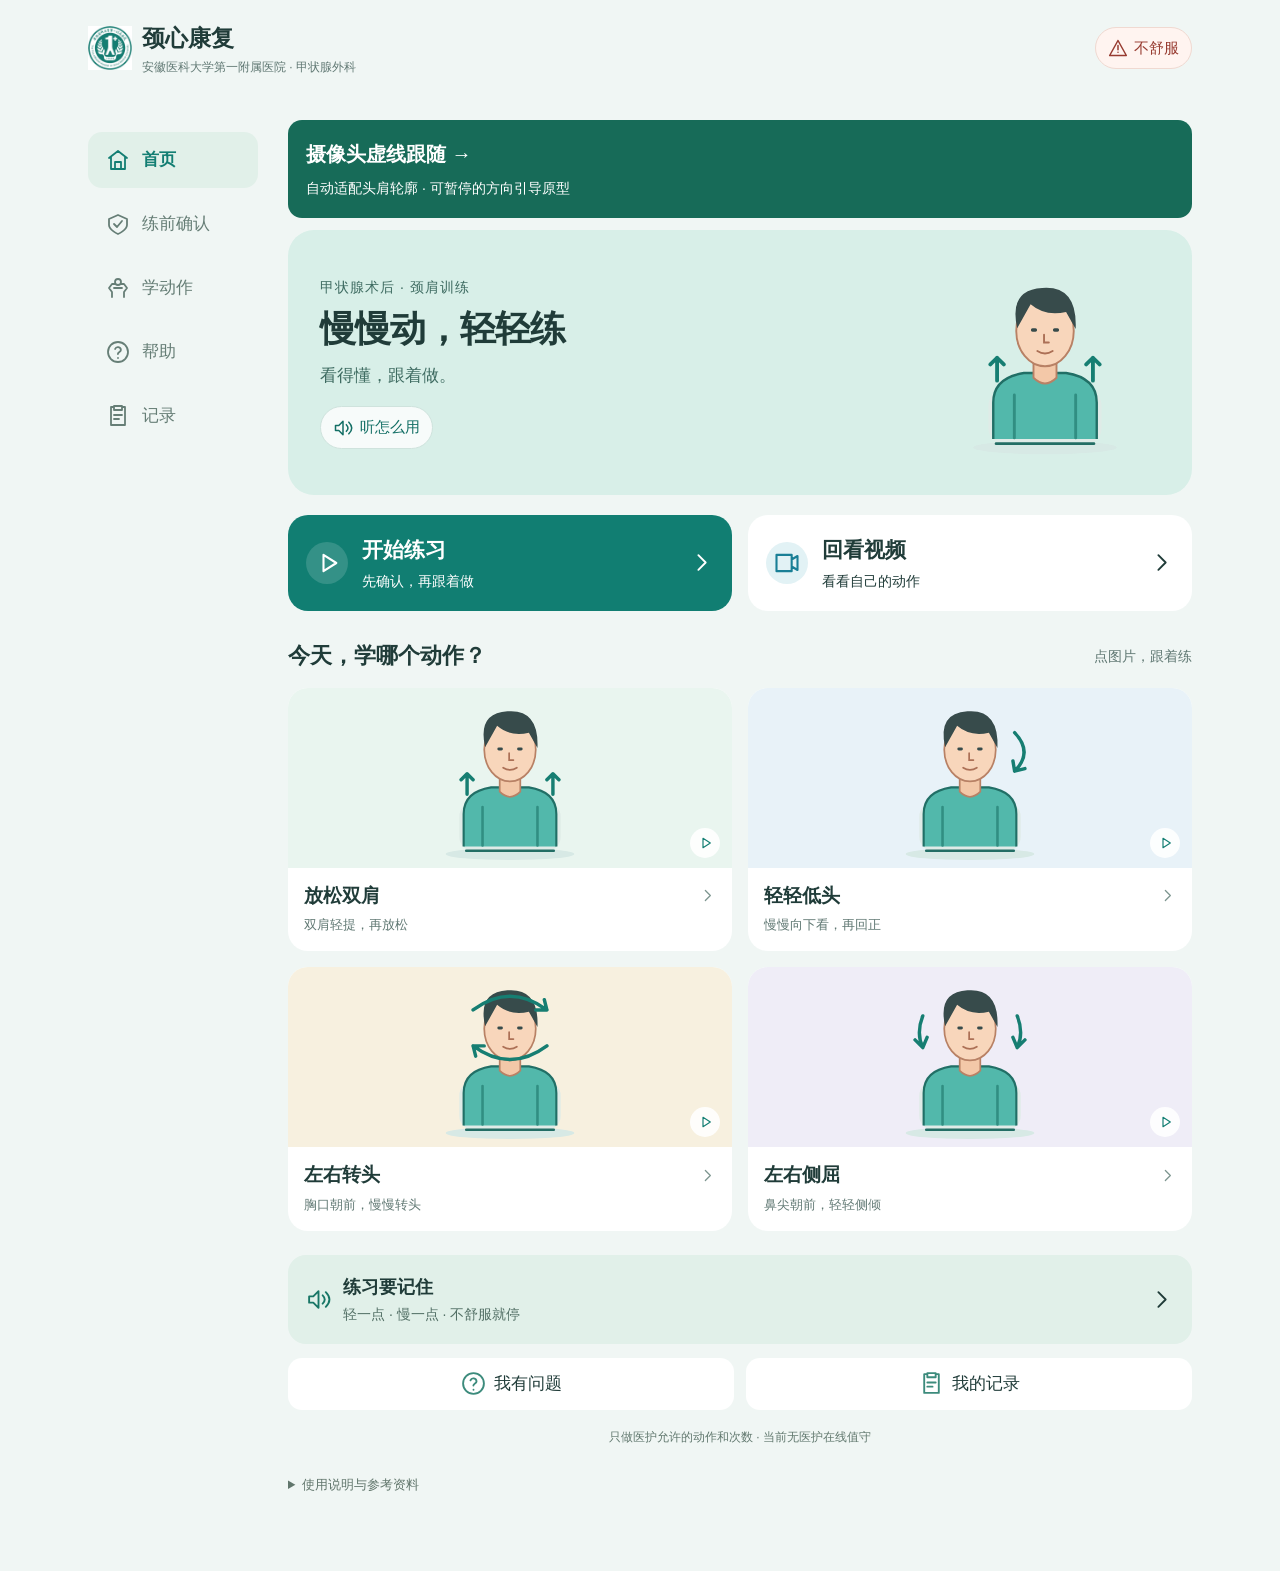
==== commit b40a8c93: "Add local-camera adaptive dashed-outline guidance prototype" ====
--- a/index.html
+++ b/index.html
@@ -13,7 +13,7 @@
 
 <div class="shell">
 <aside><nav aria-label="主导航"><button aria-current="page" class="nav active" data-tab="home" type="button"><span data-icon="home"></span><span>首页</span></button><button class="nav" data-tab="screen" type="button"><span data-icon="shield"></span><span>练前确认</span></button><button class="nav" data-tab="practice" type="button"><span data-icon="exercise"></span><span>学动作</span></button><button class="nav" data-tab="guide" type="button"><span data-icon="help"></span><span>帮助</span></button><button class="nav" data-tab="record" type="button"><span data-icon="record"></span><span>记录</span></button></nav></aside>
-<main><section class="page home-page" id="home">
+<main><a href="guide.html" style="display:block;margin:12px 0;padding:18px;background:#176b58;color:white;border-radius:14px;text-decoration:none;font-size:20px;font-weight:600">摄像头虚线跟随 →<span style="display:block;font-size:14px;font-weight:400;margin-top:6px">自动适配头肩轮廓 · 可暂停的方向引导原型</span></a><section class="page home-page" id="home">
 <div class="welcome"><div><p class="hospital-label">甲状腺术后 · 颈肩训练</p><h1>慢慢动，轻轻练</h1><p>看得懂，跟着做。</p><button class="voice-button" id="listen-home" type="button"><span data-icon="sound"></span>听怎么用</button></div><img alt="坐稳并放松双肩的动作示意" class="welcome-person" src="assets/movements/relax.svg"/></div>
 <div class="main-actions"><button class="start-card" data-go="screen" type="button"><span class="action-symbol" data-icon="play"></span><span><strong>开始练习</strong><small>先确认，再跟着做</small></span><span data-icon="arrow"></span></button><button class="review-card" id="home-review" type="button"><span class="action-symbol" data-icon="video"></span><span><strong>回看视频</strong><small>看看自己的动作</small></span><span data-icon="arrow"></span></button></div>
 <section aria-labelledby="movement-title" class="home-movements"><div class="section-title"><h2 id="movement-title">今天，学哪个动作？</h2><span>点图片，跟着练</span></div><div class="movement-grid" id="home-exercises"></div></section>
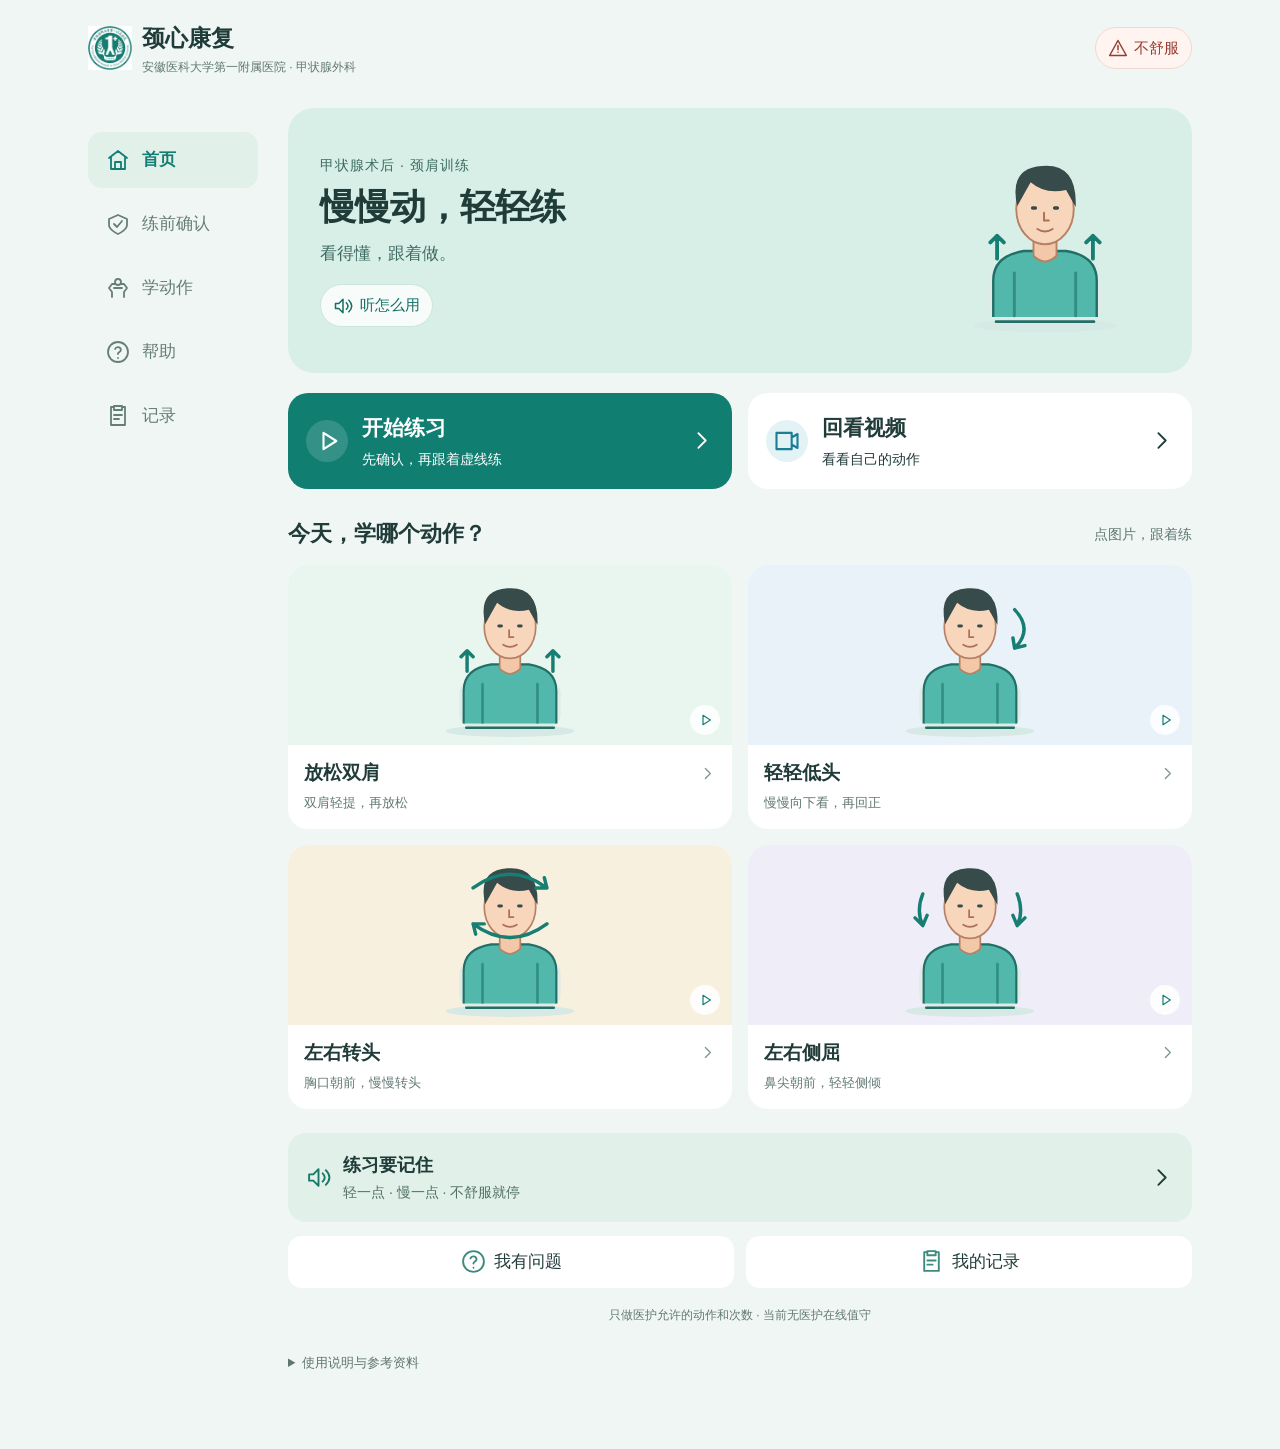
==== commit 5afefadd: "Place camera guidance inside screened practice flow; remove standalone home entry" ====
--- a/index.html
+++ b/index.html
@@ -13,9 +13,9 @@
 
 <div class="shell">
 <aside><nav aria-label="主导航"><button aria-current="page" class="nav active" data-tab="home" type="button"><span data-icon="home"></span><span>首页</span></button><button class="nav" data-tab="screen" type="button"><span data-icon="shield"></span><span>练前确认</span></button><button class="nav" data-tab="practice" type="button"><span data-icon="exercise"></span><span>学动作</span></button><button class="nav" data-tab="guide" type="button"><span data-icon="help"></span><span>帮助</span></button><button class="nav" data-tab="record" type="button"><span data-icon="record"></span><span>记录</span></button></nav></aside>
-<main><a href="guide.html" style="display:block;margin:12px 0;padding:18px;background:#176b58;color:white;border-radius:14px;text-decoration:none;font-size:20px;font-weight:600">摄像头虚线跟随 →<span style="display:block;font-size:14px;font-weight:400;margin-top:6px">自动适配头肩轮廓 · 可暂停的方向引导原型</span></a><section class="page home-page" id="home">
+<main><section class="page home-page" id="home">
 <div class="welcome"><div><p class="hospital-label">甲状腺术后 · 颈肩训练</p><h1>慢慢动，轻轻练</h1><p>看得懂，跟着做。</p><button class="voice-button" id="listen-home" type="button"><span data-icon="sound"></span>听怎么用</button></div><img alt="坐稳并放松双肩的动作示意" class="welcome-person" src="assets/movements/relax.svg"/></div>
-<div class="main-actions"><button class="start-card" data-go="screen" type="button"><span class="action-symbol" data-icon="play"></span><span><strong>开始练习</strong><small>先确认，再跟着做</small></span><span data-icon="arrow"></span></button><button class="review-card" id="home-review" type="button"><span class="action-symbol" data-icon="video"></span><span><strong>回看视频</strong><small>看看自己的动作</small></span><span data-icon="arrow"></span></button></div>
+<div class="main-actions"><button class="start-card" data-go="screen" type="button"><span class="action-symbol" data-icon="play"></span><span><strong>开始练习</strong><small>先确认，再跟着虚线练</small></span><span data-icon="arrow"></span></button><button class="review-card" id="home-review" type="button"><span class="action-symbol" data-icon="video"></span><span><strong>回看视频</strong><small>看看自己的动作</small></span><span data-icon="arrow"></span></button></div>
 <section aria-labelledby="movement-title" class="home-movements"><div class="section-title"><h2 id="movement-title">今天，学哪个动作？</h2><span>点图片，跟着练</span></div><div class="movement-grid" id="home-exercises"></div></section>
 <div class="home-bottom"><button class="audio-help" id="listen-safety" type="button"><span data-icon="sound"></span><span><strong>练习要记住</strong><small>轻一点 · 慢一点 · 不舒服就停</small></span><span data-icon="arrow"></span></button><div class="help-pair"><button data-go="guide" type="button"><span data-icon="help"></span>我有问题</button><button data-go="record" type="button"><span data-icon="record"></span>我的记录</button></div></div>
 <p class="home-disclaimer">只做医护允许的动作和次数 · 当前无医护在线值守</p>
@@ -58,7 +58,7 @@
 <section class="page" hidden="" id="practice">
 <div class="intro"><h1>开始练习</h1><p>先看示意，再按医护交代的要求练。</p></div>
 <div class="notice" id="locked"><p>先完成练前确认，再开始练习。</p><button class="primary" data-go="screen" type="button">去确认</button></div>
-<div hidden="" id="workspace"><div aria-label="选择颈肩动作" class="exercise-picker" id="exercise-picker"></div>
+<div hidden="" id="workspace"><a id="camera-practice-entry" href="guide.html?v=20261106-frame2" style="display:flex;align-items:center;justify-content:space-between;gap:12px;margin:0 0 18px;padding:18px;background:#176b58;color:white;border-radius:14px;text-decoration:none;font-size:20px;font-weight:600"><span>跟着虚线练<small style="display:block;font-size:15px;font-weight:400;margin-top:6px">打开摄像头 · 拍一帧 · 跟着做</small></span><span aria-hidden="true">→</span></a><div aria-label="选择颈肩动作" class="exercise-picker" id="exercise-picker"></div>
 <label class="sr-only" for="exercise">这次练哪个动作？</label><select class="sr-only" id="exercise"></select>
 <article class="exercise-panel"><div class="movement-stage"><div class="stage-text"><span class="stage-label">动作示意</span><h2 id="stage-name">颈肩放松</h2><p id="stage-caption">坐稳，轻轻做</p><button class="voice-button" id="listen-exercise" type="button"><span data-icon="sound"></span>听动作讲解</button></div><div class="patient-scene" id="patient-scene"></div></div><div class="demo-controls"><button class="primary" id="demo-toggle" type="button"><span data-icon="play"></span>播放动作示意</button><span>示意幅度不作训练目标</span></div>
 <h2 class="sr-only" id="exercise-title"></h2><ol class="action-steps" id="exercise-how"></ol>
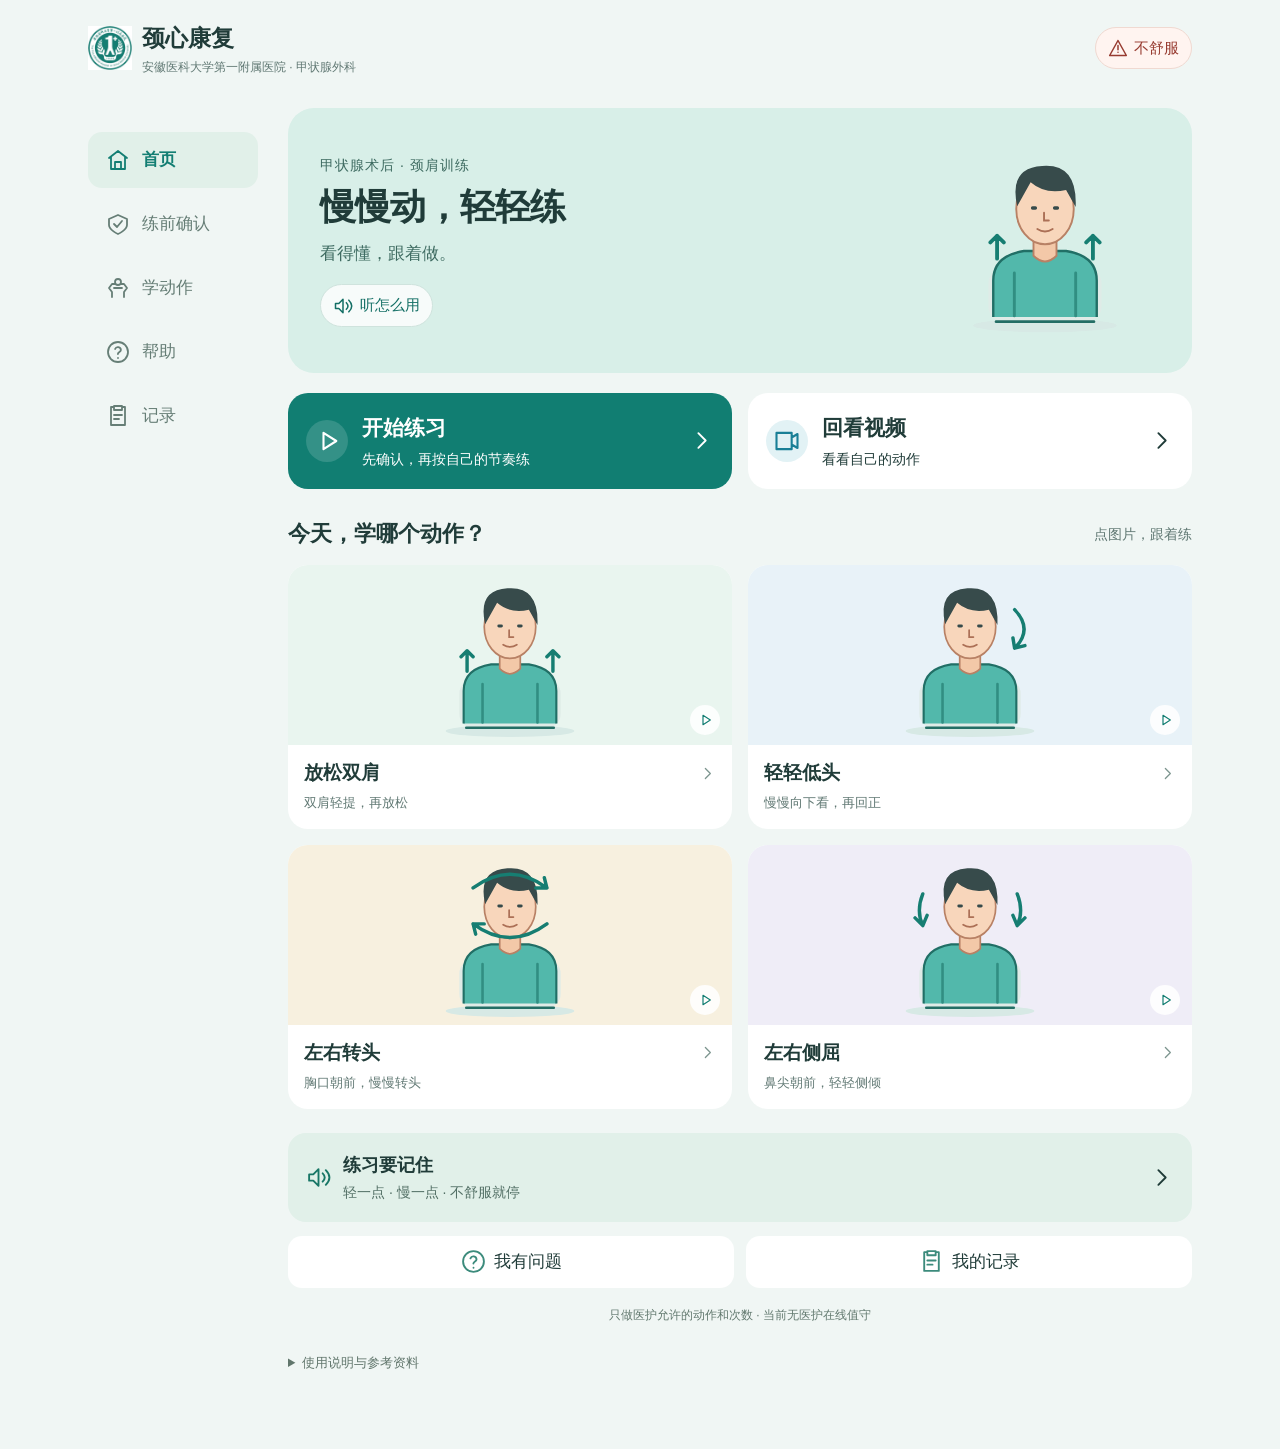
==== commit aad5deb1: "Replace dashed guide with patient-paced animated key poses, optional camera and natural-voice/record" ====
--- a/index.html
+++ b/index.html
@@ -15,7 +15,7 @@
 <aside><nav aria-label="主导航"><button aria-current="page" class="nav active" data-tab="home" type="button"><span data-icon="home"></span><span>首页</span></button><button class="nav" data-tab="screen" type="button"><span data-icon="shield"></span><span>练前确认</span></button><button class="nav" data-tab="practice" type="button"><span data-icon="exercise"></span><span>学动作</span></button><button class="nav" data-tab="guide" type="button"><span data-icon="help"></span><span>帮助</span></button><button class="nav" data-tab="record" type="button"><span data-icon="record"></span><span>记录</span></button></nav></aside>
 <main><section class="page home-page" id="home">
 <div class="welcome"><div><p class="hospital-label">甲状腺术后 · 颈肩训练</p><h1>慢慢动，轻轻练</h1><p>看得懂，跟着做。</p><button class="voice-button" id="listen-home" type="button"><span data-icon="sound"></span>听怎么用</button></div><img alt="坐稳并放松双肩的动作示意" class="welcome-person" src="assets/movements/relax.svg"/></div>
-<div class="main-actions"><button class="start-card" data-go="screen" type="button"><span class="action-symbol" data-icon="play"></span><span><strong>开始练习</strong><small>先确认，再跟着虚线练</small></span><span data-icon="arrow"></span></button><button class="review-card" id="home-review" type="button"><span class="action-symbol" data-icon="video"></span><span><strong>回看视频</strong><small>看看自己的动作</small></span><span data-icon="arrow"></span></button></div>
+<div class="main-actions"><button class="start-card" data-go="screen" type="button"><span class="action-symbol" data-icon="play"></span><span><strong>开始练习</strong><small>先确认，再按自己的节奏练</small></span><span data-icon="arrow"></span></button><button class="review-card" id="home-review" type="button"><span class="action-symbol" data-icon="video"></span><span><strong>回看视频</strong><small>看看自己的动作</small></span><span data-icon="arrow"></span></button></div>
 <section aria-labelledby="movement-title" class="home-movements"><div class="section-title"><h2 id="movement-title">今天，学哪个动作？</h2><span>点图片，跟着练</span></div><div class="movement-grid" id="home-exercises"></div></section>
 <div class="home-bottom"><button class="audio-help" id="listen-safety" type="button"><span data-icon="sound"></span><span><strong>练习要记住</strong><small>轻一点 · 慢一点 · 不舒服就停</small></span><span data-icon="arrow"></span></button><div class="help-pair"><button data-go="guide" type="button"><span data-icon="help"></span>我有问题</button><button data-go="record" type="button"><span data-icon="record"></span>我的记录</button></div></div>
 <p class="home-disclaimer">只做医护允许的动作和次数 · 当前无医护在线值守</p>
@@ -58,7 +58,7 @@
 <section class="page" hidden="" id="practice">
 <div class="intro"><h1>开始练习</h1><p>先看示意，再按医护交代的要求练。</p></div>
 <div class="notice" id="locked"><p>先完成练前确认，再开始练习。</p><button class="primary" data-go="screen" type="button">去确认</button></div>
-<div hidden="" id="workspace"><a id="camera-practice-entry" href="guide.html?v=20261106-frame2" style="display:flex;align-items:center;justify-content:space-between;gap:12px;margin:0 0 18px;padding:18px;background:#176b58;color:white;border-radius:14px;text-decoration:none;font-size:20px;font-weight:600"><span>跟着虚线练<small style="display:block;font-size:15px;font-weight:400;margin-top:6px">打开摄像头 · 拍一帧 · 跟着做</small></span><span aria-hidden="true">→</span></a><div aria-label="选择颈肩动作" class="exercise-picker" id="exercise-picker"></div>
+<div hidden="" id="workspace"><a id="camera-practice-entry" href="guide.html?v=20261108-steps" style="display:flex;align-items:center;justify-content:space-between;gap:12px;margin:0 0 18px;padding:18px;background:#176b58;color:white;border-radius:14px;text-decoration:none;font-size:20px;font-weight:600"><span>按自己的节奏练<small style="display:block;font-size:15px;font-weight:400;margin-top:6px">动画分步示范 · 准备好了再继续</small></span><span aria-hidden="true">→</span></a><div aria-label="选择颈肩动作" class="exercise-picker" id="exercise-picker"></div>
 <label class="sr-only" for="exercise">这次练哪个动作？</label><select class="sr-only" id="exercise"></select>
 <article class="exercise-panel"><div class="movement-stage"><div class="stage-text"><span class="stage-label">动作示意</span><h2 id="stage-name">颈肩放松</h2><p id="stage-caption">坐稳，轻轻做</p><button class="voice-button" id="listen-exercise" type="button"><span data-icon="sound"></span>听动作讲解</button></div><div class="patient-scene" id="patient-scene"></div></div><div class="demo-controls"><button class="primary" id="demo-toggle" type="button"><span data-icon="play"></span>播放动作示意</button><span>示意幅度不作训练目标</span></div>
 <h2 class="sr-only" id="exercise-title"></h2><ol class="action-steps" id="exercise-how"></ol>
